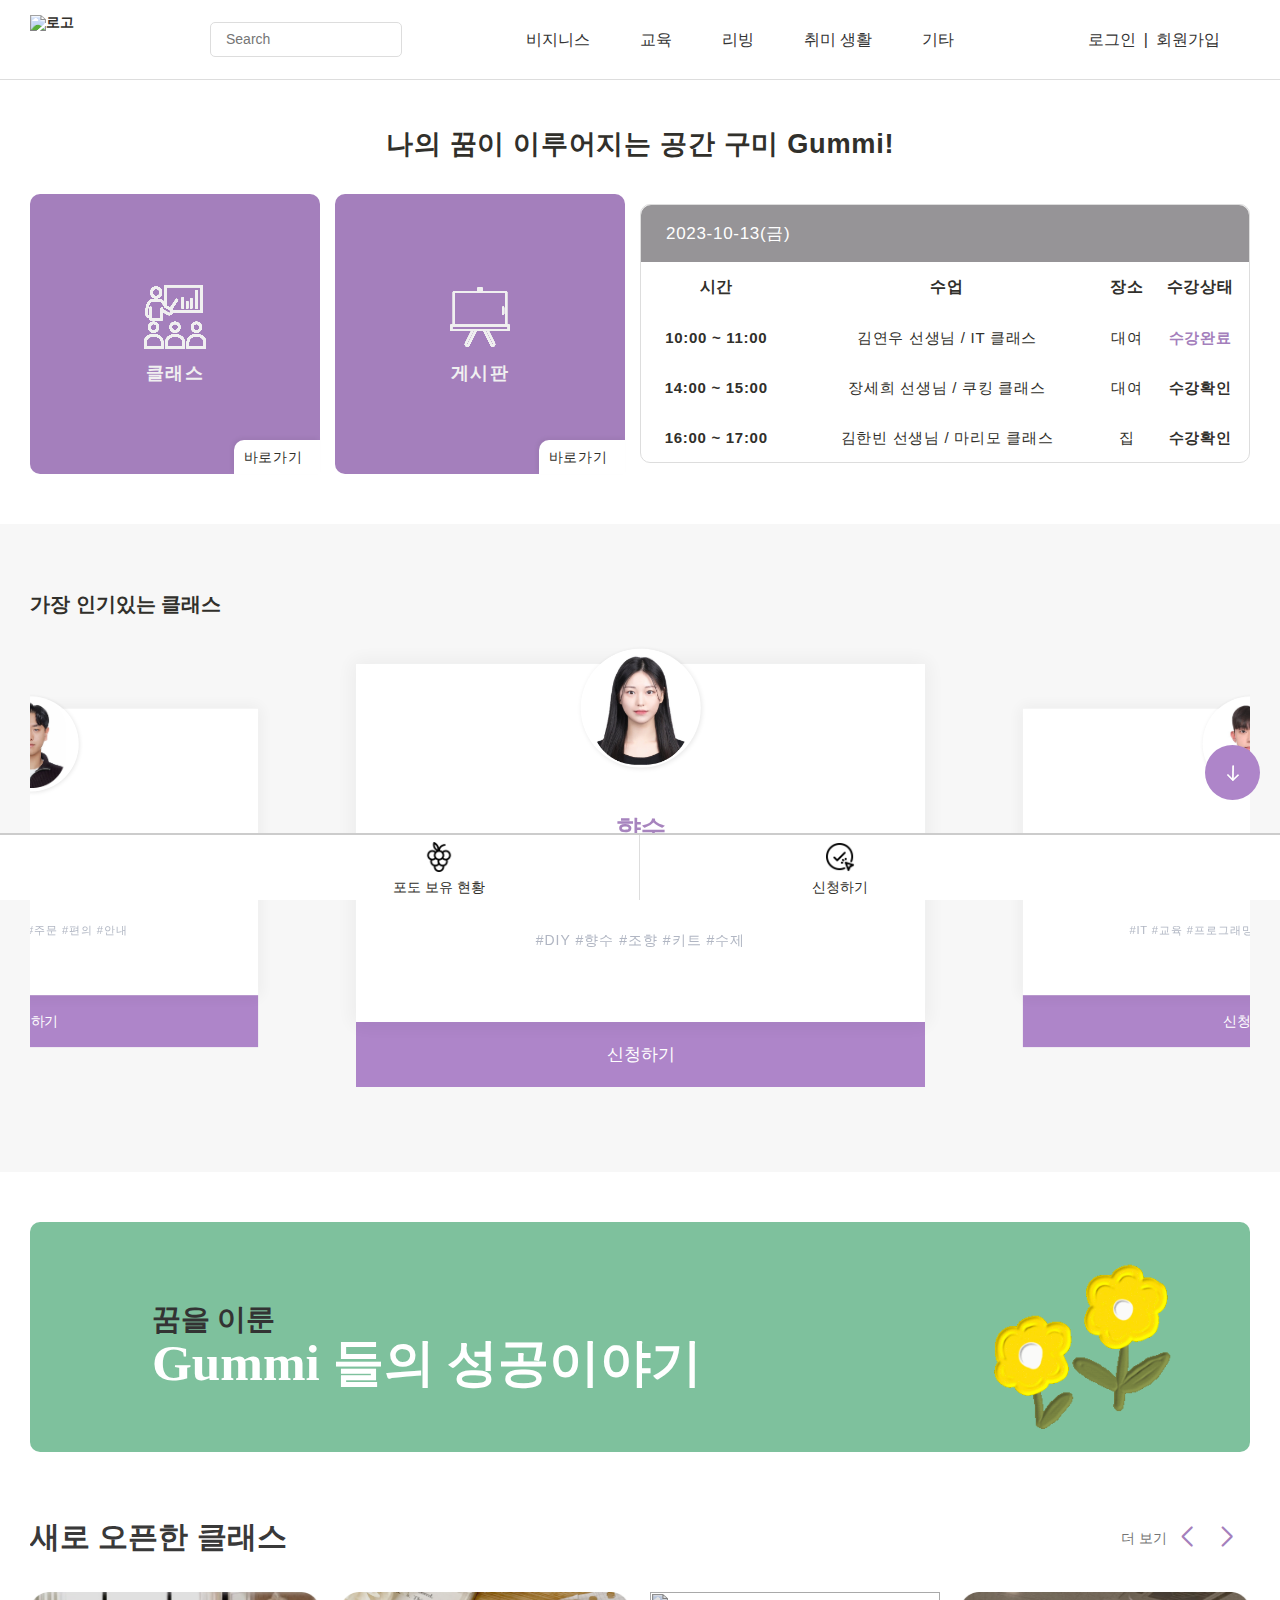
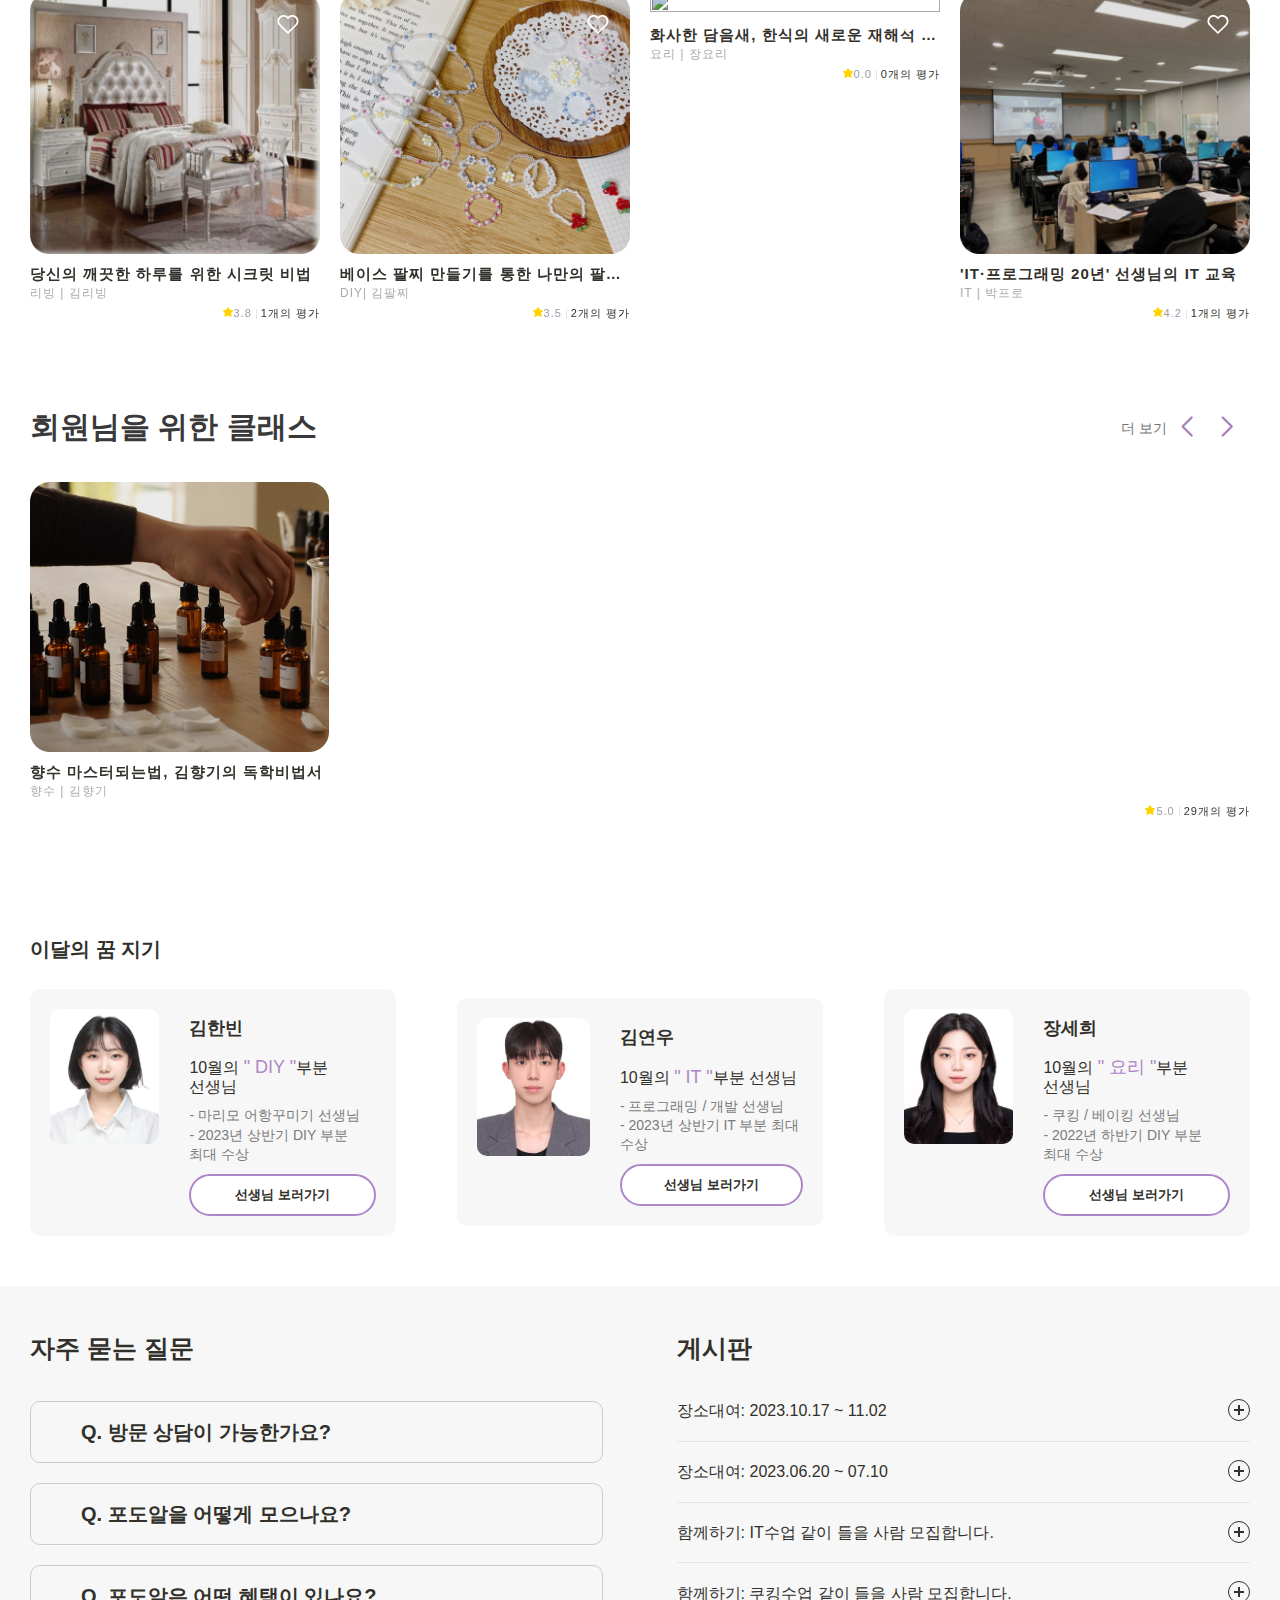
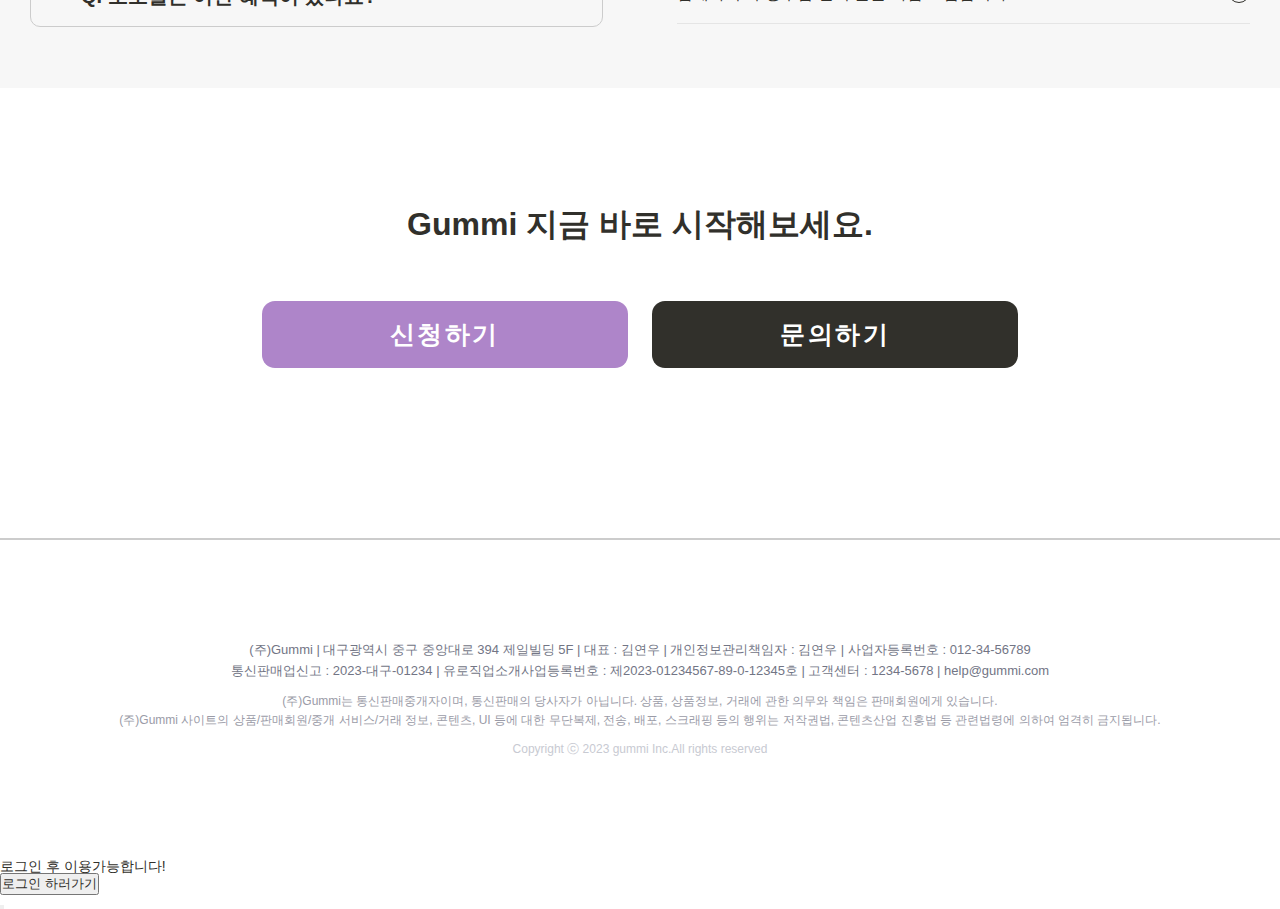
==== index.html @ 1097f381 "feat : 배너 gif로 수정" ====
<!DOCTYPE html>
<html lang="ko">
<head>
    <meta charset="UTF-8">
    <meta name="viewport" content="width=device-width, initial-scale=1.0">
    <!-- SEO적용 -->
    <meta name="mobile-web-app-capable" content="yes"/>
    <meta name="format-detection" content="telephone=no"/>
    <meta name="apple-mobile-web-app-capable" content="yes"/>
    <meta name="description" content="나의 꿈이 이루어지는 공간 구미 Gummi!"/>
    <meta name="keywords" content="재능기부, 기부, 무료학습, 무료, 취약계층, 포도알"/>
    <meta property="og:title" content="Gummi"/>
    <meta property="keyword" content="재능기부, 기부, 무료학습, 무료, 취약계층, 포도알"/>
    <meta property="og:url" content="https://gummi.com/"/>
    <meta property="og:image" content="https://gummi.com/img/url_image.jpg"/>
    <meta property="og:description" content="나의 꿈이 이루어지는 공간 구미 Gummi!"/>
    <meta name="twitter:card" content="summary"/>
    <meta name="twitter:title" content="Gummi"/>
    <meta name="twitter:url" content="https://gummi.com/"/>
    <meta name="twitter:image" content="https://gummi.com/img/logo.png"/>
    <meta name="twitter:description" content="나의 꿈이 이루어지는 공간 구미 Gummi!"/>
<!-- Google Tag Manager -->
<script>(function(w,d,s,l,i){w[l]=w[l]||[];w[l].push({'gtm.start':
    new Date().getTime(),event:'gtm.js'});var f=d.getElementsByTagName(s)[0],
    j=d.createElement(s),dl=l!='dataLayer'?'&l='+l:'';j.async=true;j.src=
    'https://www.googletagmanager.com/gtm.js?id='+i+dl;f.parentNode.insertBefore(j,f);
    })(window,document,'script','dataLayer','GTM-WTNFFC6M');</script>
    <!-- End Google Tag Manager -->
    <!-- 네이버 -->
    <meta name="naver-site-verification" content="ccff2fdf0d3d337e42f8905c4f5227d122330a30" />
    <link rel="canonical" href="https://gummi.vercel.app/">
    <meta name="naver-site-verification" content="49dbb149e09865e68eaacd9c26ceda046bd631c5" />
    <title>Gummi</title>
    <!-- 웹브라우저 호환성 -->
    <!--[if lt IE 9]>
    <script src="js/respond.min.js"></script>
    <script src="js/html5shiv.js"></script>
    [endif]-->
    <!-- <script src="js/prefixfree.min.js"></script> -->
    <!-- jQuery -->
    <script src="https://code.jquery.com/jquery-3.7.0.min.js"></script>
    <!-- fontawesome -->
    <script src="https://kit.fontawesome.com/e2b37e629b.js" crossorigin="anonymous"></script>
    
    <!-- aos -->
    <link rel="stylesheet" href="https://unpkg.com/aos@next/dist/aos.css" />
    <script src="https://unpkg.com/aos@next/dist/aos.js"></script>
    <!-- Swiper JS -->
    <script src="https://cdn.jsdelivr.net/npm/swiper@9/swiper-bundle.min.js"></script>
    <script src="https://cdn.jsdelivr.net/npm/swiper@10/swiper-element-bundle.min.js"></script>
    <!-- swiper -->
    <link rel="stylesheet" href="js/swiper/swiper.min.css"/>
    <script src="js/swiper/swiper.min.js"></script>
    <!-- bx slide -->
    <link rel="stylesheet" href="https://cdn.jsdelivr.net/bxslider/4.2.12/jquery.bxslider.css"/>    
    <script src="https://cdn.jsdelivr.net/bxslider/4.2.12/jquery.bxslider.min.js"></script>
    <!-- XEIcon -->
    <link rel="stylesheet" href="https://cdn.jsdelivr.net/npm/xeicon@2.3.3/xeicon.min.css">
    <!-- css -->
    <link rel="stylesheet" type="text/css" href="css/reset.css">
    <link rel="stylesheet" href="css/main.css">
    <link rel="stylesheet" href="css/header_main.css">
    <link rel="stylesheet" href="css/class2.css">
    <link rel="stylesheet" href="css/font.css">
    <link rel="stylesheet" href="css/base.css">
    <link rel="stylesheet" href="css/common.css">
    <link rel="stylesheet" href="css/podo.css">
    <link rel="stylesheet" href="css/fixedmenu.css">
    <link rel="stylesheet" href="css/podo.css"> 
    <!--js  -->
    <script src="js/header.js"></script>
    <script src="js/visual.js"></script>
    <script src="js/banner01.js"></script>
    <script src="js/category.js"></script>
    <script src="js/teacher.js"></script>
    <script src="js/recruit.js"></script>
    <script src="js/banner02.js"></script>
    <script src="js/popualclass.js"></script>
    <script src="js/footer.js"></script>
    <script src="js/fixedmenu.js"></script>
    <script src="js/class2.js"></script>
    <script src="js/podo2.js"></script>
    <!-- fivicon -->
    <link rel="icon" href="images/fcon.png">
</head>
<body>
<!-- Google Tag Manager (noscript) -->
<noscript><iframe src="https://www.googletagmanager.com/ns.html?id=GTM-WTNFFC6M"
    height="0" width="0" style="display:none;visibility:hidden"></iframe></noscript>
    <!-- End Google Tag Manager (noscript) -->
    <div class="wrap">
        <!-- header부분 -->
        <header class="header">
            <div class="inner">
                <h1 class="h_logo">
                    <a href="index.html"><img src="images/logo3_text.svg" alt="로고"></a>
                </h1>
                <nav class="h_nav">
                    <ul class="searchbar">
                        <li><input type="text" name="searchtext" id="searchtext" placeholder="Search"></li>
                        <li><a href="#"><i class="fa-solid fa-magnifying-glass"></i></a></li>
                    </ul>
                    <ul class="gnb">
                        <li><a href="#">비지니스</a>
                        <ul class="submenu">
                            <li><a href="#">번역</a></li>
                            <li><a href="#">통역</a></li>
                            <li><a href="#">마케팅</a></li>
                            <li><a href="#">창업 컨설팅</a></li>
                            <li><a href="#">재테크</a></li>
                        </ul>
                        </li>
                        <li><a href="#">교육</a>
                        <ul class="submenu">
                            <li><a href="#">초등교육</a></li>
                            <li><a href="#">중등교육</a></li>
                            <li><a href="#">고등교육</a></li>
                            <li><a href="#">IT</a></li>
                            <li><a href="#">디자인</a></li>
                        </ul>
                        </li>
                        <li><a href="#">리빙</a>
                        <ul class="submenu">
                            <li><a href="#">정리</a></li>
                            <li><a href="#">청소</a></li>
                            <li><a href="#">인테리어</a></li>
                            <li><a href="#">수리</a></li>
                        </ul>
                        </li>
                        <li><a href="#">취미 생활</a>
                        <ul class="submenu">
                            <li><a href="#">DIY</a></li>
                            <li><a href="#">요리</a></li>
                            <li><a href="#">뷰티</a></li>
                            <li><a href="#">마술</a></li>
                            <li><a href="#">악기</a></li>
                            <li><a href="#">드로잉</a></li>
                        </ul>
                        </li>
                        <li><a href="#">기타</a>
                        <ul class="submenu">
                            <li><a href="#">자동차</a></li>
                            <li><a href="#">편의시설</a></li>
                        </ul>
                        </li>
                    </ul>
                    <ul class="login">
                        <li><a href="login.html">로그인</a></li>
                        <li>&ensp;|&ensp;</li>
                        <li><a href="signup.html">회원가입</a></li>
                    </ul>
                </nav>
                <nav class="mb_nav">
                    <ul class="mb_h_nav">
                        <li><a href="#"><i class="fa-solid fa-magnifying-glass"></i></a></li>
                        <li><a href="#"><i class="fa-solid fa-bars"></i></a></li>
                    </ul>
                    <div class="mb_nav_gnb">
                        <div class="mb_nav_top">
                            <ul class="mb_login">
                                <li><i class="fa-regular fa-user"></i></li>
                                <li><a href="login.html">로그인&ensp;</a>|<a href="signup.html">&ensp;회원가입&ensp;<i class="fa-solid fa-chevron-right"></i></a></li>
                            </ul>
                            <a href="#"><i class="fa-solid fa-xmark"></i></a>
                        </div>
                        <ul class="mb_gnb">
                            <li>
                                <a href="#">
                                    비지니스
                                    <div class="more">
                                        <span class="plus"><i class="fa-solid fa-plus"></i></span>
                                        <span class="minus"><i class="fa-solid fa-minus"></i></span>
                                    </div>
                                </a>
                                <ul class="mb_submenu">
                                    <li><a href="#">번역</a></li>
                                    <li><a href="#">통역</a></li>
                                    <li><a href="#">마케팅</a></li>
                                    <li><a href="#">창업 컨설팅</a></li>
                                    <li><a href="#">재테크</a></li>
                                </ul>
                            </li>
                            <li>
                                <a href="#">
                                    교육
                                    <div class="more">
                                        <span class="plus"><i class="fa-solid fa-plus"></i></span>
                                        <span class="minus"><i class="fa-solid fa-minus"></i></span>
                                    </div>
                                </a>
                            <ul class="mb_submenu">
                                <li><a href="#">초등교육</a></li>
                                <li><a href="#">중등교육</a></li>
                                <li><a href="#">고등교육</a></li>
                                <li><a href="#">IT</a></li>
                                <li><a href="#">디자인</a></li>
                            </ul>
                            </li>
                            <li>
                                <a href="#">
                                    리빙
                                    <div class="more">
                                        <span class="plus"><i class="fa-solid fa-plus"></i></span>
                                        <span class="minus"><i class="fa-solid fa-minus"></i></span>
                                    </div>
                                </a>
                            <ul class="mb_submenu">
                                <li><a href="#">정리</a></li>
                                <li><a href="#">청소</a></li>
                                <li><a href="#">인테리어</a></li>
                                <li><a href="#">수리</a></li>
                            </ul>
                            </li>
                            <li>
                                <a href="#">
                                    취미 생활
                                    <div class="more">
                                        <span class="plus"><i class="fa-solid fa-plus"></i></span>
                                        <span class="minus"><i class="fa-solid fa-minus"></i></span>
                                    </div>
                                </a>
                            <ul class="mb_submenu">
                                <li><a href="#">DIY</a></li>
                                <li><a href="#">요리</a></li>
                                <li><a href="#">뷰티</a></li>
                                <li><a href="#">마술</a></li>
                                <li><a href="#">악기</a></li>
                                <li><a href="#">드로잉</a></li>
                            </ul>
                            </li>
                            <li>
                                <a href="#">
                                    기타
                                    <div class="more">
                                        <span class="plus"><i class="fa-solid fa-plus"></i></span>
                                        <span class="minus"><i class="fa-solid fa-minus"></i></span>
                                    </div>
                                </a>
                            <ul class="mb_submenu">
                                <li><a href="#">자동차</a></li>
                                <li><a href="#">편의시설</a></li>
                            </ul>
                            </li>
                        </ul>
                    </div>
                </nav>
            </div>
        </header>
        <div class="mb_searchbar">
            <div class="inner">
                <ul class="mb_search">
                    <li>
                        <ul class="mb_searchbar_search">
                            <li><a href="#"><i class="fa-solid fa-magnifying-glass"></i></a></li>
                            <li><input type="text" name="searchtext" id="searchtext" placeholder="Search"></li>
                        </ul>
                    </li>
                    <li>
                        <a href="#"><i class="fa-solid fa-xmark"></i></a>
                    </li>
                </ul>
                <ul class="mb_recommend">
                    <li>인기검색어</li>
                    <li>
                        <ul class="mb_recommend_text">
                            <li><a href="#">키오스크</a></li>
                            <li><a href="#">디저트</a></li>
                            <li><a href="#">식물</a></li>
                            <li><a href="#">케이크</a></li>
                            <li><a href="#">그래픽</a></li>
                            <li><a href="#">코딩</a></li>
                            <li><a href="#">언리얼</a></li>
                            <li><a href="#">캐릭터</a></li>
                            <li><a href="#">일러스트</a></li>
                            <li><a href="#">클래스</a></li>
                            <li><a href="#">포도알</a></li>
                            <li><a href="#">C4D</a></li>
                            <li><a href="#">번역</a></li>
                            <li><a href="#">DIY</a></li>
                            <li><a href="#">재테크</a></li>
                            <li><a href="#">청소</a></li>
                        </ul>
                    </li>
                </ul>
            </div>
        </div>
        <!-- 메인 -->
        <div class="main">
            <!-- 비주얼부분 -->
            <section class="visual">
                <div class="inner">
                    <h2 class="visual_title">나의 꿈이 이루어지는 공간 구미 Gummi!</h2>
                    <div class="visual_content_box">
                        <div class="visual_left_content">
                            <a class="visual_class" href="subscription.html">
                                <div class="visual_class_content">
                                    <img src="images/visual_class.png" alt="클래스 바로가기">
                                    <span>클래스</span>
                                </div>
                                <div class="link">바로가기&ensp;<i class="fa-solid fa-arrow-right"></i></div>
                            </a>
                            <a class="visual_board" href="notice.html">
                                <div class="visual_board_content">
                                    <img src="images/visual_board.png" alt="게시판 바로가기">
                                    <span>게시판</span>
                                </div>
                                <div class="link">바로가기&ensp;<i class="fa-solid fa-arrow-right"></i></div>
                            </a>
                        </div>
                        <div class="visual_right_content">
                            <div class="visual_timetable">
                                <div class="visual_timetable_date">
                                    2023-10-13(금)
                                </div>
                                <table class="visual_timetable_table">
                                    <tr>
                                        <th>시간</td>
                                        <th>수업</th>
                                        <th>장소</th>
                                        <th>수강상태</th>
                                    </tr>
                                    <tr>
                                        <td class="visual_timetable_class_date">10:00 ~ 11:00</td>
                                        <td>김연우 선생님 / <br>IT 클래스</td>
                                        <td>대여</td>
                                        <td class="visual_timetable_class visual_timetable_class_success">수강완료</td>
                                    </tr>
                                    <tr>
                                        <td class="visual_timetable_class_date">14:00 ~ 15:00</td>
                                        <td>장세희 선생님 / <br>쿠킹 클래스</td>
                                        <td>대여</td>
                                        <td class="visual_timetable_class">수강확인</td>
                                    </tr>
                                    <tr>
                                        <td class="visual_timetable_class_date">16:00 ~ 17:00</td>
                                        <td>김한빈 선생님 / <br>마리모 클래스</td>
                                        <td>집</td>
                                        <td class="visual_timetable_class">수강확인</td>
                                    </tr>
                                </table>
                            </div>
                        </div>
                    </div>
                </div>
            </section>
            <!-- 카테고리 -->
            <!-- <section class="category">
                <div class="inner">
                    <div class="cate_wrap">
                        <div id="cate_list1">
                            <div class="cate_iist">
                                <img src="images/busi.png" alt="business">
                                <span>비즈니스</span>
                            </div>
                            <div class="cate_iist">
                                <img src="images/hobby.png" alt="hobby">
                                <span>취미생활</span>
                            </div>
                            <div class="cate_iist">
                                <img src="images/house.png" alt="living">
                                <span>리빙</span>
                            </div>
                            <div class="cate_iist">
                                <img src="images/Frame (2).png" alt="study">
                                <span>교육</span>
                            </div>
                            <div class="cate_iist">
                                <img src="images/etc.png" alt="etc">
                                <span>기타</span>
                            </div>
                        </div>
                        <div id="cate_list2">
                            <div class="cate_iist">
                                <img src="images/it.png" alt="it">
                                <span>IT</span>
                            </div>
                            <div class="cate_iist">
                                <img src="images/car.png" alt="car">
                                <span>자동차</span>
                            </div>
                            <div class="cate_iist">
                                <img src="images/clean.png" alt="cleaning">
                                <span>청소</span>
                            </div>
                            <div class="cate_iist">
                                <img src="images/art.png" alt="art">
                                <span>미술</span>
                            </div>
                            <div class="cate_iist">
                                <img src="images/trans.png" alt="trans">
                                <span>번역</span>
                            </div>
                        </div>
                    </div>
                    </div>
                </section> -->
                <!-- 가장인기있는 클래스 -->
                <section class="popualclass">
                    <div class="inner">
                        <div class="swiper-container">
                            <h2>가장 인기있는 클래스</h2>
                            <div class="swiper-wrapper">
                                <div class="swiper-slide slide1">
                                    <div class="popualclass-contents contents1">
                                        <div class="diy2">
                                            <img
                                                src="images/popularclassteacher.png"
                                                alt=""
                                                id="diy2img1"
                                            />
                                            <div class="diy2-h3">
                                                    <div class="diy2-star">
                                                <i class="fa-solid fa-star" style="color: #ffd400"></i>
                        <i class="fa-solid fa-star" style="color: #ffd400"></i>
                        <i class="fa-solid fa-star" style="color: #ffd400"></i>
                        <i class="fa-solid fa-star" style="color: #ffd400"></i>
                        <i class="fa-solid fa-star" style="color: #ffd400"></i>
                                            </div>   
                                            <h3> 
                                                    <span >향수</span
                                                    ><br/>나에게 어울리는
                                                    향수를 찾는 여정 <br />
                                                    나만의 향수를 찾는 그
                                                    날까지, 함께 하겠습니다.
                                                </h3>
                                             <p>
                                                #DIY #향수 #조향 #키트 #수제
                                            </p>
                                        </div>
                                            
                                        </div>
                                        <a href="subscription.html">
                                            <button id="bt1">신청하기</button>
                                        </a>
                                        <div class="tooltip">
                                            <span class="tooltiptext"
                                                >향유정 선생님</span
                                            >
                                        </div>
                                    </div>
                                </div>
    
                                <div class="swiper-slide slide2">
                                    <div class="popualclass-contents contents2">
                                        <div class="diy2">
                                            <img
                                                src="images/popularclassteacher2.png"
                                                alt=""
                                                id="diy2img1"
                                            />
                                            <div class="diy2-h3">
                                                <div class="diy2-star">
                                                    <i class="fa-solid fa-star" style="color: #ffd400"></i>
                            <i class="fa-solid fa-star" style="color: #ffd400"></i>
                            <i class="fa-solid fa-star" style="color: #ffd400"></i>
                            <i class="fa-solid fa-star" style="color: #ffd400"></i>
                            <i class="fa-solid fa-star" style="color: #ffd400"></i>
                                                </div> 
                                                <h3>
                                                    <span>IT</span><br />서툴고
                                                    모르시는 것이 당연해요.
                                                    <br />친절하게
                                                    안내해드릴게요!
                                                </h3> 
                                                <p>
                                                #IT #교육 #프로그래밍
                                                #데이터분석 #자격증
                                            </p>
                                            </div>
                                           
                                        </div>
                                        <a href="subscription.html">
                                            <button id="bt1">신청하기</button>
                                        </a>
                                        <div class="tooltip">
                                            <span class="tooltiptext"
                                                >김연우 선생님</span
                                            >
                                        </div>
                                    </div>
                                </div>
                                <div class="swiper-slide slide3">
                                    <div class="popualclass-contents contents3">
                                        <div class="diy2">
                                            <img
                                                src="images/popularclassteacher4.png"
                                                alt=""
                                                id="diy2img1"
                                            />
                                            <div class="diy2-h3">
                                                <div class="diy2-star">
                                                    <i class="fa-solid fa-star" style="color: #ffd400"></i>
                            <i class="fa-solid fa-star" style="color: #ffd400"></i>
                            <i class="fa-solid fa-star" style="color: #ffd400"></i>
                            <i class="fa-solid fa-star" style="color: #ffd400"></i>
                            <i class="fa-solid fa-star" style="color: #dadad9"></i>
                                                </div> 
                                                <h3>
                                                    <span>쿠킹</span
                                                    ><br />아마추어도 잘 할 수
                                                    있습니다. <br />
                                                    기술과 노하우로 여러분의
                                                    실력을 빛나게 해드릴게요!
                                                </h3>
                                            <p>#쿠킹 #요리 #음식 #키트 #빵</p>
                                        </div>
                                            
                                        </div>
                                        <a href="subscription.html">
                                            <button id="bt1">신청하기</button>
                                        </a>
                                        <div class="tooltip">
                                            <span class="tooltiptext"
                                                >장세희 선생님</span
                                            >
                                            
                                        </div>
                                    </div>
                                </div>
                                <div class="swiper-slide slide4">
                                    <div class="popualclass-contents contents4">
                                        <div class="diy2">
                                            <img
                                                src="images/popularclassteacher3.png"
                                                alt=""
                                                id="diy2img1"
                                            />
                                            <div class="diy2-h3">
                                                <div class="diy2-star">
                                            <i class="fa-solid fa-star" style="color: #ffd400"></i>
                    <i class="fa-solid fa-star" style="color: #ffd400"></i>
                    <i class="fa-solid fa-star" style="color: #ffd400"></i>
                    <i class="fa-solid fa-star" style="color: #ffd400"></i>
                    <i class="fa-solid fa-star" style="color: #ffd400"></i>
                                        </div>   
                                        <h3> 
                                                <span >향수</span
                                                ><br/>나에게 어울리는
                                                향수를 찾는 여정 <br />
                                                나만의 향수를 찾는 그
                                                날까지, 함께 하겠습니다.
                                            </h3>
                                            <p>
                                            #DIY #향수 #조향 #키트 #수제
                                        </p>
                                    </div>
                                        
                                    </div>
                                    <a href="subscription.html">
                                        <button id="bt1">신청하기</button>
                                    </a>
                                    <div class="tooltip">
                                        <span class="tooltiptext"
                                            >향유정 선생님</span
                                        >
                                    </div>
                                </div>
                            </div>
    
                            <div class="swiper-slide slide2">
                                <div class="popualclass-contents contents2">
                                    <div class="diy2">
                                        <img
                                            src="images/popularclassteacher2.png"
                                            alt=""
                                            id="diy2img1"
                                        />
                                        <div class="diy2-h3">
                                            <div class="diy2-star">
                                                <i class="fa-solid fa-star" style="color: #ffd400"></i>
                        <i class="fa-solid fa-star" style="color: #ffd400"></i>
                        <i class="fa-solid fa-star" style="color: #ffd400"></i>
                        <i class="fa-solid fa-star" style="color: #ffd400"></i>
                        <i class="fa-solid fa-star" style="color: #ffd400"></i>
                                            </div> 
                                            <h3>
                                                <span>IT</span><br />서툴고
                                                모르시는 것이 당연해요.
                                                <br />친절하게
                                                안내해드릴게요!
                                            </h3> 
                                            <p>
                                            #IT #교육 #프로그래밍
                                            #데이터분석 #자격증
                                        </p>
                                        </div>
                                        
                                    </div>
                                    <a href="subscription.html">
                                        <button id="bt1">신청하기</button>
                                    </a>
                                    <div class="tooltip">
                                        <span class="tooltiptext"
                                            >김연우 선생님</span
                                        >
                                    </div>
                                </div>
                            </div>
                            <div class="swiper-slide slide3">
                                <div class="popualclass-contents contents3">
                                    <div class="diy2">
                                        <img
                                            src="images/popularclassteacher4.png"
                                            alt=""
                                            id="diy2img1"
                                        />
                                        <div class="diy2-h3">
                                            <div class="diy2-star">
                                                <i class="fa-solid fa-star" style="color: #ffd400"></i>
                        <i class="fa-solid fa-star" style="color: #ffd400"></i>
                        <i class="fa-solid fa-star" style="color: #ffd400"></i>
                        <i class="fa-solid fa-star" style="color: #ffd400"></i>
                        <i class="fa-solid fa-star" style="color: #dadad9"></i>
                                            </div> 
                                            <h3>
                                                <span>쿠킹</span
                                                ><br />아마추어도 잘 할 수
                                                있습니다. <br />
                                                기술과 노하우로 여러분의
                                                실력을 빛나게 해드릴게요!
                                            </h3>
                                        <p>#쿠킹 #요리 #음식 #키트 #빵</p>
                                    </div>
                                        
                                    </div>
                                    <a href="subscription.html">
                                        <button id="bt1">신청하기</button>
                                    </a>
                                    <div class="tooltip">
                                        <span class="tooltiptext"
                                            >장세희 선생님</span
                                        >
                                        
                                    </div>
                                </div>
                            </div>
                            <div class="swiper-slide slide4">
                                <div class="popualclass-contents contents4">
                                    <div class="diy2">
                                        <img
                                            src="images/popularclassteacher3.png"
                                            alt=""
                                            id="diy2img1"
                                        />
                                        <div class="diy2-h3">
                                            <div class="diy2-star">
                                                <i class="fa-solid fa-star" style="color: #ffd400"></i>
                        <i class="fa-solid fa-star" style="color: #ffd400"></i>
                        <i class="fa-solid fa-star" style="color: #ffd400"></i>
                        <i class="fa-solid fa-star" style="color: #ffd400"></i>
                        <i class="fa-solid fa-star" style="color: #ffd400"></i>
                                            </div> 
                                            <h3>
                                                <span>DIY</span
                                                ><br />마리모에 대해 궁금한
                                                것이 많으신가요~? <br />
                                                귀엽고 흥미로운 애완식물
                                                마리모 함께 만들어봐요!
                                            </h3>
                                        <p>
                                            #DIY #마리모 #어항 #키트 #꾸미기
                                        </p>
                                    </div>
                                        
                                    </div>
                                    <a href="subscription.html">
                                        <button id="bt1">신청하기</button>
                                    </a>
                                    <div class="tooltip">
                                        <span class="tooltiptext"
                                            >김한빈 선생님</span
                                        >
                                    </div>
                                </div>
                            </div>
                            <div class="swiper-slide slide5">
                                <div class="popualclass-contents contents5">
                                    <div class="diy2">
                                        <img
                                            src="images/popularclassteacher5.png"
                                            alt=""
                                            id="diy2img1"
                                        />
                                        <div class="diy2-h3">
                                            <div class="diy2-star">
                                                <i class="fa-solid fa-star" style="color: #ffd400"></i>
                        <i class="fa-solid fa-star" style="color: #ffd400"></i>
                        <i class="fa-solid fa-star" style="color: #ffd400"></i>
                        <i class="fa-solid fa-star" style="color: #ffd400"></i>
                        <i class="fa-solid fa-star" style="color: #dadad9"></i>
                                            </div> 
                                            <h3>
                                                <span class="diy-h22">키오스크</span
                                                ><br />친절하게
                                                설명해드리겠습니다. <br />
                                                하나하나 차근차근 배워봐요!
                                            </h3>
                                            <p>
                                            #키오스크 #무인 #주문 #편의
                                            #안내
                                        </p>
                                    </div>
                                        
                                    </div>
                                    <a href="subscription.html">
                                        <button id="bt1">신청하기</button>
                                    </a>
                                    <div class="tooltip">
                                        <span class="tooltiptext"
                                            >김이박 선생님</span
                                        >
                                    </div>
                                </div>
                            </div>
                        </div>
                    </div>
                    <!-- If we need navigation buttons -->
                    <div class="swiper-button-prev"></div>
                    <div class="swiper-button-next"></div>
                </div>
            </section>
                <!-- 배너01 -->
                <section class="banner01">
                    <div class="inner">
                        <div class="banner_wrap">
                            <a href="success.html">
                                <div class="banner_txt">
                                <p><span>꿈을 이룬</span><br> Gummi&nbsp;들의 성공이야기</p><i class="fa-solid fa-arrow-right"></i>
                                </div>
                                <div class="banner_img">
                                    <img src="images/flower-8210_256.gif" alt="flower">
                                <!-- <img src="images/banner022222.svg" alt="banner01"> -->
                                </div> 
                            </a>
                        </div>
                    </div>
                </section>     
            <!-- 새로 오픈한 클래스 -->
            <section class="class">
              <div class="inner">
                  <div class="myclass myclass1">
                      <div class="classtop">
                        <div class="classtopbtn">
                          <h2>새로 오픈한 클래스</h2>
                          <span class="classopen">더 보기</span>
                          <div class="classbutton swiper-button-next"></div>
                          <div class="classbutton swiper-button-prev"></div>
                      </div>
                    </div>
                      <div class="myclass2podo">
                          <div class="swiper visualswiper3">
                              <div class="swiper-wrapper">
                                  <div class="swiper-slide">
                                     
                                      <div class="myclass2-1"> 
                                       
                                          <img src="images/living2.png" alt="">
                                          <div class="myclassheart">
                                            <svg viewBox="0 0 24 24" data-testid="heart-thin" class="myclassheart"><path d="M20.75 4.8C19.55 3.6 18 3 16.45 3c-1.55 0-3.1.6-4.3 1.8-.05.05-.1.15-.15.2a.69.69 0 0 1-.15-.2C10.65 3.6 9.1 3 7.55 3c-1.55 0-3.1.6-4.3 1.8-2.35 2.4-2.35 6.35 0 8.75 2.35 2.4 8.55 8.35 8.55 8.35.05.1.15.1.2.1.05 0 .15 0 .15-.05 0 0 6.2-5.95 8.55-8.35 2.35-2.4 2.4-6.35.05-8.8ZM12 7.35c.35 0 .45-.4.75-.8 1.6-1.85 4.25-2.4 6.25-.9 1.3 1 1.95 2.75 1.65 4.35-.3 1.7-1.75 2.9-3 4.2-.65.65-5.65 5.4-5.65 5.4s-5-4.75-5.65-5.4c-1.25-1.25-2.7-2.5-3-4.2-.3-1.6.35-3.4 1.65-4.35 2-1.5 4.65-1 6.2.9.35.4.45.8.8.8Z" class="css-17f4zqp">
                                            </path></svg></button>
                                           
                                          </div>
                                          <div class="myclass2-2">
                                              <h3>
                                              당신의 깨끗한 하루를 위한 시크릿 비법
                                              </h3>
                                              <h4>리빙 | 김리빙</h4>
                                              <div class="myclassstarlegend"><span role="img" rotate="0" class="easqaw70 css-wlmn2t e1yku2jn1"><svg aria-hidden="true" fill=" rgb(255, 212, 0)" focusable="false" height="12" preserveAspectRatio="xMidYMid meet" viewBox="0 0 24 24" width="12" class="css-7kp13n e1yku2jn0"><path d="M2.10519 10.0221C1.61624 9.42298 1.96322 8.51936 2.72749 8.40149L8.15 7.56516L11.1557 2.83004C11.5485 2.21126 12.4515 2.21126 12.8443 2.83003L15.85 7.56516L21.2725 8.40149C22.0368 8.51936 22.3838 9.42298 21.8948 10.0221L18.05 14.7331L19.2957 20.5611C19.4654 21.3548 18.6688 22.0093 17.9231 21.6889L12 19.1441L6.07692 21.6889C5.33123 22.0093 4.53461 21.3548 4.70426 20.5611L5.95 14.7331L2.10519 10.0221Z"></path></svg></span>3.8 <span class="myclassstar"></span><div> 1개의 평가
                                                
                                              </div>
                                            </div>
                                          </div>
                                      </div>
                                      
                                  </div>
                                  <div class="swiper-slide">
                                      <div class="myclass2-1">
                                          <img src="images/bis.png" alt="">
                                          <div class="myclassheart">
                                            <svg viewBox="0 0 24 24" data-testid="heart-thin" class="myclassheart"><path d="M20.75 4.8C19.55 3.6 18 3 16.45 3c-1.55 0-3.1.6-4.3 1.8-.05.05-.1.15-.15.2a.69.69 0 0 1-.15-.2C10.65 3.6 9.1 3 7.55 3c-1.55 0-3.1.6-4.3 1.8-2.35 2.4-2.35 6.35 0 8.75 2.35 2.4 8.55 8.35 8.55 8.35.05.1.15.1.2.1.05 0 .15 0 .15-.05 0 0 6.2-5.95 8.55-8.35 2.35-2.4 2.4-6.35.05-8.8ZM12 7.35c.35 0 .45-.4.75-.8 1.6-1.85 4.25-2.4 6.25-.9 1.3 1 1.95 2.75 1.65 4.35-.3 1.7-1.75 2.9-3 4.2-.65.65-5.65 5.4-5.65 5.4s-5-4.75-5.65-5.4c-1.25-1.25-2.7-2.5-3-4.2-.3-1.6.35-3.4 1.65-4.35 2-1.5 4.65-1 6.2.9.35.4.45.8.8.8Z" class="css-17f4zqp">
                                            </path></svg></button>
                                          </div>
                                          <div class="myclass2-2">
                                              <h3>
                                                  베이스 팔찌 만들기를 통한 나만의 팔찌만들기!
                                              </h3>
                                              <h4>DIY| 김팔찌</h4>
                                              <div class="myclassstarlegend"><span role="img" rotate="0" class="easqaw70 css-wlmn2t e1yku2jn1"><svg aria-hidden="true" fill=" rgb(255, 212, 0)" focusable="false" height="12" preserveAspectRatio="xMidYMid meet" viewBox="0 0 24 24" width="12" class="css-7kp13n e1yku2jn0"><path d="M2.10519 10.0221C1.61624 9.42298 1.96322 8.51936 2.72749 8.40149L8.15 7.56516L11.1557 2.83004C11.5485 2.21126 12.4515 2.21126 12.8443 2.83003L15.85 7.56516L21.2725 8.40149C22.0368 8.51936 22.3838 9.42298 21.8948 10.0221L18.05 14.7331L19.2957 20.5611C19.4654 21.3548 18.6688 22.0093 17.9231 21.6889L12 19.1441L6.07692 21.6889C5.33123 22.0093 4.53461 21.3548 4.70426 20.5611L5.95 14.7331L2.10519 10.0221Z"></path></svg></span>3.5<span class="myclassstar"></span><div> 2개의 평가
                                                
                                              </div>
                                            </div>
                                          </div>
                                      </div>
                                  </div>
                                  <div class="swiper-slide">    
                                      <div class="myclass2-1">
                                          <img src="images/yoyoyoyo.png" alt="">
                                          <div class="myclassheart">
                                            <svg viewBox="0 0 24 24" data-testid="heart-thin" class="myclassheart"><path d="M20.75 4.8C19.55 3.6 18 3 16.45 3c-1.55 0-3.1.6-4.3 1.8-.05.05-.1.15-.15.2a.69.69 0 0 1-.15-.2C10.65 3.6 9.1 3 7.55 3c-1.55 0-3.1.6-4.3 1.8-2.35 2.4-2.35 6.35 0 8.75 2.35 2.4 8.55 8.35 8.55 8.35.05.1.15.1.2.1.05 0 .15 0 .15-.05 0 0 6.2-5.95 8.55-8.35 2.35-2.4 2.4-6.35.05-8.8ZM12 7.35c.35 0 .45-.4.75-.8 1.6-1.85 4.25-2.4 6.25-.9 1.3 1 1.95 2.75 1.65 4.35-.3 1.7-1.75 2.9-3 4.2-.65.65-5.65 5.4-5.65 5.4s-5-4.75-5.65-5.4c-1.25-1.25-2.7-2.5-3-4.2-.3-1.6.35-3.4 1.65-4.35 2-1.5 4.65-1 6.2.9.35.4.45.8.8.8Z" class="css-17f4zqp">
                                            </path></svg></button>
                                          </div>
                                          <div class="myclass2-2">
                                              <h3>
                                                  화사한 담음새, 한식의 새로운 재해석 - 초급편
                                              </h3>
                                              <h4>요리 | 장요리</h4>
                                              <div class="myclassstarlegend"><span role="img" rotate="0" class="easqaw70 css-wlmn2t e1yku2jn1"><svg aria-hidden="true" fill=" rgb(255, 212, 0)" focusable="false" height="12" preserveAspectRatio="xMidYMid meet" viewBox="0 0 24 24" width="12" class="css-7kp13n e1yku2jn0"><path d="M2.10519 10.0221C1.61624 9.42298 1.96322 8.51936 2.72749 8.40149L8.15 7.56516L11.1557 2.83004C11.5485 2.21126 12.4515 2.21126 12.8443 2.83003L15.85 7.56516L21.2725 8.40149C22.0368 8.51936 22.3838 9.42298 21.8948 10.0221L18.05 14.7331L19.2957 20.5611C19.4654 21.3548 18.6688 22.0093 17.9231 21.6889L12 19.1441L6.07692 21.6889C5.33123 22.0093 4.53461 21.3548 4.70426 20.5611L5.95 14.7331L2.10519 10.0221Z"></path></svg></span>0.0 <span class="myclassstar"></span><div> 0개의 평가
                                                
                                              </div>
                                            </div>
                                          </div>
                                      </div>
                                  </div>
                                  <div class="swiper-slide">   
                                      <div class="myclass2-1">
                                          <img src="images/itit.png" alt="">
                                          <div class="myclassheart">
                                            <svg viewBox="0 0 24 24" data-testid="heart-thin" class="myclassheart"><path d="M20.75 4.8C19.55 3.6 18 3 16.45 3c-1.55 0-3.1.6-4.3 1.8-.05.05-.1.15-.15.2a.69.69 0 0 1-.15-.2C10.65 3.6 9.1 3 7.55 3c-1.55 0-3.1.6-4.3 1.8-2.35 2.4-2.35 6.35 0 8.75 2.35 2.4 8.55 8.35 8.55 8.35.05.1.15.1.2.1.05 0 .15 0 .15-.05 0 0 6.2-5.95 8.55-8.35 2.35-2.4 2.4-6.35.05-8.8ZM12 7.35c.35 0 .45-.4.75-.8 1.6-1.85 4.25-2.4 6.25-.9 1.3 1 1.95 2.75 1.65 4.35-.3 1.7-1.75 2.9-3 4.2-.65.65-5.65 5.4-5.65 5.4s-5-4.75-5.65-5.4c-1.25-1.25-2.7-2.5-3-4.2-.3-1.6.35-3.4 1.65-4.35 2-1.5 4.65-1 6.2.9.35.4.45.8.8.8Z" class="css-17f4zqp">
                                            </path></svg></button>
                                          </div>
                                          <div class="myclass2-2">
                                              <h3>
                                                  'IT·프로그래밍 20년' 선생님의 IT 교육
                                              </h3>
                                              <h4>IT | 박프로</h4>
                                              <div class="myclassstarlegend"><span role="img" rotate="0" class="easqaw70 css-wlmn2t e1yku2jn1"><svg aria-hidden="true" fill=" rgb(255, 212, 0)" focusable="false" height="12" preserveAspectRatio="xMidYMid meet" viewBox="0 0 24 24" width="12" class="css-7kp13n e1yku2jn0"><path d="M2.10519 10.0221C1.61624 9.42298 1.96322 8.51936 2.72749 8.40149L8.15 7.56516L11.1557 2.83004C11.5485 2.21126 12.4515 2.21126 12.8443 2.83003L15.85 7.56516L21.2725 8.40149C22.0368 8.51936 22.3838 9.42298 21.8948 10.0221L18.05 14.7331L19.2957 20.5611C19.4654 21.3548 18.6688 22.0093 17.9231 21.6889L12 19.1441L6.07692 21.6889C5.33123 22.0093 4.53461 21.3548 4.70426 20.5611L5.95 14.7331L2.10519 10.0221Z"></path></svg></span>4.2 <span class="myclassstar"></span><div> 1개의 평가
                                                
                                              </div>
                                            </div>
                                          </div>
                                      </div>
                                  </div>
                                  <div class="swiper-slide">   
                                      <div class="myclass2-1">
                                          <img src="images/yori4 1.png" alt="">
                                          <div class="myclassheart">
                                            <svg viewBox="0 0 24 24" data-testid="heart-thin" class="myclassheart"><path d="M20.75 4.8C19.55 3.6 18 3 16.45 3c-1.55 0-3.1.6-4.3 1.8-.05.05-.1.15-.15.2a.69.69 0 0 1-.15-.2C10.65 3.6 9.1 3 7.55 3c-1.55 0-3.1.6-4.3 1.8-2.35 2.4-2.35 6.35 0 8.75 2.35 2.4 8.55 8.35 8.55 8.35.05.1.15.1.2.1.05 0 .15 0 .15-.05 0 0 6.2-5.95 8.55-8.35 2.35-2.4 2.4-6.35.05-8.8ZM12 7.35c.35 0 .45-.4.75-.8 1.6-1.85 4.25-2.4 6.25-.9 1.3 1 1.95 2.75 1.65 4.35-.3 1.7-1.75 2.9-3 4.2-.65.65-5.65 5.4-5.65 5.4s-5-4.75-5.65-5.4c-1.25-1.25-2.7-2.5-3-4.2-.3-1.6.35-3.4 1.65-4.35 2-1.5 4.65-1 6.2.9.35.4.45.8.8.8Z" class="css-17f4zqp">
                                            </path></svg></button>
                                          </div>
                                          <div class="myclass2-2">
                                              <h3>
                                                  입안 가득 계절을 음미하는 법, 상암동 삼층집의 봄과 여름의 맛
                                              </h3>
                                              <h4> 요리 | 상요리</h4>
                                              <div class="myclassstarlegend"><span role="img" rotate="0" class="easqaw70 css-wlmn2t e1yku2jn1"><svg aria-hidden="true" fill=" rgb(255, 212, 0)" focusable="false" height="12" preserveAspectRatio="xMidYMid meet" viewBox="0 0 24 24" width="12" class="css-7kp13n e1yku2jn0"><path d="M2.10519 10.0221C1.61624 9.42298 1.96322 8.51936 2.72749 8.40149L8.15 7.56516L11.1557 2.83004C11.5485 2.21126 12.4515 2.21126 12.8443 2.83003L15.85 7.56516L21.2725 8.40149C22.0368 8.51936 22.3838 9.42298 21.8948 10.0221L18.05 14.7331L19.2957 20.5611C19.4654 21.3548 18.6688 22.0093 17.9231 21.6889L12 19.1441L6.07692 21.6889C5.33123 22.0093 4.53461 21.3548 4.70426 20.5611L5.95 14.7331L2.10519 10.0221Z"></path></svg></span>4.5 <span class="myclassstar"></span><div>1개의 평가
                                                
                                              </div>
                                            </div>
                                          </div>
                                      </div>
                                  </div>
                              </div>
                          </div>
                      </div>
                  </div>
              </div>
          </section>
            <!-- 회원님을 위한 추천 클래스 -->
            <section class="class2-1">
              <div class="inner">
                  <div class="myclass myclass2">
                      <div class="classtop">
                          <h2>회원님을 위한 클래스</h2>
                          <span class="classopen">더 보기</span>
                          <div class="classbutton swiper-button-next"></div>
                          <div class="classbutton swiper-button-prev"></div>
                      </div>
                      <div class="myclass2podo">
                          <div class="swiper visualswiper4">
                              <div class="swiper-wrapper">
                                  <div class="swiper-slide">
                                      <div class="myclass2-1">
                                          <img src="images/subscription_img_main 1.png" alt="">
                                          <div class="myclassheart">
                                            <svg viewBox="0 0 24 24" data-testid="heart-thin" class="myclassheart"><path d="M20.75 4.8C19.55 3.6 18 3 16.45 3c-1.55 0-3.1.6-4.3 1.8-.05.05-.1.15-.15.2a.69.69 0 0 1-.15-.2C10.65 3.6 9.1 3 7.55 3c-1.55 0-3.1.6-4.3 1.8-2.35 2.4-2.35 6.35 0 8.75 2.35 2.4 8.55 8.35 8.55 8.35.05.1.15.1.2.1.05 0 .15 0 .15-.05 0 0 6.2-5.95 8.55-8.35 2.35-2.4 2.4-6.35.05-8.8ZM12 7.35c.35 0 .45-.4.75-.8 1.6-1.85 4.25-2.4 6.25-.9 1.3 1 1.95 2.75 1.65 4.35-.3 1.7-1.75 2.9-3 4.2-.65.65-5.65 5.4-5.65 5.4s-5-4.75-5.65-5.4c-1.25-1.25-2.7-2.5-3-4.2-.3-1.6.35-3.4 1.65-4.35 2-1.5 4.65-1 6.2.9.35.4.45.8.8.8Z" class="css-17f4zqp">
                                            </path></svg></button>
                                          </div>
                                          <div class="myclass2-2">
                                              <h3>
                                                  향수 마스터되는법,
                                                  김향기의 독학비법서
                                              </h3>
                                              <h4>향수 | 김향기</h4>
                                                <div class="myclassstarlegend"><span role="img" rotate="0" class="easqaw70 css-wlmn2t e1yku2jn1"><svg aria-hidden="true" fill=" rgb(255, 212, 0)" focusable="false" height="12" preserveAspectRatio="xMidYMid meet" viewBox="0 0 24 24" width="12" class="css-7kp13n e1yku2jn0"><path d="M2.10519 10.0221C1.61624 9.42298 1.96322 8.51936 2.72749 8.40149L8.15 7.56516L11.1557 2.83004C11.5485 2.21126 12.4515 2.21126 12.8443 2.83003L15.85 7.56516L21.2725 8.40149C22.0368 8.51936 22.3838 9.42298 21.8948 10.0221L18.05 14.7331L19.2957 20.5611C19.4654 21.3548 18.6688 22.0093 17.9231 21.6889L12 19.1441L6.07692 21.6889C5.33123 22.0093 4.53461 21.3548 4.70426 20.5611L5.95 14.7331L2.10519 10.0221Z"></path></svg></span>5.0 <span class="myclassstar"></span><div> 29개의 평가
                                                
                                              </div>
                                            </div>
                                          </div>
                                      </div>
                                  </div>
                                  <div class="swiper-slide">
                                      <div class="myclass2-1">
                                          <img src="images/marimo.png" alt="">
                                          <div class="myclassheart">
                                            <svg viewBox="0 0 24 24" data-testid="heart-thin" class="myclassheart"><path d="M20.75 4.8C19.55 3.6 18 3 16.45 3c-1.55 0-3.1.6-4.3 1.8-.05.05-.1.15-.15.2a.69.69 0 0 1-.15-.2C10.65 3.6 9.1 3 7.55 3c-1.55 0-3.1.6-4.3 1.8-2.35 2.4-2.35 6.35 0 8.75 2.35 2.4 8.55 8.35 8.55 8.35.05.1.15.1.2.1.05 0 .15 0 .15-.05 0 0 6.2-5.95 8.55-8.35 2.35-2.4 2.4-6.35.05-8.8ZM12 7.35c.35 0 .45-.4.75-.8 1.6-1.85 4.25-2.4 6.25-.9 1.3 1 1.95 2.75 1.65 4.35-.3 1.7-1.75 2.9-3 4.2-.65.65-5.65 5.4-5.65 5.4s-5-4.75-5.65-5.4c-1.25-1.25-2.7-2.5-3-4.2-.3-1.6.35-3.4 1.65-4.35 2-1.5 4.65-1 6.2.9.35.4.45.8.8.8Z" class="css-17f4zqp">
                                            </path></svg></button>
                                          </div>
                                          <div class="myclass2-2">
                                              <h3>
                                                  동글동글 귀여운 마리모, 
                                                  나만의 반려식물 
                                              </h3>
                                              <h4>마리모 | 이박사</h4>
                                                <div class="myclassstarlegend"><span role="img" rotate="0" class="easqaw70 css-wlmn2t e1yku2jn1"><svg aria-hidden="true" fill=" rgb(255, 212, 0)" focusable="false" height="12" preserveAspectRatio="xMidYMid meet" viewBox="0 0 24 24" width="12" class="css-7kp13n e1yku2jn0"><path d="M2.10519 10.0221C1.61624 9.42298 1.96322 8.51936 2.72749 8.40149L8.15 7.56516L11.1557 2.83004C11.5485 2.21126 12.4515 2.21126 12.8443 2.83003L15.85 7.56516L21.2725 8.40149C22.0368 8.51936 22.3838 9.42298 21.8948 10.0221L18.05 14.7331L19.2957 20.5611C19.4654 21.3548 18.6688 22.0093 17.9231 21.6889L12 19.1441L6.07692 21.6889C5.33123 22.0093 4.53461 21.3548 4.70426 20.5611L5.95 14.7331L2.10519 10.0221Z"></path></svg></span>4.5 <span class="myclassstar"></span><div> 12개의 평가
                                                
                                              </div>
                                            </div>
                                          </div>
                                      </div>
                                  </div>
                                  <div class="swiper-slide">    
                                      <div class="myclass2-1">
                                          <img src="images/yori.png" alt="">
                                          <div class="myclassheart">
                                           <svg viewBox="0 0 24 24" data-testid="heart-thin" class="myclassheart"><path d="M20.75 4.8C19.55 3.6 18 3 16.45 3c-1.55 0-3.1.6-4.3 1.8-.05.05-.1.15-.15.2a.69.69 0 0 1-.15-.2C10.65 3.6 9.1 3 7.55 3c-1.55 0-3.1.6-4.3 1.8-2.35 2.4-2.35 6.35 0 8.75 2.35 2.4 8.55 8.35 8.55 8.35.05.1.15.1.2.1.05 0 .15 0 .15-.05 0 0 6.2-5.95 8.55-8.35 2.35-2.4 2.4-6.35.05-8.8ZM12 7.35c.35 0 .45-.4.75-.8 1.6-1.85 4.25-2.4 6.25-.9 1.3 1 1.95 2.75 1.65 4.35-.3 1.7-1.75 2.9-3 4.2-.65.65-5.65 5.4-5.65 5.4s-5-4.75-5.65-5.4c-1.25-1.25-2.7-2.5-3-4.2-.3-1.6.35-3.4 1.65-4.35 2-1.5 4.65-1 6.2.9.35.4.45.8.8.8Z" class="css-17f4zqp">
                                            </path></svg></button>
                                          </div>
                                          <div class="myclass2-2">
                                              <h3>
                                                  모던 한식의 새로운 발견
                                                  초보자도 쉽게!
                                              </h3>
                                              <h4>요리 | 김요리</h4>
                                                <div class="myclassstarlegend"><span role="img" rotate="0" class="easqaw70 css-wlmn2t e1yku2jn1"><svg aria-hidden="true" fill=" rgb(255, 212, 0)" focusable="false" height="12" preserveAspectRatio="xMidYMid meet" viewBox="0 0 24 24" width="12" class="css-7kp13n e1yku2jn0"><path d="M2.10519 10.0221C1.61624 9.42298 1.96322 8.51936 2.72749 8.40149L8.15 7.56516L11.1557 2.83004C11.5485 2.21126 12.4515 2.21126 12.8443 2.83003L15.85 7.56516L21.2725 8.40149C22.0368 8.51936 22.3838 9.42298 21.8948 10.0221L18.05 14.7331L19.2957 20.5611C19.4654 21.3548 18.6688 22.0093 17.9231 21.6889L12 19.1441L6.07692 21.6889C5.33123 22.0093 4.53461 21.3548 4.70426 20.5611L5.95 14.7331L2.10519 10.0221Z"></path></svg></span>4.2 <span class="myclassstar"></span><div> 23개의 평가
                                                
                                              </div>
                                            </div>
                                          </div>
                                      </div>
                                  </div>
                                  <div class="swiper-slide">    
                                      <div class="myclass2-1">
                                          <img src="images/kiho.png" alt="">
                                          <div class="myclassheart">
                                            <svg viewBox="0 0 24 24" data-testid="heart-thin" class="myclassheart"><path d="M20.75 4.8C19.55 3.6 18 3 16.45 3c-1.55 0-3.1.6-4.3 1.8-.05.05-.1.15-.15.2a.69.69 0 0 1-.15-.2C10.65 3.6 9.1 3 7.55 3c-1.55 0-3.1.6-4.3 1.8-2.35 2.4-2.35 6.35 0 8.75 2.35 2.4 8.55 8.35 8.55 8.35.05.1.15.1.2.1.05 0 .15 0 .15-.05 0 0 6.2-5.95 8.55-8.35 2.35-2.4 2.4-6.35.05-8.8ZM12 7.35c.35 0 .45-.4.75-.8 1.6-1.85 4.25-2.4 6.25-.9 1.3 1 1.95 2.75 1.65 4.35-.3 1.7-1.75 2.9-3 4.2-.65.65-5.65 5.4-5.65 5.4s-5-4.75-5.65-5.4c-1.25-1.25-2.7-2.5-3-4.2-.3-1.6.35-3.4 1.65-4.35 2-1.5 4.65-1 6.2.9.35.4.45.8.8.8Z" class="css-17f4zqp">
                                            </path></svg></button>
                                          </div>
                                          <div class="myclass2-2">
                                              <h3>
                                                  쉽고 재밌는 키오스크,
                                                  키오스크의 새로운 발견
                                              </h3>
                                              <h4>키오스크 | 박키오</h4>
                                              <div class="myclassstarlegend"><span role="img" rotate="0" class="easqaw70 css-wlmn2t e1yku2jn1"><svg aria-hidden="true" fill=" rgb(255, 212, 0)" focusable="false" height="12" preserveAspectRatio="xMidYMid meet" viewBox="0 0 24 24" width="12" class="css-7kp13n e1yku2jn0"><path d="M2.10519 10.0221C1.61624 9.42298 1.96322 8.51936 2.72749 8.40149L8.15 7.56516L11.1557 2.83004C11.5485 2.21126 12.4515 2.21126 12.8443 2.83003L15.85 7.56516L21.2725 8.40149C22.0368 8.51936 22.3838 9.42298 21.8948 10.0221L18.05 14.7331L19.2957 20.5611C19.4654 21.3548 18.6688 22.0093 17.9231 21.6889L12 19.1441L6.07692 21.6889C5.33123 22.0093 4.53461 21.3548 4.70426 20.5611L5.95 14.7331L2.10519 10.0221Z"></path></svg></span>5.0 <span class="myclassstar"></span><div> 50개의 평가
                                                
                                              </div>
                                            </div>
                                          </div>
                                      </div>
                                  </div>
                                  <div class="swiper-slide">   
                                      <div class="myclass2-1">
                                          <img src="images/yoyori.png" alt="">
                                          <div class="myclassheart">
                                           <svg viewBox="0 0 24 24" data-testid="heart-thin" class="myclassheart"><path d="M20.75 4.8C19.55 3.6 18 3 16.45 3c-1.55 0-3.1.6-4.3 1.8-.05.05-.1.15-.15.2a.69.69 0 0 1-.15-.2C10.65 3.6 9.1 3 7.55 3c-1.55 0-3.1.6-4.3 1.8-2.35 2.4-2.35 6.35 0 8.75 2.35 2.4 8.55 8.35 8.55 8.35.05.1.15.1.2.1.05 0 .15 0 .15-.05 0 0 6.2-5.95 8.55-8.35 2.35-2.4 2.4-6.35.05-8.8ZM12 7.35c.35 0 .45-.4.75-.8 1.6-1.85 4.25-2.4 6.25-.9 1.3 1 1.95 2.75 1.65 4.35-.3 1.7-1.75 2.9-3 4.2-.65.65-5.65 5.4-5.65 5.4s-5-4.75-5.65-5.4c-1.25-1.25-2.7-2.5-3-4.2-.3-1.6.35-3.4 1.65-4.35 2-1.5 4.65-1 6.2.9.35.4.45.8.8.8Z" class="css-17f4zqp">
                                            </path></svg></button>
                                          </div>
                                          <div class="myclass2-2">
                                              <h3>
                                                  왕초보에서 선생님으로!
                                                  내가 만든 쿠키
                                              </h3>
                                              <h4>쿠킹 | 김왕자</h4>
                                                <div class="myclassstarlegend"><span role="img" rotate="0" class="easqaw70 css-wlmn2t e1yku2jn1"><svg aria-hidden="true" fill=" rgb(255, 212, 0)" focusable="false" height="12" preserveAspectRatio="xMidYMid meet" viewBox="0 0 24 24" width="12" class="css-7kp13n e1yku2jn0"><path d="M2.10519 10.0221C1.61624 9.42298 1.96322 8.51936 2.72749 8.40149L8.15 7.56516L11.1557 2.83004C11.5485 2.21126 12.4515 2.21126 12.8443 2.83003L15.85 7.56516L21.2725 8.40149C22.0368 8.51936 22.3838 9.42298 21.8948 10.0221L18.05 14.7331L19.2957 20.5611C19.4654 21.3548 18.6688 22.0093 17.9231 21.6889L12 19.1441L6.07692 21.6889C5.33123 22.0093 4.53461 21.3548 4.70426 20.5611L5.95 14.7331L2.10519 10.0221Z"></path></svg></span>4.9 <span class="myclassstar"></span><div> 32개의 평가
                                                
                                              </div>
                                            </div>
                                          </div>
                                      </div>
                                  </div>
                              </div>
                          </div>
                      </div>
                  </div>
              </div>
          </section>
            <!-- 이달의선생님 -->
            <section class="teacher">
                <div class="inner">
                    <h2>이달의 꿈 지기</h2>
                    <div class="teacher_wrap">
                        <div class="teacher_list" id="test">
                            <div class="teacher_img">
                            <img src="images/teacher01.png" alt="선생님1" />
                            </div>
                            <div class="teacher_info">
                                <h3>김한빈</h3>                               
                                <p>10월의 <b>" DIY "</b>부분 선생님</p>                                
                                <span> - 마리모 어항꾸미기 선생님 <br>
                                    - 2023년 상반기 DIY 부분 최대 수상<br>                                    
                                </span>
                                <div class="teacher_btn">
                                    <button type="button">   
                                        <span>선생님</span> 보러가기
                                    </button>
                                </div>
                            </div>
                        </div>
                        <div class="teacher_list">
                            <div class="teacher_img">
                            <img src="images/teacher02.png" alt="선생님1" />
                            </div>
                            <div class="teacher_info">
                                <h3>김연우</h3>                                                                
                                <p>10월의 <b>" IT "</b>부분 선생님</p>                                
                                <span>
                                    - 프로그래밍 / 개발 선생님 <br>
                                    - 2023년 상반기 IT 부분 최대 수상<br>   
                                </span>
                                <div class="teacher_btn">
                                    <button type="button">
                                        <span>선생님</span> 보러가기
                                    </button>
                                </div>
                            </div>
                        </div>
                        <div class="teacher_list">
                            <div class="teacher_img">
                            <img src="images/teacher03.png" alt="선생님1" />
                            </div>
                            <div class="teacher_info">
                                <h3>장세희</h3>                                                                
                                <p>10월의 <b>" 요리 "</b>부분 선생님</p>                
                                <span> - 쿠킹 / 베이킹 선생님 <br>
                                    - 2022년 하반기 DIY 부분 최대 수상<br>   
                                </span>
                                <div class="teacher_btn">
                                    <button type="button">
                                        <span>선생님</span> 보러가기
                                    </button>
                                </div>
                            </div>
                        </div>
                    </div>
                </section>
                <!-- 배너02 -->
                <section class="banner02">
                    <div class="inner">
                        

                    </div>
                </section>
            <!-- 자주 묻는 질문 및 게시판 -->
            <section class="class2">
                <div class="inner">
                    <div class="myclass-notice">
                        <div class="myclass4">
                            <h2>자주 묻는 질문</h2>
                            <div class="custom_page_123"></div>
                            <div class="col col2" id="col2">
                                <div id="boxholder_1" class="box cpbox text">
                                    <div class="box_content">
                                    </div>
                                    <div class="clear"><!--space--></div>
                                </div>
                            
                                <div id="boxholder_2" class="box cpbox text">
                                    <h2>방문 상담이 가능한가요?</h2>
                                    <div class="box_content">
                                        <p>방문 상담은 불가합니다. 추후 개선될 수 있도록 노력하겠습니다.</p>
                                    </div>
                                    <div class="clear"><!--space--></div>
                                </div>
                                
                                <div id="boxholder_2" class="box cpbox text">
                                    <h2>포도알을 어떻게 모으나요?</h2>
                                    <div class="box_content">
                                        <p>수업을 들으시면 포도알이 적립됩니다.</p>
                                    </div>
                                    <div class="clear"><!--space--></div>
                                </div>
                                
                                <div id="boxholder_2" class="box cpbox text">
                                    <h2>포도알은 어떤 혜택이 있나요?</h2>
                                    <div class="box_content">
                                        <p>포도알을 10개 모으시면 포인트로 전환하여 기프티콘 및 다양한 물품을 구매할 수 있습니다.</p>
                                    </div>
                                    <div class="clear"><!--space--></div>
                                </div>
                            </div>
                        </div>
                        <!-- <section class="section"></section> -->
                        <div class="myclass5">
                            <h2 id="myclass322">게시판</h2>
                            <div class="col col2" id="col2">
                            <div class="accordion">
                                <div class="accordion-item">
                                  <button id="accordion-button-1" aria-expanded="false"><span class="accordion-title">장소대여: 2023.10.17 ~ 11.02
                                </span><span class="icon" aria-hidden="true"></span></button>
                                  <div class="accordion-content">
                                    <p>대구광역시 중구 침산동(그린아파트)
                                        <br>인원: 20명 가능합니다.
                                    </p>
                                  </div>
                                </div>
                                <div class="accordion-item">
                                  <button id="accordion-button-2" aria-expanded="false"><span class="accordion-title">장소대여: 2023.06.20 ~ 07.10
                                </span><span class="icon" aria-hidden="true"></span></button>
                                  <div class="accordion-content">
                                    <p>대구광역시 북구 구암동(그린카페)
                                        <br>인원: 10명 가능합니다.
                                    </p>
                                  </div>
                                </div>
                                <div class="accordion-item">
                                  <button id="accordion-button-3" aria-expanded="false"><span class="accordion-title">함께하기: IT수업 같이 들을 사람 모집합니다.
                                </span><span class="icon" aria-hidden="true"></span></button>
                                  <div class="accordion-content">
                                    <p>2023.05.12 ~ 06.20<br>선착순 6명 모집합니다!</p>
                                  </div>
                                </div>
                                <div class="accordion-item">
                                  <button id="accordion-button-4" aria-expanded="false"><span class="accordion-title">함께하기: 쿠킹수업 같이 들을 사람 모집합니다.
                                </span><span class="icon" aria-hidden="true"></span></button>
                                  <div class="accordion-content">
                                    <p>2023.03.02 ~ 04.10 <br>선착순 5명 모집합니다.</p>
                                  </div>
                                </div>
                              
                              </div>
                              </div>
                    </div>
                </div>
            </section>
            <!-- 신청하기 -->
            <section class="bottom-btn">
        <div class="inner">
            <div class="sign">
            <div class="signup">
                <p>Gummi 지금 바로 시작해보세요.</p>
            </div>
           <div class="signup2">
          <div class="left-btn">
            <a href="subscription.html">
              <div class="left-txt">
                <p>신청하기</p>
            </div>
          </div> </a>
          <div class="right-btn">
            <a href="#">
              <div class="right-txt">
                <p>문의하기</p>
              </div>
            </a>
          </div>      
        </div>
    </div>
        </div>
            </section>
             </div>
        <!-- footer -->
        <footer class="footer">
            <div class="inner">
                <div class="textbox">
                    <ul class="sns">
                        <li><a href="#"><i class="fa-brands fa-facebook"></i></a></li>
                        <li><a href="#"><i class="fa-brands fa-instagram"></i></a></li>
                        <li><a href="#"><i class="fa-brands fa-twitter"></i></a></li>
                        <li><a href="#"><i class="fa-solid fa-blog"></i></a></li>
                    </ul>
                    <div class="footertext">
                        <p>
                            (주)Gummi | 대구광역시 중구 중앙대로 394 제일빌딩 5F | 대표 : 김연우 | 개인정보관리책임자 : 김연우 | 사업자등록번호 : 012-34-56789<br>
                            통신판매업신고 : 2023-대구-01234 | 유로직업소개사업등록번호 : 제2023-01234567-89-0-12345호 | 고객센터 : 1234-5678 | help@gummi.com
                        </p>
                        <p>
                            (주)Gummi는 통신판매중개자이며, 통신판매의 당사자가 아닙니다. 상품, 상품정보, 거래에 관한 의무와 책임은 판매회원에게 있습니다.<br>
                            (주)Gummi 사이트의 상품/판매회원/중개 서비스/거래 정보, 콘텐츠, UI 등에 대한 무단복제, 전송, 배포, 스크래핑 등의 행위는 저작권법, 콘텐츠산업 진흥법 등 관련법령에 의하여 엄격히 금지됩니다.
                        </p>
                        <p>
                            Copyright ⓒ 2023 gummi Inc.All rights reserved
                        </p>
                    </div>
                </div>
            </div>
        </footer>
    </div>
    <div class="modal-podo2">
        <div class="modal-main2 ">  
                <div class="modal-txt3">
                <p>로그인 후 이용가능합니다!</p>
                <a href="login.html"><button class="modallogin">로그인 하러가기 <i class="fa-solid fa-chevron-right" style="color: #ffffff;"></i></button></a>
                </div>
            <button class="modal-close2"><i class="fa-solid fa-xmark" style="color: #000000;"></i></button>
        </div>
    </div>
    <!-- 고정메뉴 -->
    <div class="fixedmenu">
        <ul>
            <li class="fixedmenu01">
                <a href="#" class="podocheck">
                    <img src="images/fixedmenu_grape.png" alt="포도 보유 현황" class="fixedmenu_grape">
                    <img src="images/fixedmenu_grape_color.png" alt="포도 보유 현황 컬러" class="color_fixed_grape">
                    <span>포도 보유 현황</span>
                </a>
                
            </li>
            <li class="fixedmenu02">
                <a href="login.html">
                    <img src="images/fixedmenu_check.png" alt="신청하기" class="fixedmenu_check">
                    <img src="images/fixedmenu_check_color.png" alt="신청하기 컬러" class="color_fixed_check">
                    <span>신청하기</span>
                </a>
            </li>
        </ul>
    </div>
    <!-- 탑 버튼 -->
    <div class="top-button">
        <a href="#" class="top-btn" id="top-btn">
            <img src="images/top-btn.png" alt="top-btn" id="top-btn-img"/>
        </a>
    </div>
</body>
</html>
---- css/main.css ----
@charset "utf-8";
@import url(header.css);
@import url(visual.css);
@import url(banner01.css);
@import url(category.css);
@import url(teacher.css);
@import url(recruit.css);
@import url(banner02.css);
@import url(popualclass.css);
@import url(footer.css);
@import url(fixedmenu.css);
---- css/header_main.css ----
@charset "utf-8";

.header {
    position: fixed;
    top: 0;
    bottom: 0;
    display: block;
    width: 100%;
    height: 80px;
    z-index: 99999;
    border-bottom: 1px solid #ddd;
    background-color: #fff;
}
.header::after {
    content: '';
    width: 100%;
    height: 0px;
    background-color: #f5f5f5;
    position: absolute;
    left: 0;
    z-index: 1;
    transition: all 400ms;
}
.header.on::after {
    height: calc(41px * 6);
}
.header .inner {
    display: flex;
    flex-wrap: wrap;
}
.h_logo {
    width: 180px;
    height: 100%;
    display: flex;
    justify-content: left;
    align-items: left;
    background-color: #fff;
}
.h_logo a {
    display: inline-block;
    width: 100%;
    height: 100%;
    display: flex;
    justify-content: left;
    align-items: center;
}
.h_logo a img {
    height: 50px;
    display: flex;
    justify-content: left;
    align-items: left;
}
.h_nav {
    position: relative;
    width: calc(100% - 200px);
    height: 100%;
    font-size: 16px;
    display: flex;
    align-items: center;
    justify-content: space-between;
    z-index: 1000;
}
.searchbar {
    padding: 6px 10px;
    display: flex;
    justify-content: center;
    align-items: center;
    border-radius: 5px;
    border: 1px solid #ddd;
}
.searchbar > li > #searchtext {
    width: 250px;
    background-color: #e6e6e600;
    color: #333;
    border: none;
    padding: 3px 5px;
    outline: none;
}
.searchbar > li > #searchtext::placeholder {
    font-size: 14px;
}
.searchbar > li > a {
    display: inline-block;
    padding: 5px 0px 5px 10px;
}
.gnb {
    height: 100%;
    display: flex;
    justify-content: center;
    text-align: center;
}
.gnb > li {
    height: 100%;
    display: flex;
    justify-content: center;
    align-items: center;
    position: relative;
}
.gnb > li > a {
    display: inline-block;
    padding: 10px 50px;
    background-color: #fff;
}
.gnb > li:hover > a::after {
    content: "";
    position: absolute;
    bottom: 0;
    left: 0px;
    width: 100%;
    height: 3px;
    background-color: #AE85C9;
}
.submenu {
    position: absolute;
    left: 0;
    top: 80px;
    width: 100%;
    text-align: center;
    display: none;
}
.submenu > li > a {
    width: 100%;
    display: inline-block;
    padding: 12px 10px;
    background-color: #f5f5f5;
}
.submenu > li > a:hover {
    color: #AE85C9;
}
.login {
    display: flex;
    justify-content: center;
    align-items: center;
    padding: 0px 10px;
}
.mb_nav {
    display: none;
    width: calc(100% - 180px);
    height: 100%;
    position: relative;
    flex-direction: column;
    z-index: 9999999;
    font-size: 16px;
}
.mb_h_nav {
    position: relative;
    width: 100%;
    height: 100%;
    display: flex;
    justify-content: right;
    font-size: 24px;
    align-items: center;
}
.mb_h_nav > li:last-child {
    padding: 10px 0px 10px 20px;
}
.mb_nav_gnb {
    position: absolute;
    right: -10px;
    top: 0;
    width: 320px;
    background-color: #fff;
    padding: 0px 10px 10px 10px;
    border-left: 1px solid #ccc;
    border-bottom: 1px solid #ccc;
    border-right: 1px solid #ccc;
}
.mb_nav_top {
    width: 100%;
    height: 80px;
    display: flex;
    justify-content: space-between;
    align-items: center;
    font-size: 0.9rem;
}
.mb_login {
    display: flex;
    align-items: baseline;
}
.mb_login > li:first-child {
    margin: 0px 10px 0px 0px;
    font-size: 1rem;
}
.mb_login > li:last-child {
    font-weight: 700;
}
.mb_login > li:last-child .fa-chevron-right {
    color: #7e7e7e;
}
.mb_nav_top > a > .fa-xmark {
    font-size: 24px;
}
.mb_submenu {
    display: none;
    background-color: #eee;
}
.mb_submenu > li > a {
    display: inline-block;
    padding: 10px;
}
.mb_gnb {
    width: 100%;
}
.mb_gnb > li {
    width: 100%;
}
.mb_gnb > li:first-child > a {
    border-top: none;
}
.mb_gnb > li > a {
    position: relative;
    width: 100%;
    display: flex;
    padding: 15px 0;
    border-top: 1px solid #eee;
    font-weight: 700;
}
.mb_gnb > li > a > .more {
    position: absolute;
    right: 0;
}
.mb_gnb > li > a > .more > .plus {
    display: block;
}
.mb_gnb > li > a > .more > .minus {
    display: none;
}
.mb_gnb > li > a > .more.active > .plus {
    display: none;
}
.mb_gnb > li > a > .more.active > .minus {
    display: block;
}
.mb_searchbar {
    position: absolute;
    top: 0;
    left: 0;
    width: 100%;
    height: 100%;
    background-color: rgba(13, 13, 13, 0.95);
    z-index: 9999999;
    padding: 20px 0px;
    display: none;
}
.mb_searchbar .inner {
    padding: 0px 15px;
}
.mb_search {
    width: 100%;
    display: flex;
    justify-content: space-between;
    align-items: center;
}
.mb_search > li:first-child {
    width: 100%;
}
.mb_search > li:last-child {
    font-size: 27px;
    padding: 0px 0px 0px 15px;
}
.mb_search > li:last-child i {
    color: white;
}
.mb_searchbar_search {
    width: 100%;
    background-color: #fff;
    display: flex;
    border-radius: 50px;
    padding: 10px 20px;
    justify-content: center;
    align-items: center;
}
.mb_searchbar_search > li:first-child {
    font-size: 16px;
    padding: 0px 10px 0px 0px;
}
.mb_searchbar_search > li:last-child {
    width: 100%;
}
.mb_searchbar_search > li:last-child > input {
    width: 100%;
    border: none;
    font-size: 16px;
}
.mb_searchbar_search > li:last-child > input::placeholder {
    font-size: 14px;
}
.mb_recommend {
    width: 100%;
    display: flex;
    flex-direction: column;
    justify-content: center;
    align-items: center;
    color: white;
    padding: 70px 20px;
}
.mb_recommend > li:first-child {
    width: 100%;
    color: rgba(255, 255, 255, 0.9);
    font-weight: 700;
    font-size: 20px;
    padding-bottom: 30px;
    text-align: center;
}
.mb_recommend > li:last-child {
    width: 100%;
}
.mb_recommend_text {
    width: 100%;
    display: flex;
    flex-wrap: wrap;
    text-align: center;
    justify-content: center;
    align-items: center;
}
.mb_recommend_text > li {
    margin: 20px 10px;
}
.mb_recommend_text > li > a {
    padding: 10px 20px;
    border: 1px solid rgba(255, 255, 255, 0.6);
    border-radius: 50px;
    transition: all 0.2s;
}
.mb_recommend a {
    color: white;
    text-align: center;
}
.mb_recommend_text > li:hover > a {
    background-color: #fff;
    color: #333;
}
.purple {
    color: #AE85C9;
}
@media all and (max-width: 1680px){
    .searchbar > li > #searchtext {
        width: 220px;
    }
    .gnb > li > a {
        padding: 10px 40px;
    }
}
@media all and (max-width: 1280px){
    .searchbar > li > #searchtext {
        width: 160px;
    }
    .gnb > li > a {
        padding: 10px 25px;
    }
}
@media all and (max-width: 1120px){
    .gnb > li > a {
        padding: 10px 20px;
    }
}
@media all and (max-width: 1024px){
    .header .inner {
        padding: 0 15px;
    }
    .h_nav {
        display: none;
    }
    .searchbar > li > #searchtext {
        width: 160px;
    }
    .mb_nav {
        display: flex;
    }
    .mb_nav > .mb_nav_gnb {
        display: none;
    }
    .mb_nav_gnb.active {
        display: block;
    }
}
@media all and (max-width: 760px){
    
}
@media all and (max-width: 480px){
    
}
@media all and (max-width: 330px){
    .mb_nav_gnb {
        right: -15px;
    }
}
---- css/class2.css ----
@charset "utf-8";
.class {
    padding-top: 50px;
    /* background-color: #d1c3ff52; */
}
.class2-1 {
    padding-top: 50px;
    padding-bottom: 50px;
    /* background-color: #d1c3ff52; */
}
.myclassheart {
  position: absolute;
  top: 10px; /* 원하는 상단 위치 조절 */
  right: 10px; /* 원하는 오른쪽 위치 조절 */
  width: 24px;
  height: 24px;
  fill: white;
  opacity: 1;
  opacity: 1;
  transition-property: opacity;
  transition-duration: 200ms;
  transition-timing-function: cubic-bezier(0.5, 1, 0.89, 1);
}
.myclassheart:hover{
  fill: #a47fbc;
}

.myclass {
    width: 100%;
    height: 100%;
    position: relative;
    overflow: hidden;
}
.classtop{
    width: 100%;
    position: relative;
}
.classtop .swiper-button-prev{
    right: 50px;
    left: auto;
}
.classtop .swiper-button-next:after, 
.classtop .swiper-button-prev:after{
    font-size: 20px;
    font-weight: 700;
}
.classtop h2 {
    font-size: 30px;
    padding: 20px 0px;
    color: #393939;
}
.myclass2podo {
    font-size: 30px;
    padding-bottom: 20px;
    letter-spacing: 1px;
    padding-top: 20px;
    /* cursor: pointer; */
}
.classopen{
    color: #747474;
    font-size: 0.875rem;
    line-height: 1.125rem;
    font-weight: 500;
    position: absolute;
    right: 83px;
    top: 27px;
    cursor: pointer;
}
.myclass2-1{
    width: 100%;
}
.myclass2-2 {
    width: 100%;
    padding-top: 10px;
    cursor: pointer;
}
.myclass2-2 h3 {
    font-size: 15px;
    line-height: 20px;
    text-align: left;
text-overflow: ellipsis;
white-space: nowrap;
overflow: hidden;
width: 100%;
}
.myclass2-2 h3:hover{
    color: #3c383f;
}
.myclass2-2 h4 {
    color: #ababab;
    font-size: 12px;
    line-height: 1.125rem;
    font-weight: 400;
    text-align: left;
}
.class .swiper {
    width: 100%;
    height: 100%;
  }

.class .swiper-slide {
    text-align: center;
    font-size: 18px;
    background: #fff;
    display: flex;
    justify-content: center;
    align-items: center;

}

.myclassstar {
  display: inline-block;
  margin: 0px 4px;
  width: 1px;
  border-left: 1px solid rgb(228, 229, 237);
  height: 10px;
}
.myclassstarlegend{
  margin-top: 4px;
  display: flex;
  -webkit-box-pack: end;
  -webkit-box-align: center;
  align-items: center;
  color: rgb(154, 155, 167);
  font-size: 11px;
  line-height: 1.2;
  justify-content: flex-end;
}
.class .swiper-slide img {
    display: block;
    width:100%;
    height: 100%;
    object-fit: cover;
    filter:brightness(88%);
  }
.myclass2-1 img{
  filter:brightness(92%);
  cursor: pointer;
}
.myclass2-1 img:hover{
    filter: brightness(1.03);
}
  .class .swiper-slide img:hover{
    width: 100%;
    filter: brightness(1.03);
}

.podo22 {
    font-size: 30px;
    color: #ae85c9;
}

.podo33 {
    font-size: 15px;
    color: #9a9ba7;
}
.myclass3 {
    width: 50%;
    height: 500px;
    padding-left: 3%;
}
.myclass33 {
    padding-right: 15px;
    width: 100%;
    margin: 0 auto;
    max-height: 398px;
    overflow: auto;
    padding-top: 20px;
}
#myclass322{
    font-size: 25px;
}
.myclass3-inner {
    margin-bottom: 20px;
    background-size: cover;
    display: flex;
    justify-content: space-between;
}
.myclass33::-webkit-scrollbar {
    width: 4px;
    height: 20px;
}
.myclass33::-webkit-scrollbar-thumb {
    /* background: #ae85c9; */
    background: #cdccce;
    /* border: 2px solid #9b6a2f;  */
    border-radius: 12px 12px 12px 12px;
}
.myclass33::-webkit-scrollbar-thumb:hover {
    background-color: #a0a0a5;
}
.myclass33::-webkit-scrollbar-track {
    background: #f7f7f7;
}
.myclass3-1 {
    width: 30%;
}

.myclass3-1 img {
    width: 100%;
    cursor: pointer;
}
.myclass3-1 img:hover {
    width: 100%;
    filter: brightness(1.2);
}
.myclass3-2 {
    width: 100%;
    padding: 5px 0px;
    max-width: 125px;
}
.myclass3-1 h3 {
    font-size: 0.875rem;
    line-height: 20px;
}
.myclass3-2 h4 {
    color: #ababab;
    font-size: 0.6875rem;
    line-height: 0.875rem;
    font-weight: 400;
}
.scrollable-content {
    width: 100%;
    height: 400px;
    overflow: hidden;
}

@keyframes scrollAnimation {
    0% {
        transform: translateY(0px);
    }
    50% {
        transform: translateY(-400px);
    }
    100% {
        transform: translateY(0px);
    }
}

.bottom-btn {
    position: relative;
    display: block;
    height: 40vw;
    min-height: 200px;
    max-height: 400px;
}

.bottom-btn .inner {
    position: relative;
    display: flex;
    flex-direction: column;
    justify-content: center;
}
.signup {
    display: flex;
    width: 100%;
    justify-content: space-around;
}
.signup p {
    font-size: 32px;
    font-family: "Pretendard-Regular", "Noto Sans KR", sans-serif;
    font-weight: 800;
    margin-bottom: 5%;
}
.signup2 {
    display: flex;
    width: 100%;
    justify-content: center;
}

/* 왼 */
.left-btn {
    position: relative;
    width: 30%;
    height: 100%;
    padding: 1.7% 0.5%;
    border-radius: 13px;
    background-color: #ae85c9;
    right: 1%;
    transition: background-color 0.3s ease;
    cursor: pointer;
    transition: background-color 0.3s, transform 0.3s;
    
}

.left-btn:hover {
    background-color: #a07bb9;
    transform: scale(1.02);
}
  .left-btn a {
    position: relative;
    display: flex;
    width: 100%;
    height: 100%;
    justify-content: center;
    align-items: center;
    color: #fff;
}

.left-txt {
    position: relative;
    display: block;
    font-weight: 800;
    width: 50%;
    height: auto;
    text-align: center;
}

.left-txt p {
    font-size: 25px;
    color: #fff;
    letter-spacing: 0.1em;
}
.left-img {
    position: relative;
    display: block;
    width: 50%;
    /* background-color: yellowgreen; */
    margin-left: 5%;
}
.left-img img {
    width: 40%;
}
/* 오 */
.right-btn {
    position: relative;
    display: block;
    width: 30%;
    height: 100%;
    /* margin-top: 50px; */
    padding: 1.7% 0.5%;
    border-radius: 13px;
    background-color: #31302b;
    left: 1%;
    cursor: pointer;
    transition: background-color 0.3s, transform 0.3s;
}
.right-btn:hover {
    background-color: #393836;
    transform: scale(1.03);
}
.right-btn a {
    position: relative;
    display: flex;
    width: 100%;
    height: 100%;
    justify-content: center;
    align-items: center;
    color: #fff;
}
.right-txt {
    position: relative;
    display: block;
    font-weight: 800;
    width: 50%;
    height: auto;
    text-align: center;
}
.right-txt p {
    color: #fff;
    font-size: 25px;
    letter-spacing: 0.1em;
}
.right-img {
    position: relative;
    display: block;
    width: 30%;
}
.right-img img {
    width: 45%;
}
/* 포도 혜택 */
.classbenefits {
    padding: 70px 0;
    background-color: #d1c3ff52;
}
/* 반응형 디자인 */
@media all and (max-width: 1420px) {
    .myclass3-1 h3 {
        font-size: 0.875rem;
        line-height: 20px;
        display: block;
        overflow: hidden;
        text-overflow: ellipsis;
        white-space: nowrap;
    }

 
}

@media all and (max-width: 1024px) {
    .signup p {
        font-size: 30px;
        margin-bottom: 5.5%;
    }
    .right-txt p {
        font-size: 20px;
    }
    .left-txt p {
        font-size: 20px;
    }
    .left-btn {
        width: 42%;
        /* padding: 2.5% 2%; */
    }
    .right-btn {
        width: 42%;
        /* padding: 2.5% 2%; */
    }

}
@media all and (max-width: 760px) {
    .myclass2-2 h3 {
        font-size: 13px;
    }
    .myclass2-2 h4 {
        font-size: 11px;
      
    }
   .classtop h2 {
            font-size: 21px;
            padding: 20px 0px;
            color: #393939;
        };
     .classopen {
        top: 22px;
            font-size: 0.875rem;
     }
}
@media all and (max-width: 700px) {
    .podo33 {
        display: none;
    }
    .myclass3 {
        width: 100%;
        border-right: none;
        height: auto;
    }
    .myclass33 {
        height: 395px;
        overflow: auto;
    }
    .myclass3-inner {
        display: flex;
        justify-content: space-between;
    }
    .myclass3-1 {
        overflow: hidden;
    }
    .myclass3-1 img {
        width: 100%;
    }
    .myclass3-2 h3 {
        font-size: 14px;
    }
    .myclass3-2 h4 {
        font-size: 12px;
    }
    .myclass3-2 {
        width: 100%;
        padding: 5px 0px;
    }
    .myclass3-1 h3 {
        font-size: 0.875rem;
        line-height: 20px;
        display: block;
        overflow: hidden;
        text-overflow: ellipsis;
        white-space: nowrap;
    }
    .right-txt p {
        font-size: 15px;
    }
    .left-txt p {
        font-size: 15px;
    }
    .left-btn {
        position: relative;
        width: 42%;
        height: 120%;
        /* margin-top: 28px; */
        border-radius: 5px;
        right: 1%;
    }
    .right-btn {
        position: relative;
        width: 42%;
        height: 120%;
        /* margin-top: 28px; */
        border-radius: 5px;
        left: 1%;
    }
    .bottom-btn {
        position: relative;
        display: block;
        /* height: 300px; */
    }.classopen {
        color: #747474;
        font-size: 0.975rem;
        line-height: 1.125rem;
        font-weight: 500;
        position: absolute;
        right: 83px;
        top: 22px;
        cursor: pointer;
    }

}

@media all and (max-width: 480px) {
    .signup p {
        font-size: 18px;
    }
    .right-txt p {
        font-size: 13px;
    }
    .left-txt p {
        font-size: 13px;
    }
    .left-btn {
        position: relative;
        width: 42%;
        height: 120%;
        /* margin-top: 28px; */
        border-radius: 5px;
        padding: 2.5% 3%;
        right: 1%;
    }
    .right-btn {
        position: relative;
        width: 42%;
        height: 120%;
        /* margin-top: 28px; */
        border-radius: 5px;
        padding: 2.5% 3%;
        left: 1%;
    }
    .bottom-btn {
        position: relative;
        display: block;
    }

}
@media screen and (max-width: 370px){
    .myclass4 h2 {
        font-size: 18px;
    }
    .classtop h2 {
        font-size: 20px;
    }

 .classopen {
    color: #747474;
    font-size: 13px;
    line-height: 1.125rem;
    font-weight: 500;
    position: absolute;
    right: 61px;
    top: 21px;
    cursor: pointer;
}
 .classtop .swiper-button-prev {
     right: 33px;
     left: auto;
 }    .classopen {
    color: #747474;
    font-size: 0.975rem;
    line-height: 1.125rem;
    font-weight: 500;
    position: absolute;
    right: 61px;
    top: 21px;
    cursor: pointer;
}
 }
@media all and (max-width: 320px) {
    .myclass4 h2 {
        font-size: 18px;
    }
    .signup p {
        font-size: 15px;
    }
    .right-txt p {
        font-size: 10px;
    }
    .left-txt p {
        font-size: 10px;
    }
    .left-btn {
        position: relative;
        width: 42%;
        height: 96%;
        /* margin-top: 28px; */
        padding: 3% 3%;
        border-radius: 5px;
        right: 1%;
    }
    .right-btn {
        position: relative;
        width: 42%;
        height: 96%;
        /* margin-top: 28px; */
        padding: 3% 3%;
        border-radius: 5px;
        left: 1%;
    }
    .bottom-btn {
        position: relative;
        display: block;
    }
    .classtop h2 {
        font-size: 20px;
    }
       .classopen {
        color: #747474;
        font-size: 13px;
        line-height: 1.125rem;
        font-weight: 500;
        position: absolute;
        right: 61px;
        top: 21px;
        cursor: pointer;
    }
    .classtop .swiper-button-prev {
        right: 33px;
        left: auto;
    }

}
/* 자주 묻는 질문 */

.class2 {
    background-color: #f7f7f7;
    padding: 50px 0;
    padding-bottom: 41px;
}
.col2 {
    width: 100%;
    max-width: 1000px;
    margin: 20px auto;
}

.myclass-notice {
    width: 100%;
    height: 100%;
    position: relative;
    display: flex;
    flex-direction: row;
    justify-content: space-between;
    align-items: flex-start;
}

.myclass4 {
    width: 50%;
    padding-right: 3%;
}
.myclass4 h2 {
    font-size: 25px;
}
#myclass33{
    font-size: 20px;
}
/* myclass5 */
.myclass5 {
    width: 50%;
    padding-left: 3%;
}
.q:after {
    transform: rotate(0deg);
    transition: 0.25s;
}
.qna {
    margin: 40px 0px 20px;
}
.qna .box.text {
    padding: 20px 50px;
    border: 1px solid #ccc;
    border-radius: 10px;
    margin-bottom: 20px;
    cursor: pointer;
}

.qna .box.text > h2 {
    text-align: left;
    position: relative;
    font-size: 20px;
}

.qna .box.text > h2:after {
    content: "\f054";
    font-family: "Font Awesome 5 free";
    position: absolute;
    right: 0;
    top: 0;
    transform: rotate(0deg);
    transition: 0.25s;
}

.qna .box.text.qna_show > h2:after {
    transform: rotate(90deg);
}

.qna .box.text > h2:before {
    content: "Q. ";
}

.qna .box.text > .box_content {
    overflow: hidden;
    font-size: 16px;
    margin-top: 15px;
}

.qna .box.text > .box_content p:first-of-type:before {
    content: "A. ";
    font-weight: bold;
}

.accordion-title {
    font-family: "Pretendard-Regular", "Noto Sans KR", sans-serif;
}
.accordion button .accordion-title {
    font-size: 16px;
}
.accordion .accordion-item {
    border-bottom: 1px solid #e5e5e5;
}
.accordion .accordion-item button[aria-expanded="true"] {
    border-bottom: 1px solid #ae85c9;
}
.accordion button {
    position: relative;
    display: block;
    text-align: left;
    width: 100%;
    padding: 1em 0;
    color: #7288a2;
    font-size: 1.15rem;
    font-weight: 400;
    border: none;
    background: none;
    outline: none;
}
.accordion button:hover,
.accordion button:focus {
    cursor: pointer;
    color: #ae85c9;
}
.accordion button:hover::after,
.accordion button:focus::after {
    cursor: pointer;
    color: #ae85c9;
    border: 1px solid #ae85c9;
}
.accordion button .accordion-title {
    padding: 1em 1.5em 1em 0;
}
.accordion button .icon {
    display: inline-block;
    position: absolute;
    top: 18px;
    right: 0;
    width: 22px;
    height: 22px;
    border: 1px solid;
    border-radius: 22px;
}

.accordion button .icon::before {
    display: block;
    position: absolute;
    content: "";
    top: 9px;
    left: 5px;
    width: 10px;
    height: 2px;
    background: currentColor;
    transition: 1s;
}
.accordion button .icon::after {
    display: block;
    position: absolute;
    content: "";
    top: 5px;
    left: 9px;
    width: 2px;
    height: 10px;
    background: currentColor;
    transition: 1s;
}
.accordion button[aria-expanded="true"] {
    color: #ae85c9;
}
.accordion button[aria-expanded="true"] .icon::after {
    width: 0;
}
.accordion button[aria-expanded="true"] + .accordion-content {
    opacity: 1;
    max-height: 9em;
    transition: all 200ms linear;
    will-change: opacity, max-height;
}
.accordion .accordion-content {
    opacity: 0;
    max-height: 0;
    overflow: hidden;
    transition: opacity 200ms linear, max-height 200ms linear;
    will-change: opacity, max-height;
}
.accordion .accordion-content p {
    font-size: 1rem;
    font-weight: 300;
    margin: 2em 0;
    line-height: 1.3;
}

@media screen and (max-width: 879px) {
    .qna .box.text > .pobi {
        transform: rotate(0deg);
        transition: 0.25s;
    }
    .qna-item .question {
        font-size: 14px;
    }
    .qna .box.text > h2 {
        text-align: left;
        position: relative;
        font-size: 16px;
    }
    .box_content p{
        line-height: 1.2;
       }
       .class2-1 {
        padding-top: 10px;
       }
}

@media screen and (max-width: 720px) {
    .myclass4 {
        width: 100%;
        padding-left: 3%;
        padding-bottom: 20px;
    }
    .myclass4 h2 {
        font-size: 20px;
    }
    #myclass322 {
        font-size: 20px;
    }
    .myclass5 {
        width: 100%;
        padding-left: 3%;
    }
    .myclass-notice {
        width: 100%;
        height: 100%;
        position: relative;
        display: flex;
        flex-direction: column;
    }
    .qna .box.text {
        padding: 20px 18px;
        border: 1px solid #ccc;
        border-radius: 10px;
        margin-bottom: 20px;
        font-size: 0.7em;
    }
    .qna .box.text > h2::after {
        content: "";
        font-family: "Font Awesome 5 free";
        position: absolute;
        right: 0;
        top: 0px;
        transform: rotate(0deg);
        transition: all 0.25s ease 0s;
    }
    .qna-item .question {
        font-size: 14px;
    }
    .qna-item .answer-article {
        font-size: 14px;
    }
    .box_content > p {
        font-size: 12px;
    }
    #answer-cnt {
        font-size: 12px;
    }
    .accordion .accordion-content p {
        font-size: 13px;
    }
    .accordion button .accordion-title {
        font-size: 14px;
    }
    .qna .box.text > h2 {
        text-align: left;
        position: relative;
        font-size: 16px;
    }
    .box_content p{
     line-height: 1.2;
    }
    .class2-1 {
        padding-top: 10px;
       }
}
@media (max-width: 390px){
.th1, .th2, .td2, .td3 {
    font-size: 11px;
    font-weight: bold;
}
.class2-1 {
    padding-top: 10px;
   }
}
@media screen and (max-width: 320px) {
    .qna-item .question {
        font-size: 12px;
    }
    .box_content > p {
        font-size: 12px;
    }
    
    .qna-item .answer-article {
        font-size: 13px;
    }
    .qna .box.text > h2 {
        text-align: left;
        position: relative;
        font-size: 14px;
    }
    #answer-cnt {
        font-size: 12px;
    }
    .accordion .accordion-content p {
        font-size: 13px;
    }
    .accordion button .accordion-title {
        font-size: 14px;
    }
    .box_content p{
        line-height: 1.2;
       }
       .class2-1 {
        padding-top: 10px;
       }
}
---- css/font.css ----
@font-face {
    font-family: 'Pretendard-Regular';
    src: url('https://cdn.jsdelivr.net/gh/Project-Noonnu/noonfonts_2107@1.1/Pretendard-Regular.woff') format('woff');
    font-weight: 400;
    font-style: normal;
}
@font-face {
    font-family: 'GangwonState';
    src: url('https://cdn.jsdelivr.net/gh/projectnoonnu/noonfonts_2307-2@1.0/GangwonState.woff2') format('woff2');
    font-weight: normal;
    font-style: normal;
}
---- css/base.css ----
* {
    margin: 0;
    padding: 0;
    box-sizing: border-box;
    outline-style: none;
    scroll-behavior: smooth;
    color: #31302b;
  }
  ul,
  li {
    list-style: none;
  }
  a {
    text-decoration: none;
    color: #333;
  }
  img {
    max-width: 100%;
    vertical-align: middle;
    border: 0;
  }
  /* html,
  body{
    width: 100%;
    overflow-x: hidden;
  } */
  html {
    font-size: 16px;
  }
  body {
    font-family: "Pretendard-Regular", "Noto Sans KR", sans-serif;
    font-size: 14px;
    line-height: 1;
    word-break: keep-all;
    color: #000;
    font-weight: 400;
    min-width: 320px;
  }
  .wrap {
    width: 100%;
    height: 100%;
    position: relative;
  }
---- css/common.css ----
/* 공통요소 */
  h1, h2, h3, h4, h5, h6 {
    font-weight: 700;
  }
  .inner {
    position: relative;
    width: 100%;
    margin: 0 auto;
    max-width: 1460px;
    height: 100%;
    padding: 0 30px;
  }
  section {
    position: relative;
    display: block;
    width: 100%;
  }
  ::selection{
    background-color: #ae85c9;
    color: white;
  }
---- css/fixedmenu.css ----
@charset "utf-8";

.fixedmenu {
  position: fixed;
  z-index: 999999999;
  bottom: 450px;
  right: 0px;
  background-color: #fff;
  padding: 10px 0 15px 0;
  border-radius: 10px 0 0 10px;
  box-shadow: 1px 2px 4px #a8a8a8;
}
.fixedmenu > ul {
  background-color: #fff;
  display: flex;
  flex-direction: column;
}
.fixedmenu > ul > li:first-child {
  margin-bottom: 0px;
}
.fixedmenu > ul > li {
  padding: 15px 20px;
}
.fixedmenu > ul > li > a {
  display: flex;
  flex-direction: column;
  justify-content: center;
  align-items: center;
  text-align: center;
}
.fixedmenu > ul > li > a > img {
  width: 35px;
  margin-bottom: 15px;
}
.fixedmenu > ul > li > a > img:nth-child(2n) {
  display: none;
}
.fixedmenu > ul > li > a > span {
  display: inline-block;
}
/* 탑 버튼 */
.top-button{
  position: fixed;
  right: 20px;
  bottom: 40px;
  display: flex;
  flex-direction: column;
  justify-content: center;
  align-items: center;
  z-index: 9999;
  width: auto;
}
.top-btn{
  width: 55px;
  display: block;
  background-color: #ae85c9;
  border-radius: 50%;
  line-height: 55px;
  text-align: center;
}
.top-btn img{
  transform: rotate(180deg);
}
.top-btn img.up{
  transform: rotate(0deg);
}
@media all and (max-width: 1680px){
  .fixedmenu {
    width: 100%;
    bottom: 0px;
    right: 0px;
    padding: 0;
    box-shadow: none;
    border-top: 2px solid #ccc;
    background-color: #fff;
    border-radius: 0;
  }
  .fixedmenu > ul {
    width: 100%;
    height: 100%;
    display: flex;
    flex-direction: row;
  }
  .fixedmenu > ul > li:first-child {
    margin-bottom: 0px;
    border-right: 1px solid #ddd;
    display: flex;
    flex-direction: column;
    justify-content: center;
    align-items: end;
  }
  .fixedmenu > ul > li {
    width: 50%;
    height: 65px;
    padding: 15px 20px;
    border-radius: 0%;
    background-color: #ffffff;
    display: flex;
    flex-direction: column;
    justify-content: center;
    align-items: left;
  }
  .fixedmenu > ul > li > a {
    width: 60%;
    display: flex;
    flex-direction: column;
    justify-content: center;
    align-items: center;
    text-align: center;
  }
  .fixedmenu > ul > li > a > img {
    width: 30px;
    margin-bottom: 8px;
  }
  .top-button{
    right: 20px;
    bottom: 100px;
  }
}
@media all and (max-width: 1280px){
  
}
@media all and (max-width: 1024px){
  
}
@media all and (max-width: 760px){
  
}
@media all and (max-width: 480px){
  .fixedmenu > ul > li > a {
    width: 100%;
  }
}
@media all and (max-width: 320px){
  
}
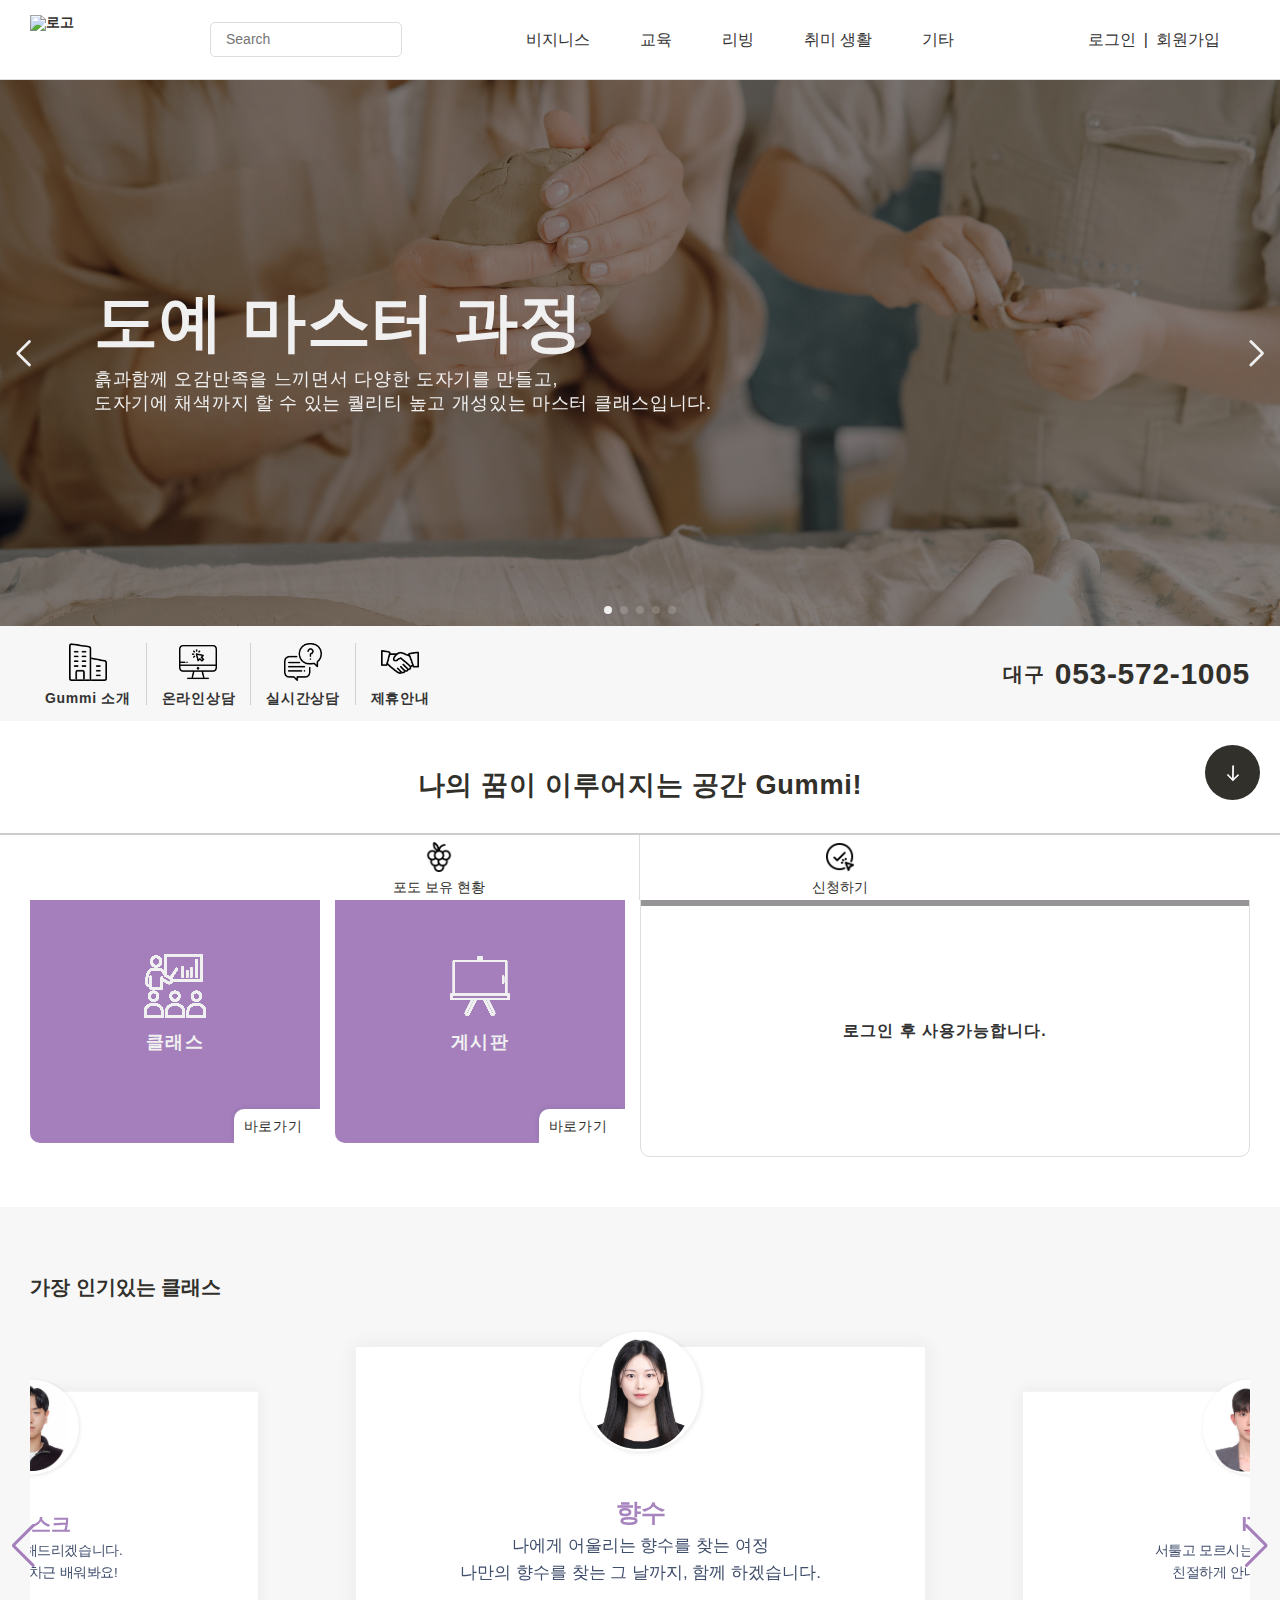
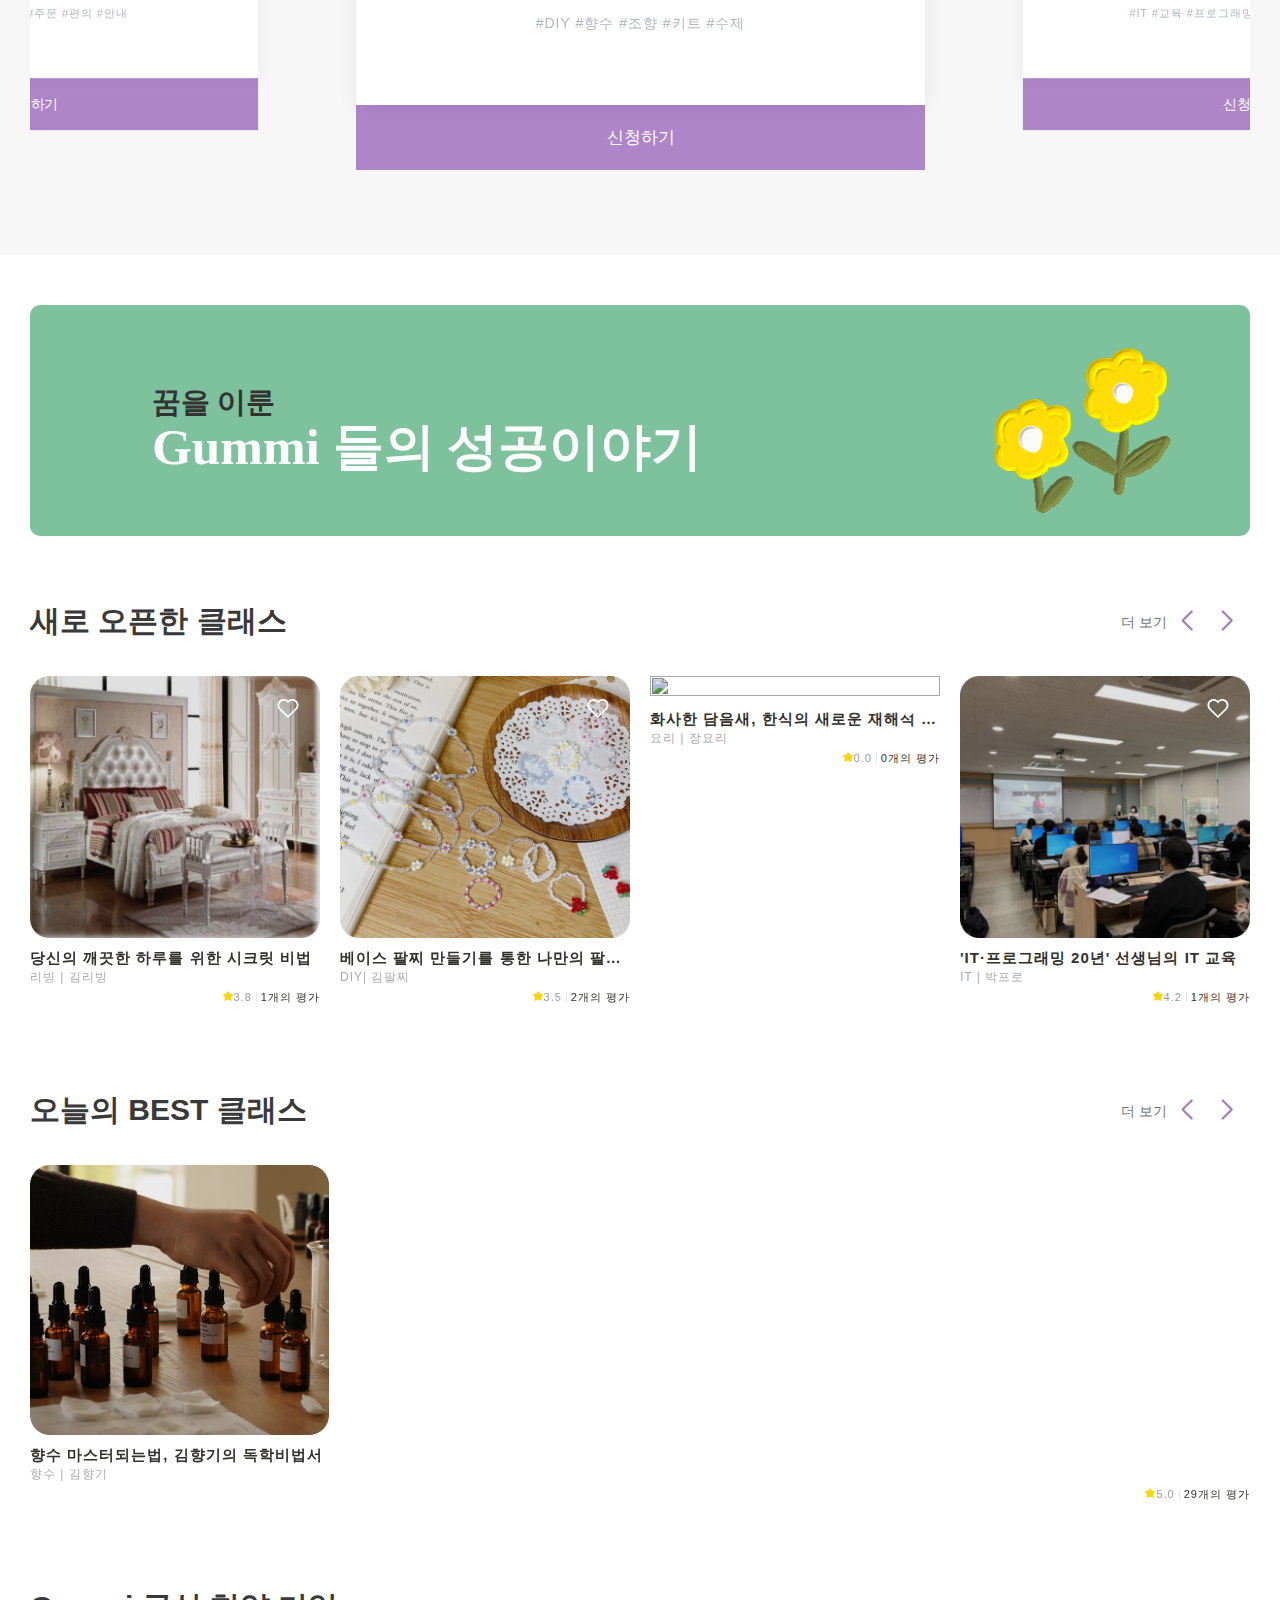
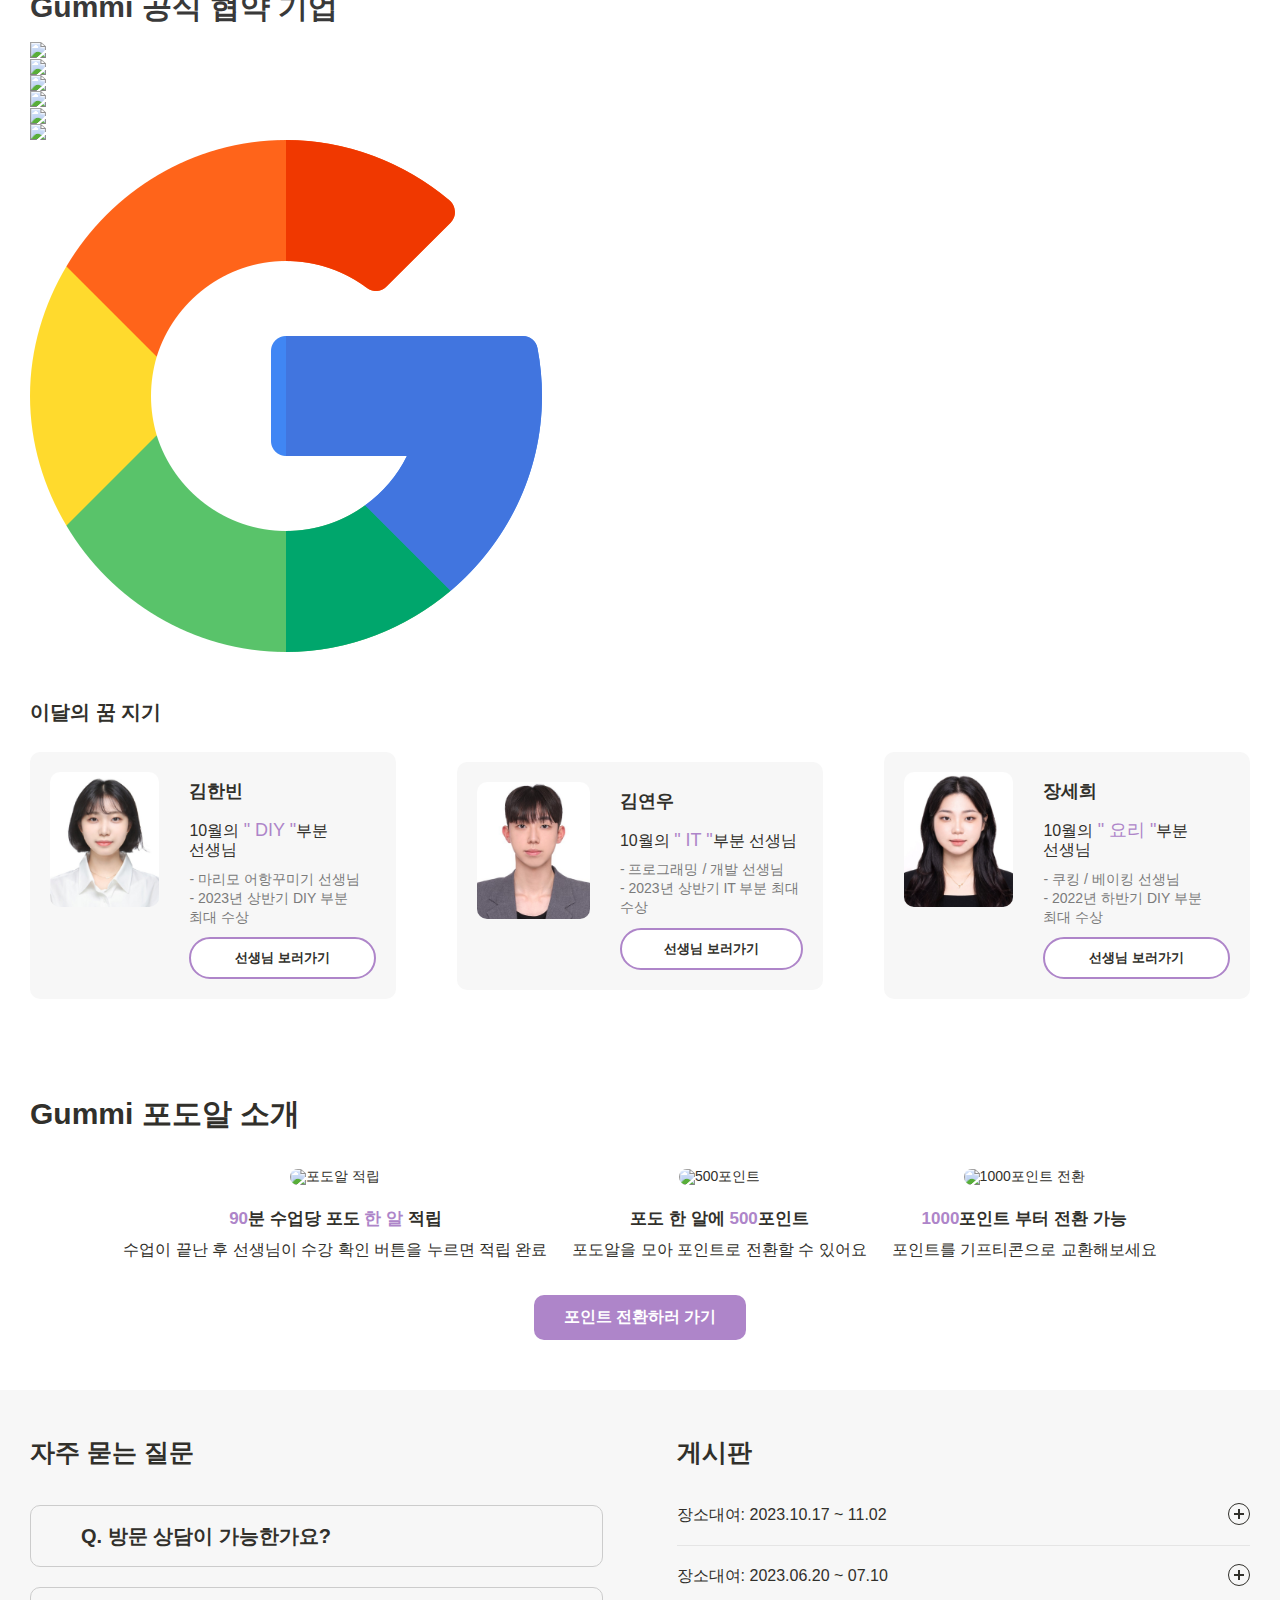
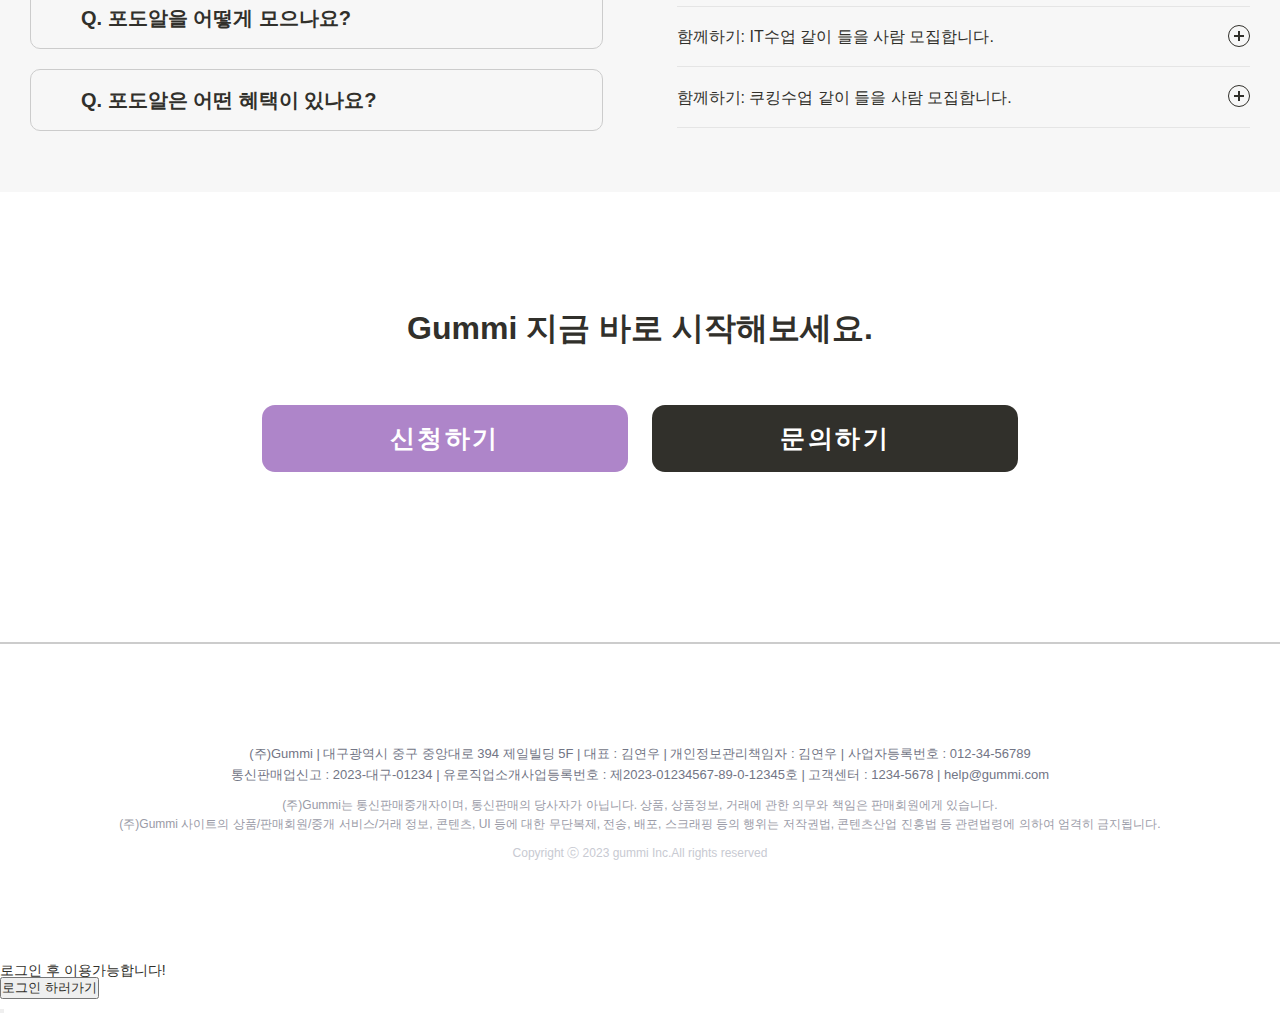
==== commit eb535cc0: "Merge branch 'main' into nunu" ====
--- a/index.html
+++ b/index.html
@@ -80,7 +80,10 @@
     <script src="js/fixedmenu.js"></script>
     <script src="js/class2.js"></script>
     <script src="js/podo2.js"></script>
-    <!-- fivicon -->
+    <script src="https://code.jquery.com/jquery-2.2.0.min.js" type="text/javascript"></script>
+<script src="https://cdnjs.cloudflare.com/ajax/libs/slick-carousel/1.6.0/slick.js"></script>
+<script src="https://maxcdn.bootstrapcdn.com/bootstrap/3.3.6/js/bootstrap.min.js"></script>
+<!-- fivicon -->
     <link rel="icon" href="images/fcon.png">
 </head>
 <body>
@@ -288,8 +291,106 @@
         <div class="main">
             <!-- 비주얼부분 -->
             <section class="visual">
+                <div class="swiper visual_swiper">
+                    <div class="swiper-wrapper">
+                        <div class="swiper-slide">
+                            <img src="images/visual_slide01.jpg" alt="비주얼 슬라이드 01">
+                            <div class="swiper-slide-text">
+                                <div class="inner">
+                                    <h3 class="swiper-slide-text-title">도예 마스터 과정</h3>
+                                    <p class="swiper-slide-text-text">
+                                        흙과함께 오감만족을 느끼면서 다양한 도자기를 만들고,<br>
+                                        도자기에 채색까지 할 수 있는 퀄리티 높고 개성있는 마스터 클래스입니다.
+                                    </p>
+                                </div>
+                            </div>
+                        </div>
+                        <div class="swiper-slide">
+                            <img src="images/visual_slide04.jpg" alt="비주얼 슬라이드 02">
+                            <div class="swiper-slide-text">
+                                <div class="inner">
+                                    <h3 class="swiper-slide-text-title">Gummi 창업 클래스</h3>
+                                    <p class="swiper-slide-text-text">
+                                        창업분야별 전문가가 Gummi만의 특화된<br>
+                                        교육프로그램 및 인큐베이팅 시스템으로 전과정 컨설팅합니다.
+                                    </p>
+                                </div>
+                            </div>
+                        </div>
+                        <div class="swiper-slide">
+                            <img src="images/visual_slide05.png" alt="비주얼 슬라이드 03">
+                            <div class="swiper-slide-text">
+                                <div class="inner">
+                                    <h3 class="swiper-slide-text-title">시니어 맞춤 클래스 </h3>
+                                    <p class="swiper-slide-text-text">
+                                        시니어의 인생 2막을 응원합니다.
+                                    </p>
+                                </div>
+                            </div>
+                        </div>
+                        <div class="swiper-slide">
+                            <img src="images/visual_slide06.jpg" alt="비주얼 슬라이드 04">
+                            <div class="swiper-slide-text">
+                                <div class="inner">
+                                    <h3 class="swiper-slide-text-title">꽃꽂이 마스터 과정</h3>
+                                    <p class="swiper-slide-text-text">
+                                        최근 유행하는 감각적인 플라워 기술을 마스터합니다.
+                                    </p>
+                                </div>
+                            </div>
+                        </div>
+                        <div class="swiper-slide">
+                            <img src="images/visual_slide07.jpg" alt="비주얼 슬라이드 05">
+                            <div class="swiper-slide-text">
+                                <div class="inner">
+                                    <h3 class="swiper-slide-text-title">꿈을 나누는 공간</h3>
+                                    <p class="swiper-slide-text-text">
+                                        원데이 클래스에 함께 신청할 친구를 모집해보세요.
+                                    </p>
+                                </div>
+                            </div>
+                        </div>
+                    </div>
+                    <div class="swiper-button-next"></div>
+                    <div class="swiper-button-prev"></div>
+                    <div class="swiper-pagination"></div>
+                </div>
+                <div class="visual_bar">
+                    <div class="inner">
+                        <ul class="visual_bar_content">
+                            <li>
+                                <a href="#">
+                                    <img src="images/bar_company.png" alt="Gummi 소개">
+                                    <span class="visual_bar_text">Gummi&nbsp;소개</span>
+                                </a>
+                            </li>
+                            <li>
+                                <a href="#">
+                                    <img src="images/bar_pc.png" alt="온라인상담">
+                                    <span class="visual_bar_text">온라인상담</span>
+                                </a>
+                            </li>
+                            <li>
+                                <a href="#">
+                                    <img src="images/bar_conversation.png" alt="실시간상담">
+                                    <span class="visual_bar_text">실시간상담</span>
+                                </a>
+                            </li>
+                            <li>
+                                <a href="#">
+                                    <img src="images/bar_partnership.png" alt="제휴안내">
+                                    <span class="visual_bar_text">제휴안내</span>
+                                </a>
+                            </li>
+                        </ul>
+                        <ul class="visual_bar_number">
+                            <li>대구</li>
+                            <li>053-572-1005</li>
+                        </ul>
+                    </div>
+                </div>
                 <div class="inner">
-                    <h2 class="visual_title">나의 꿈이 이루어지는 공간 구미 Gummi!</h2>
+                    <h2 class="visual_title">나의 꿈이 이루어지는 공간 Gummi!</h2>
                     <div class="visual_content_box">
                         <div class="visual_left_content">
                             <a class="visual_class" href="subscription.html">
@@ -312,32 +413,9 @@
                                 <div class="visual_timetable_date">
                                     2023-10-13(금)
                                 </div>
-                                <table class="visual_timetable_table">
-                                    <tr>
-                                        <th>시간</td>
-                                        <th>수업</th>
-                                        <th>장소</th>
-                                        <th>수강상태</th>
-                                    </tr>
-                                    <tr>
-                                        <td class="visual_timetable_class_date">10:00 ~ 11:00</td>
-                                        <td>김연우 선생님 / <br>IT 클래스</td>
-                                        <td>대여</td>
-                                        <td class="visual_timetable_class visual_timetable_class_success">수강완료</td>
-                                    </tr>
-                                    <tr>
-                                        <td class="visual_timetable_class_date">14:00 ~ 15:00</td>
-                                        <td>장세희 선생님 / <br>쿠킹 클래스</td>
-                                        <td>대여</td>
-                                        <td class="visual_timetable_class">수강확인</td>
-                                    </tr>
-                                    <tr>
-                                        <td class="visual_timetable_class_date">16:00 ~ 17:00</td>
-                                        <td>김한빈 선생님 / <br>마리모 클래스</td>
-                                        <td>집</td>
-                                        <td class="visual_timetable_class">수강확인</td>
-                                    </tr>
-                                </table>
+                                <div class="login_before">
+                                    <a href="login.html">로그인 후 사용가능합니다.</a>
+                                </div>
                             </div>
                         </div>
                     </div>
@@ -398,7 +476,7 @@
                 <section class="popualclass">
                     <div class="inner">
                         <div class="swiper-container">
-                            <h2>가장 인기있는 클래스</h2>
+                            <h2>가장 인기있는 클래스 </h2>
                             <div class="swiper-wrapper">
                                 <div class="swiper-slide slide1">
                                     <div class="popualclass-contents contents1">
@@ -736,29 +814,24 @@
                     </div>
                 </section>     
             <!-- 새로 오픈한 클래스 -->
-            <section class="class">
+                <section class="class">
               <div class="inner">
                   <div class="myclass myclass1">
                       <div class="classtop">
-                        <div class="classtopbtn">
-                          <h2>새로 오픈한 클래스</h2>
+                          <h2>새로 오픈한 클래스 <i class="fa-solid fa-bell"></i></h2>
                           <span class="classopen">더 보기</span>
                           <div class="classbutton swiper-button-next"></div>
                           <div class="classbutton swiper-button-prev"></div>
                       </div>
-                    </div>
                       <div class="myclass2podo">
                           <div class="swiper visualswiper3">
                               <div class="swiper-wrapper">
                                   <div class="swiper-slide">
-                                     
-                                      <div class="myclass2-1"> 
-                                       
+                                      <div class="myclass2-1">
                                           <img src="images/living2.png" alt="">
                                           <div class="myclassheart">
                                             <svg viewBox="0 0 24 24" data-testid="heart-thin" class="myclassheart"><path d="M20.75 4.8C19.55 3.6 18 3 16.45 3c-1.55 0-3.1.6-4.3 1.8-.05.05-.1.15-.15.2a.69.69 0 0 1-.15-.2C10.65 3.6 9.1 3 7.55 3c-1.55 0-3.1.6-4.3 1.8-2.35 2.4-2.35 6.35 0 8.75 2.35 2.4 8.55 8.35 8.55 8.35.05.1.15.1.2.1.05 0 .15 0 .15-.05 0 0 6.2-5.95 8.55-8.35 2.35-2.4 2.4-6.35.05-8.8ZM12 7.35c.35 0 .45-.4.75-.8 1.6-1.85 4.25-2.4 6.25-.9 1.3 1 1.95 2.75 1.65 4.35-.3 1.7-1.75 2.9-3 4.2-.65.65-5.65 5.4-5.65 5.4s-5-4.75-5.65-5.4c-1.25-1.25-2.7-2.5-3-4.2-.3-1.6.35-3.4 1.65-4.35 2-1.5 4.65-1 6.2.9.35.4.45.8.8.8Z" class="css-17f4zqp">
                                             </path></svg></button>
-                                           
                                           </div>
                                           <div class="myclass2-2">
                                               <h3>
@@ -855,12 +928,12 @@
                   </div>
               </div>
           </section>
-            <!-- 회원님을 위한 추천 클래스 -->
+            <!-- 오늘의 BEST 클래스 -->
             <section class="class2-1">
               <div class="inner">
                   <div class="myclass myclass2">
                       <div class="classtop">
-                          <h2>회원님을 위한 클래스</h2>
+                          <h2>오늘의 BEST 클래스 <i class="fa-solid fa-thumbs-up"></i></h2>
                           <span class="classopen">더 보기</span>
                           <div class="classbutton swiper-button-next"></div>
                           <div class="classbutton swiper-button-prev"></div>
@@ -974,6 +1047,27 @@
                   </div>
               </div>
           </section>
+          <!-- 협약기업 -->
+          <section class="classgo">
+            <div class="inner">
+                <div class="myclass classgo2">
+                    <div class="classtop">
+                        <h2 class="gogo">Gummi 공식 협약 기업</h2>
+                    </div>
+                            <section class="customer-logos slider">
+            <div class="slide"><img src="images/odd.png"></div>
+            <div class="slide"><img src="images/ch.jpg"></div>
+            <div class="slide"><img src="images/lote.png"></div>
+            <div class="slide"><img src="images/apple.jpg"></div>
+            <div class="slide"><img src="images/lg.png"></div>
+            <div class="slide"><img src="images/sta.png"></div>
+            <div class="slide"><img src="images/google.png"></div>
+           
+         </section>
+                </div>
+            </div>
+        </section>
+
             <!-- 이달의선생님 -->
             <section class="teacher">
                 <div class="inner">
@@ -1036,6 +1130,33 @@
                 <!-- 배너02 -->
                 <section class="banner02">
                     <div class="inner">
+                        <div class="banner02_wrap">
+                        <h1 class="banner02_title">Gummi 포도알 소개</h1>
+                        <div class="banner02_inner">
+                            <div class="banner02_section1">
+                                <div class="banner02_section1_img">
+                                <img src="images/banner02_1.svg" alt="포도알 적립"></div>
+                                <h3><span class="b2anner0_span">90</span>분 수업당 포도 <span class="b2anner0_span"> 한 알 </span> 적립</h3>
+                                <p class="banner02_hide">수업이 끝난 후 선생님이 수강 확인 버튼을 누르면 적립 완료</p>
+                                <p class="banner02_block">선생님이 수강 확인 버튼을 누르면 적립 완료</p>
+                            </div>
+                            <div class="banner02_section2">
+                                <div class="banner02_section1_img">
+                                <img src="images/banner02_2.svg" alt="500포인트"></div>
+                                <h3>포도 한 알에 <span class="b2anner0_span">500</span>포인트</h3>
+                                <p>포도알을 모아 포인트로 전환할 수 있어요</p>
+                            </div>
+                            <div class="banner02_section3">
+                                <div class="banner02_section1_img">
+                                <img src="images/banner02_3.svg" alt="1000포인트 전환"></div>
+                                <h3><span class="b2anner0_span">1000</span>포인트 부터 전환 가능</h3>
+                                <p>포인트를 기프티콘으로 교환해보세요</p>
+                            </div>
+                        </div>
+                        <button>포인트 전환하러 가기</button>
+                    </div>
+                </div>
+                </section>
                         
 
                     </div>
--- a/css/fixedmenu.css
+++ b/css/fixedmenu.css
@@ -53,7 +53,7 @@
 .top-btn{
   width: 55px;
   display: block;
-  background-color: #ae85c9;
+  background-color: #31302b;
   border-radius: 50%;
   line-height: 55px;
   text-align: center;
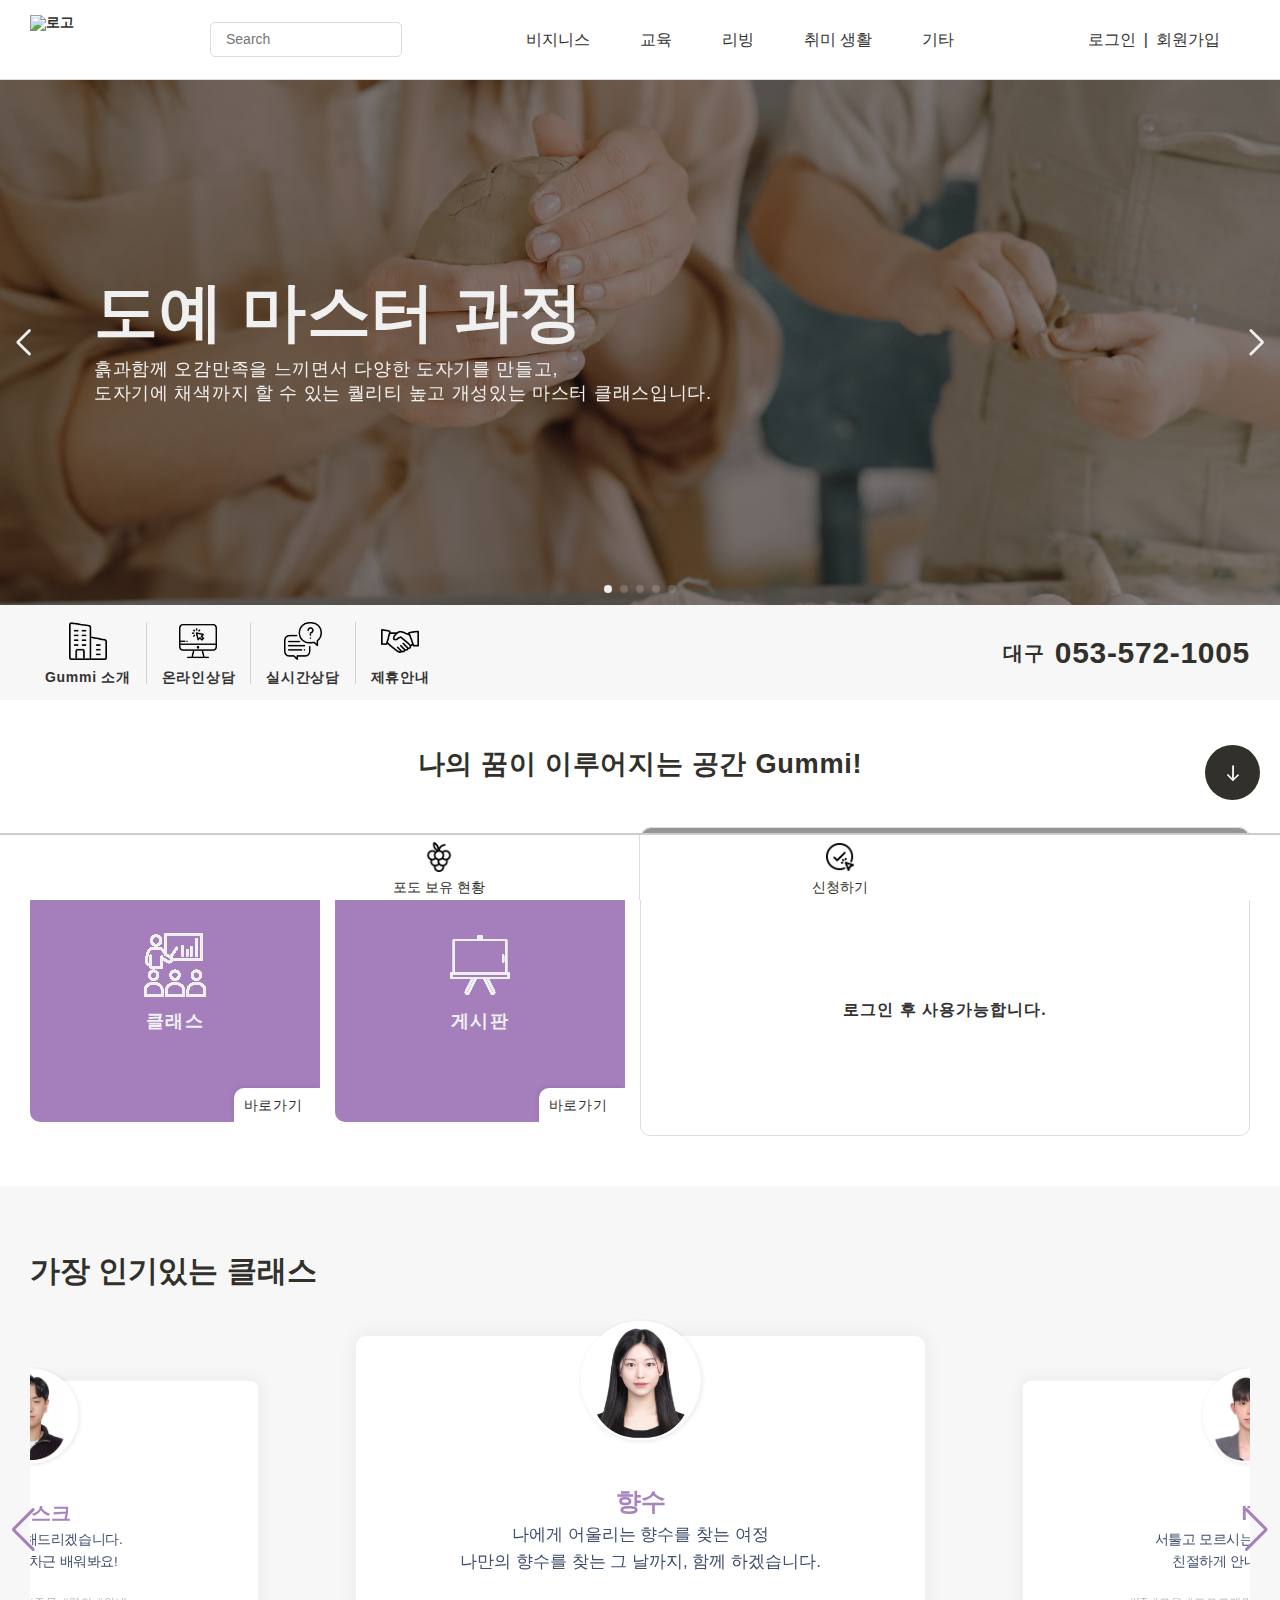
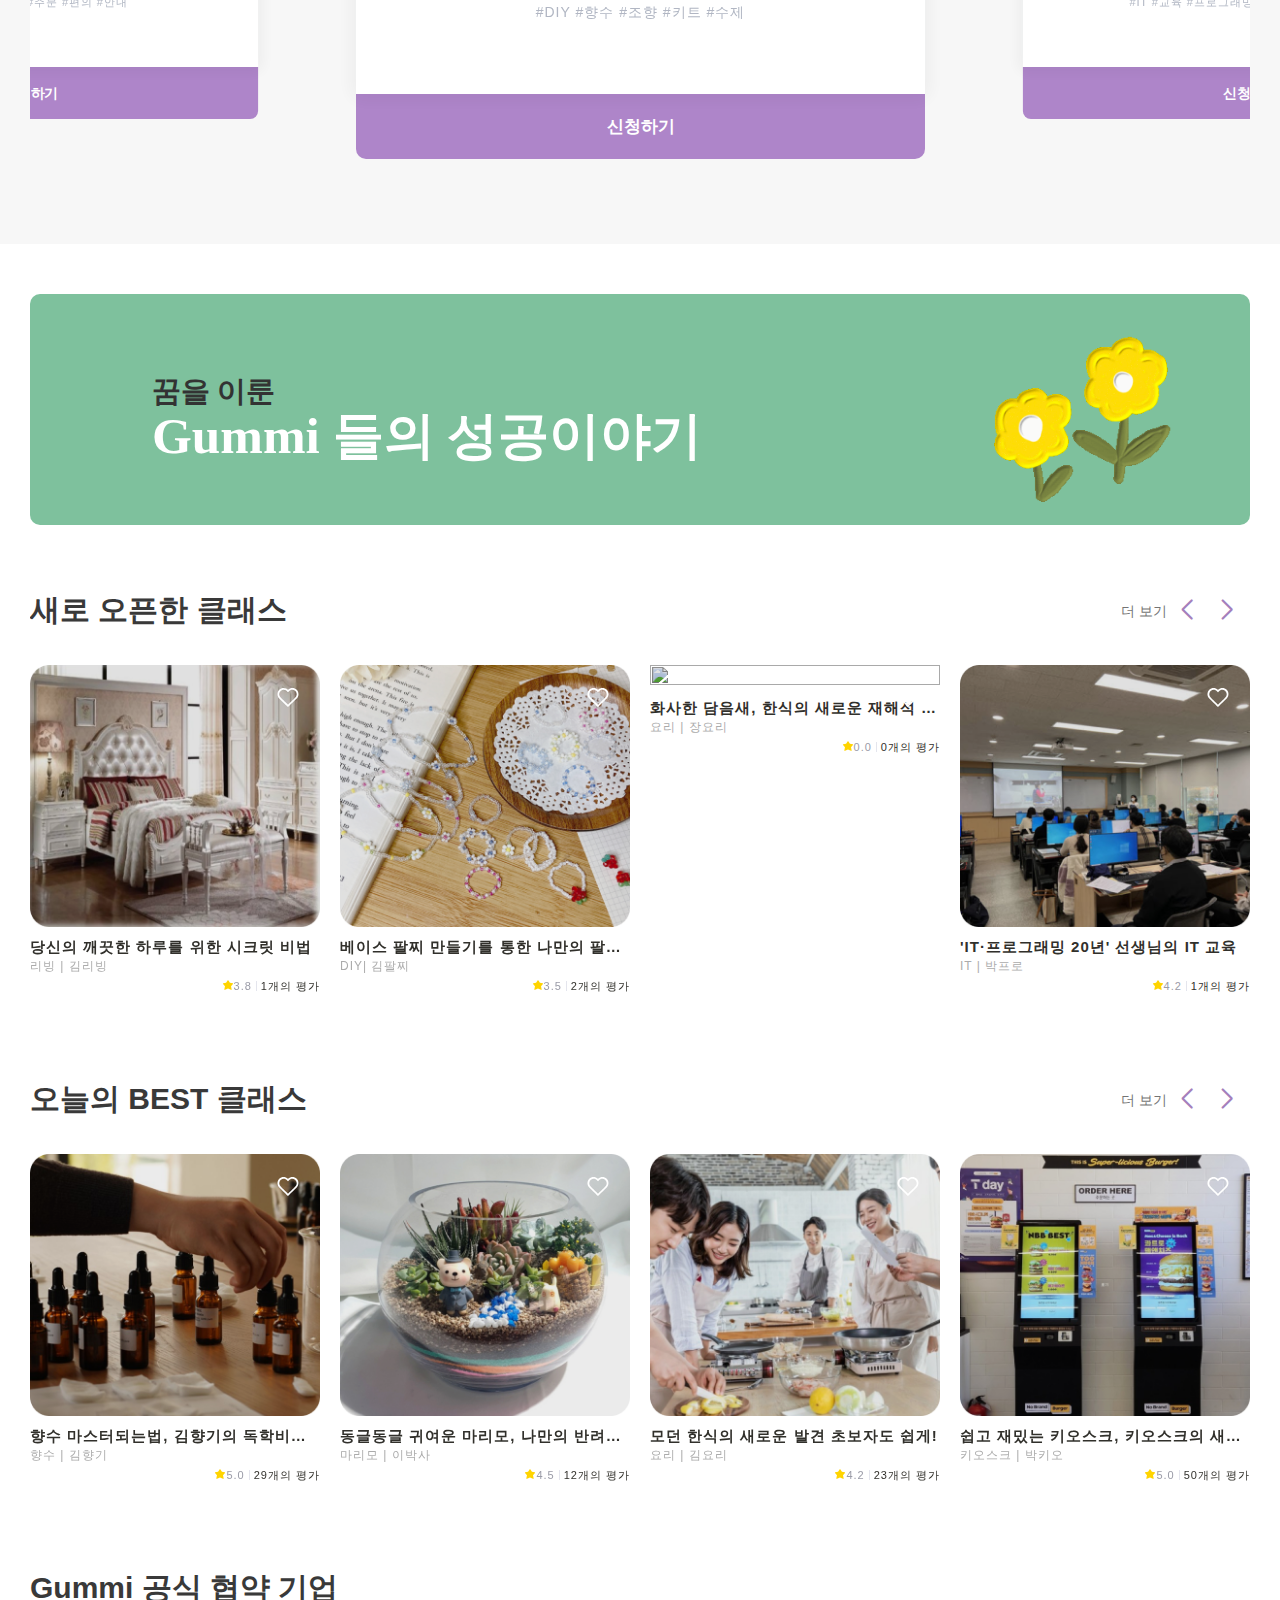
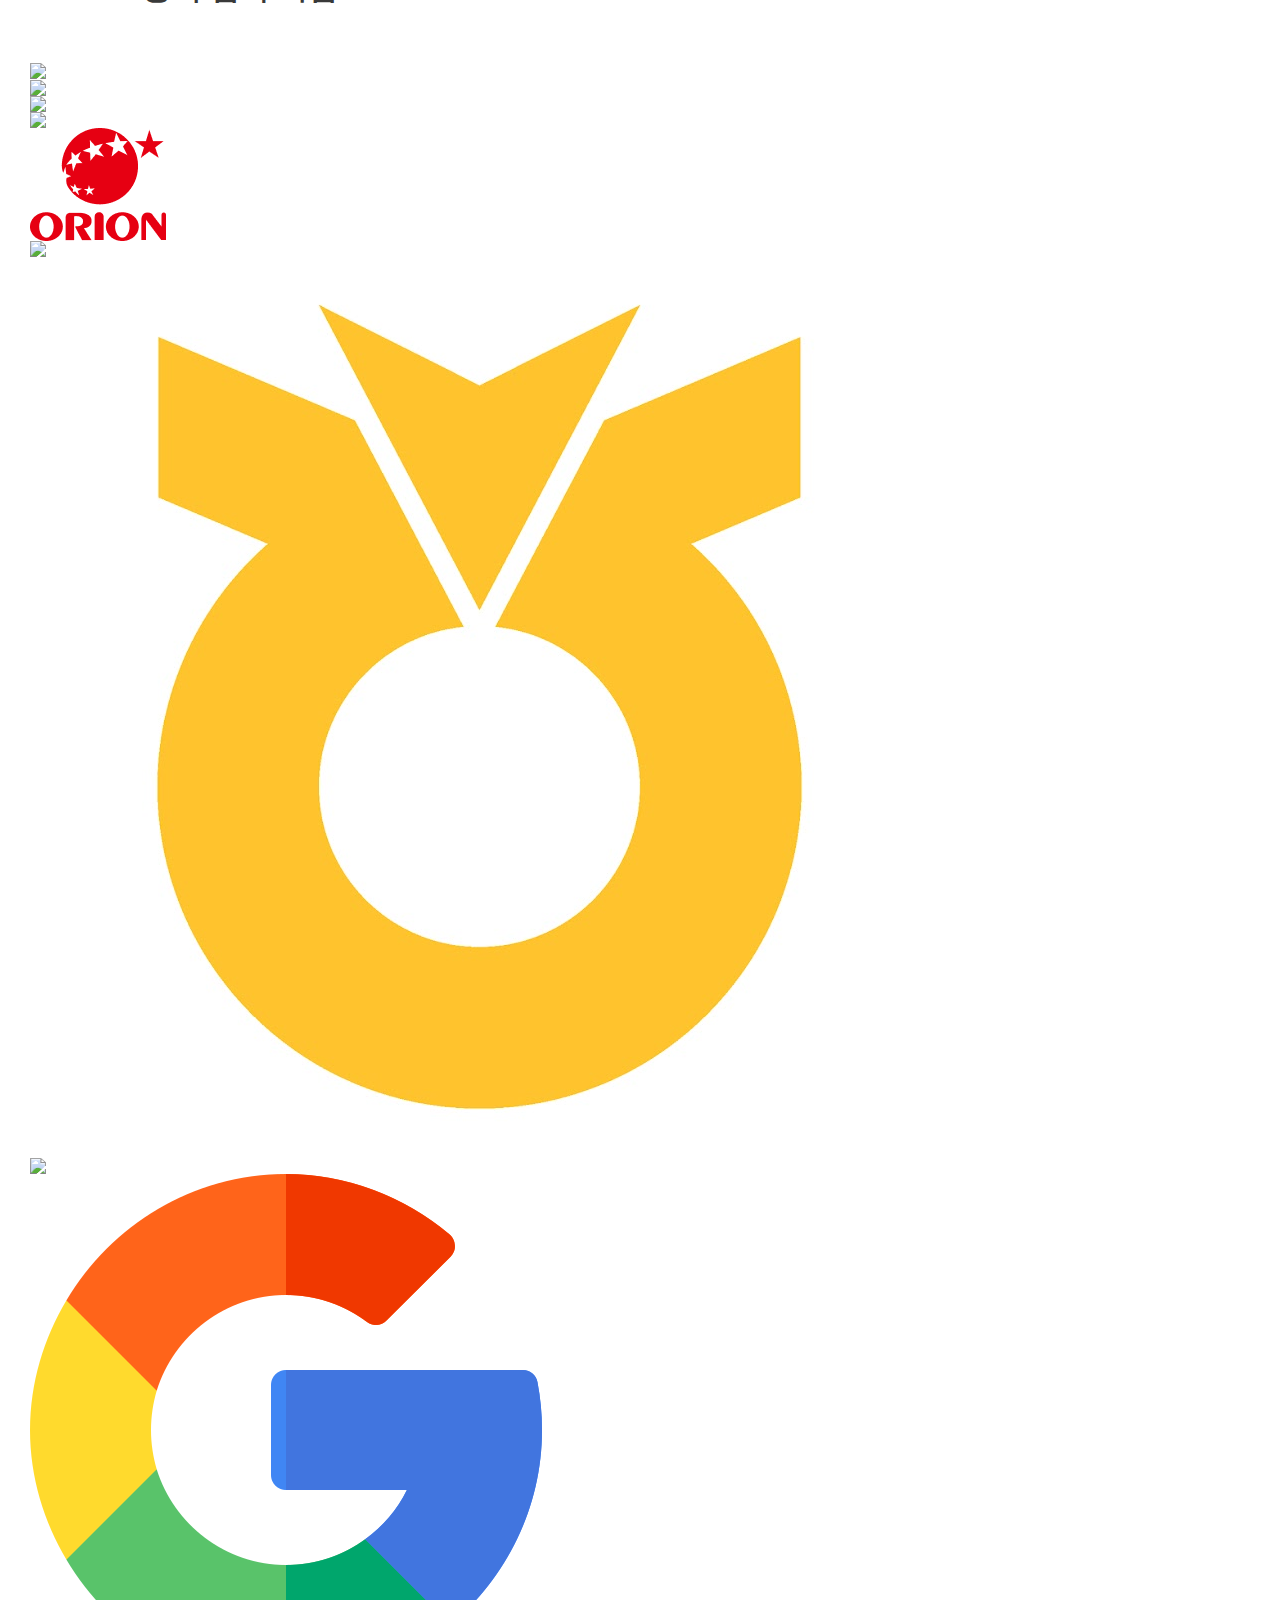
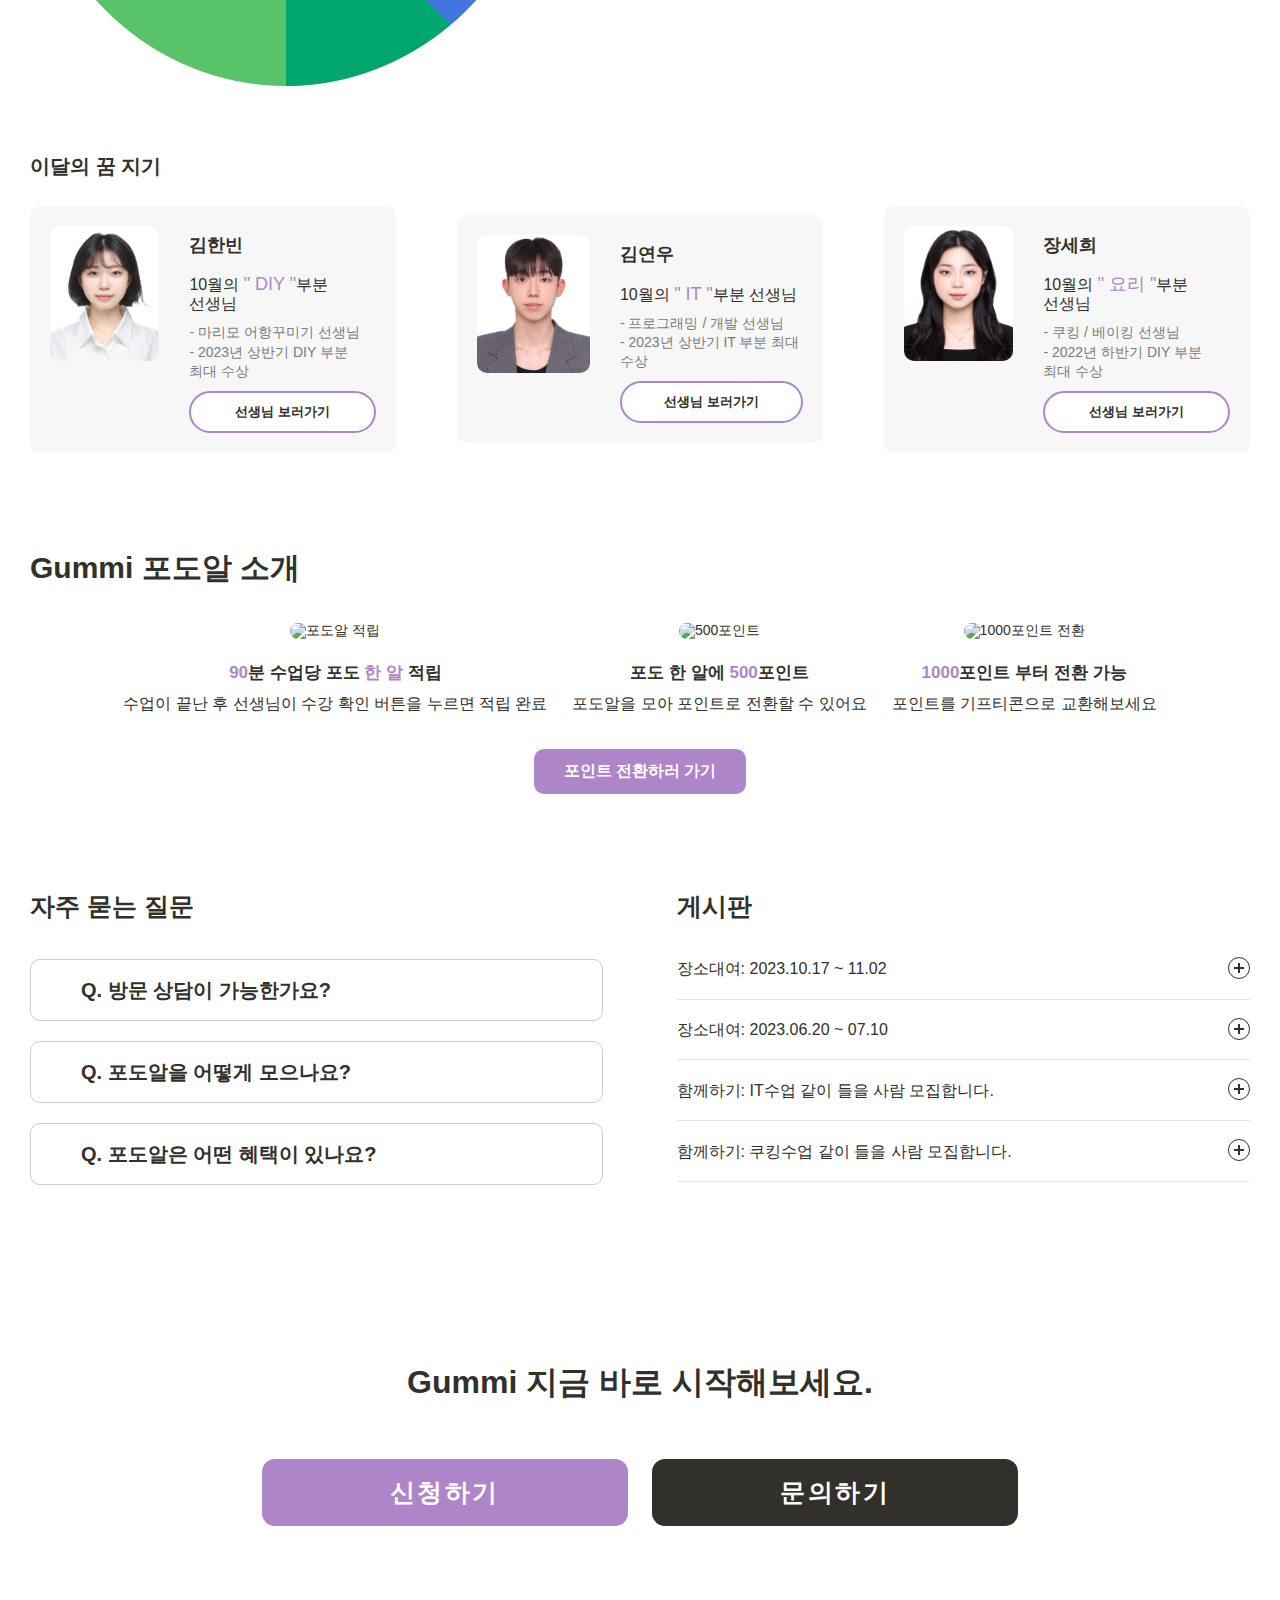
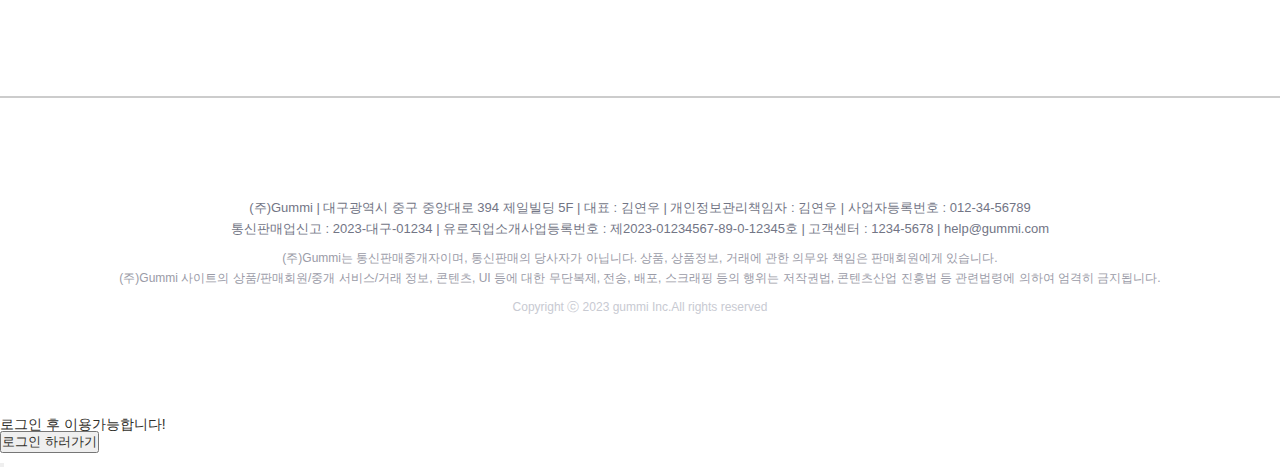
==== commit dcc2f7f5: "Merge pull request #25 from kimhyeseung1/hs" ====
--- a/index.html
+++ b/index.html
@@ -818,7 +818,7 @@
               <div class="inner">
                   <div class="myclass myclass1">
                       <div class="classtop">
-                          <h2>새로 오픈한 클래스 <i class="fa-solid fa-bell"></i></h2>
+                          <h2>새로 오픈한 클래스</h2>
                           <span class="classopen">더 보기</span>
                           <div class="classbutton swiper-button-next"></div>
                           <div class="classbutton swiper-button-prev"></div>
@@ -933,7 +933,7 @@
               <div class="inner">
                   <div class="myclass myclass2">
                       <div class="classtop">
-                          <h2>오늘의 BEST 클래스 <i class="fa-solid fa-thumbs-up"></i></h2>
+                          <h2>오늘의 BEST 클래스</h2>
                           <span class="classopen">더 보기</span>
                           <div class="classbutton swiper-button-next"></div>
                           <div class="classbutton swiper-button-prev"></div>
@@ -1054,15 +1054,16 @@
                     <div class="classtop">
                         <h2 class="gogo">Gummi 공식 협약 기업</h2>
                     </div>
-                            <section class="customer-logos slider">
+            <section class="customer-logos slider">
             <div class="slide"><img src="images/odd.png"></div>
             <div class="slide"><img src="images/ch.jpg"></div>
             <div class="slide"><img src="images/lote.png"></div>
             <div class="slide"><img src="images/apple.jpg"></div>
+            <div class="slide"><img src="images/orion.png"></div>
             <div class="slide"><img src="images/lg.png"></div>
+            <div class="slide"><img src="images/nong.png"></div>
             <div class="slide"><img src="images/sta.png"></div>
             <div class="slide"><img src="images/google.png"></div>
-           
          </section>
                 </div>
             </div>
@@ -1127,7 +1128,7 @@
                         </div>
                     </div>
                 </section>
-                <!-- 배너02 -->
+<!-- 배너02 -->
                 <section class="banner02">
                     <div class="inner">
                         <div class="banner02_wrap">
@@ -1156,11 +1157,7 @@
                         <button>포인트 전환하러 가기</button>
                     </div>
                 </div>
-                </section>
-                        
-
-                    </div>
-                </section>
+                </section
             <!-- 자주 묻는 질문 및 게시판 -->
             <section class="class2">
                 <div class="inner">
--- a/css/class2.css
+++ b/css/class2.css
@@ -56,6 +56,112 @@
     padding-top: 20px;
     /* cursor: pointer; */
 }
+
+  /* 협약기업 Slider */
+ .classgo2{
+    display: flex;
+    padding-bottom: 20px;
+    flex-direction: column;
+    align-items: center;
+} 
+ .customer-logos{
+  padding-top: 40px;
+ }
+ .slick-slide {
+    padding: 0px 30px;
+}
+
+.slick-slide img {
+    width: 100%;
+}
+
+.slick-slider
+{
+    position: relative;
+    display: block;
+    box-sizing: border-box;
+}
+
+.slick-list
+{
+    position: relative;
+    display: block;
+    overflow: hidden;
+    margin: 0;
+    padding: 0;
+}
+.slick-list:focus
+{
+    outline: none;
+}
+.slick-list.dragging
+{
+    cursor: pointer;
+    cursor: hand;
+}
+
+.slick-track
+{
+    position: relative;
+    top: 0;
+    left: 0;
+    display: block;
+}
+.slick-track:before,
+.slick-track:after
+{
+    display: table;
+    content: '';
+}
+.slick-track:after
+{
+    clear: both;
+}
+.slick-loading .slick-track
+{
+    visibility: hidden;
+}
+
+.slick-slide
+{
+    display: none;
+    float: left;
+    height: 100%;
+    min-height: 1px;
+}
+[dir='rtl'] .slick-slide
+{
+    float: right;
+}
+.slick-slide img
+{
+    display: block;
+}
+.slick-slide.slick-loading img
+{
+    display: none;
+}
+.slick-slide.dragging img
+{
+    pointer-events: none;
+}
+.slick-initialized .slick-slide
+{
+    display: block;
+}
+.slick-loading .slick-slide
+{
+    visibility: hidden;
+}
+.slick-vertical .slick-slide
+{
+    display: block;
+    height: auto;
+    border: 1px solid transparent;
+}
+.slick-arrow.slick-hidden {
+    display: none;
+}
 .classopen{
     color: #747474;
     font-size: 0.875rem;
@@ -500,7 +606,7 @@
         line-height: 1.125rem;
         font-weight: 500;
         position: absolute;
-        right: 83px;
+        right: 73px;
         top: 22px;
         cursor: pointer;
     }
@@ -550,28 +656,12 @@
     }
 
  .classopen {
-    color: #747474;
-    font-size: 13px;
-    line-height: 1.125rem;
-    font-weight: 500;
-    position: absolute;
-    right: 61px;
-    top: 21px;
-    cursor: pointer;
+   display: none;
 }
  .classtop .swiper-button-prev {
      right: 33px;
      left: auto;
- }    .classopen {
-    color: #747474;
-    font-size: 0.975rem;
-    line-height: 1.125rem;
-    font-weight: 500;
-    position: absolute;
-    right: 61px;
-    top: 21px;
-    cursor: pointer;
-}
+ }   
  }
 @media all and (max-width: 320px) {
     .myclass4 h2 {
@@ -611,26 +701,77 @@
     .classtop h2 {
         font-size: 20px;
     }
-       .classopen {
-        color: #747474;
-        font-size: 13px;
-        line-height: 1.125rem;
-        font-weight: 500;
-        position: absolute;
-        right: 61px;
-        top: 21px;
-        cursor: pointer;
-    }
     .classtop .swiper-button-prev {
         right: 33px;
         left: auto;
     }
 
 }
+/* gummi 소개 */
+.gummiintroduce{
+  padding-bottom: 100px;  
+  background-color:#f7f7f7;
+}
+.gummiintroduce .inner{
+    display: flex;
+    width: 100%;
+}
+.gummioffice1{
+    width: 40%;
+}
+.gummioffice2{
+    padding-top: 100px;
+    width: 60%;
+}
+.gummioffice2 img{
+    border-radius: 20px;
+}
+.gummiintroduce .inner h3 {
+    color:rgb(174, 133, 201);
+    padding-top: 141px;
+    font-size: 20px;
+}
+
+.gummiintroduce .inner h4{
+    padding-top: 50px;
+    font-size: 20px;
+    font-weight: inherit;
+    line-height: 30px;
+    color: #242424;
+}
+.gumistart{
+    padding-top: 50px;
+    font-size: 30px;
+    font-weight: 900;
+    line-height: 40px;
+    color: #242424;
+}
+.gummiintroduce strong{
+    position: relative;
+}
+.gummiintroduce span {
+    position: relative;
+    z-index: 1;
+}
+.gummiintroduce strong:after {
+    content: "";
+    position: absolute;
+    left: -2px;
+    right: -2px;
+    bottom: 1px;
+    height: 17px;
+    background: #fdc116;
+}
+.gummiintroduce .inner h2{
+    padding-top: 30px;
+    font-size: 30px;
+    font-weight: 700;
+    line-height: 40px;
+    color: #242424;
+}
 /* 자주 묻는 질문 */
 
 .class2 {
-    background-color: #f7f7f7;
     padding: 50px 0;
     padding-bottom: 41px;
 }
@@ -812,7 +953,11 @@
     margin: 2em 0;
     line-height: 1.3;
 }
-
+@media screen and (max-width: 1500px) {
+ .gummiintroduce{
+    display: none;
+ }
+}
 @media screen and (max-width: 879px) {
     .qna .box.text > .pobi {
         transform: rotate(0deg);
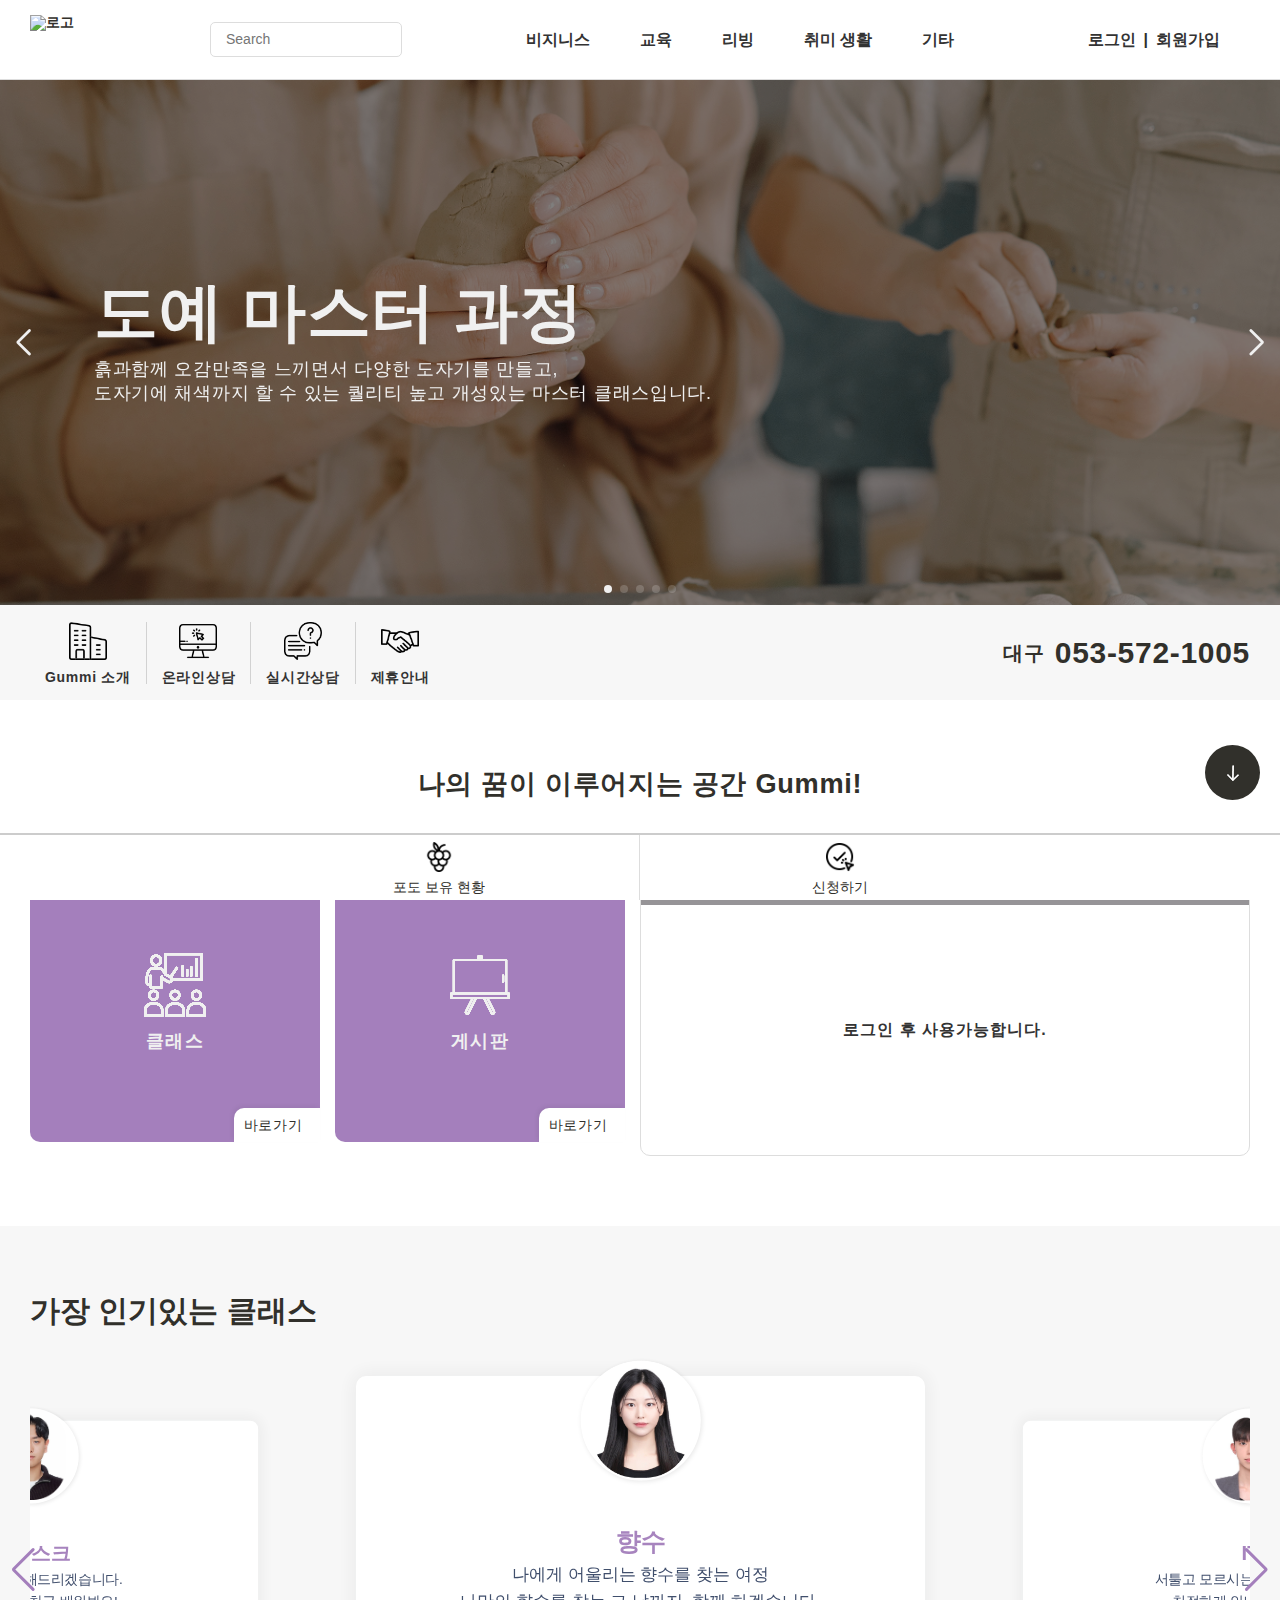
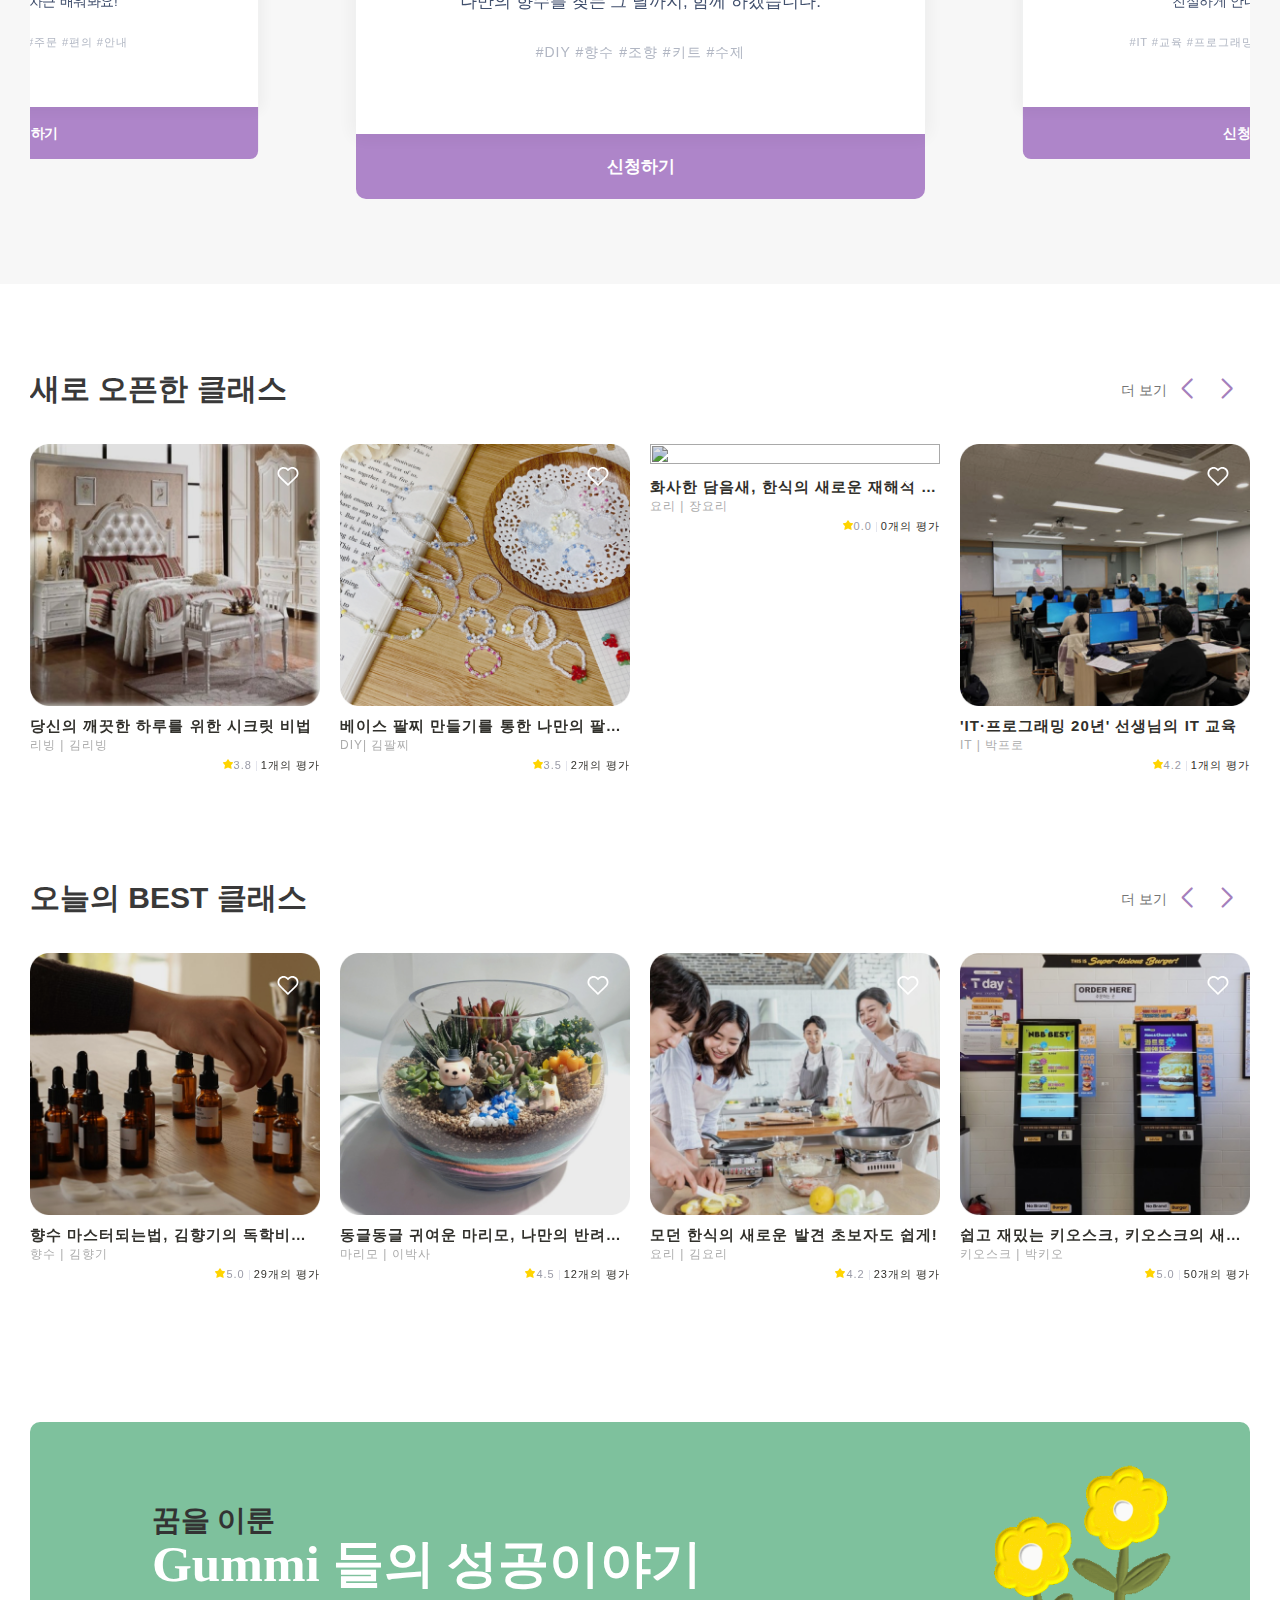
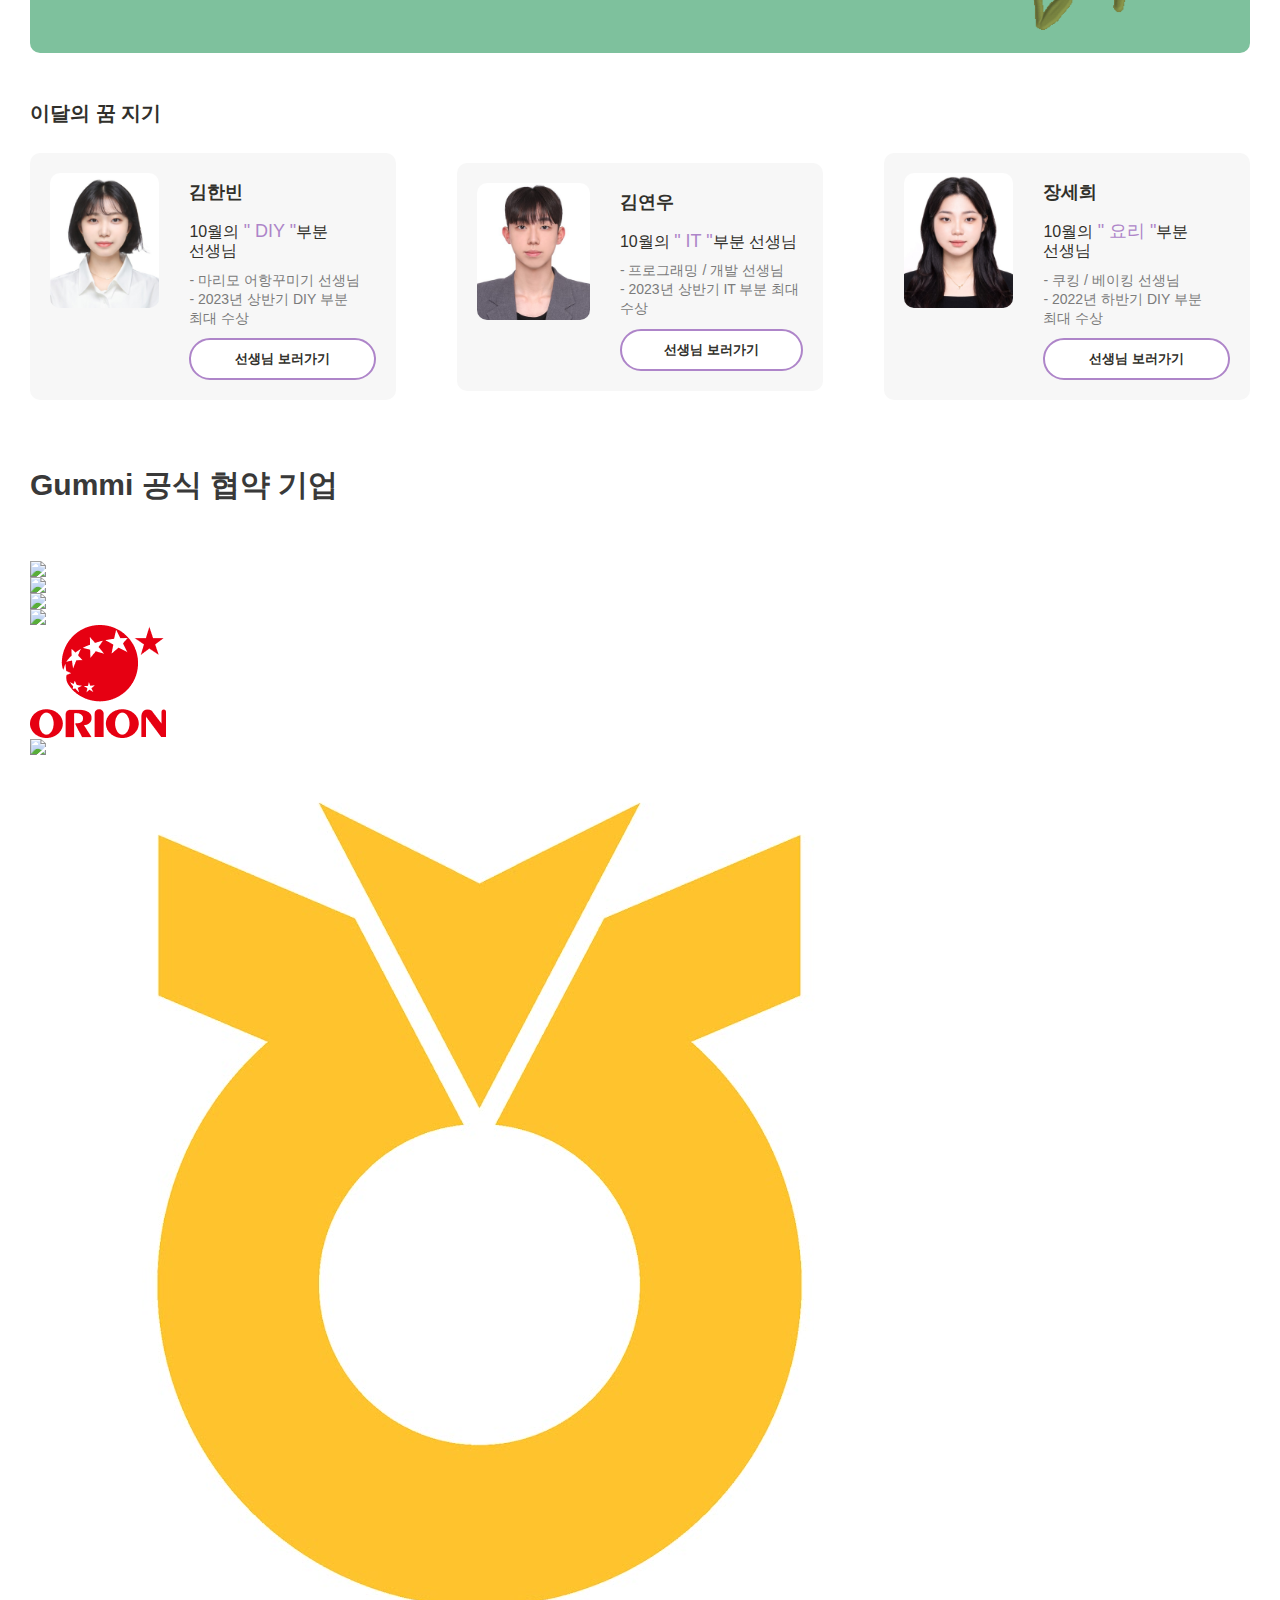
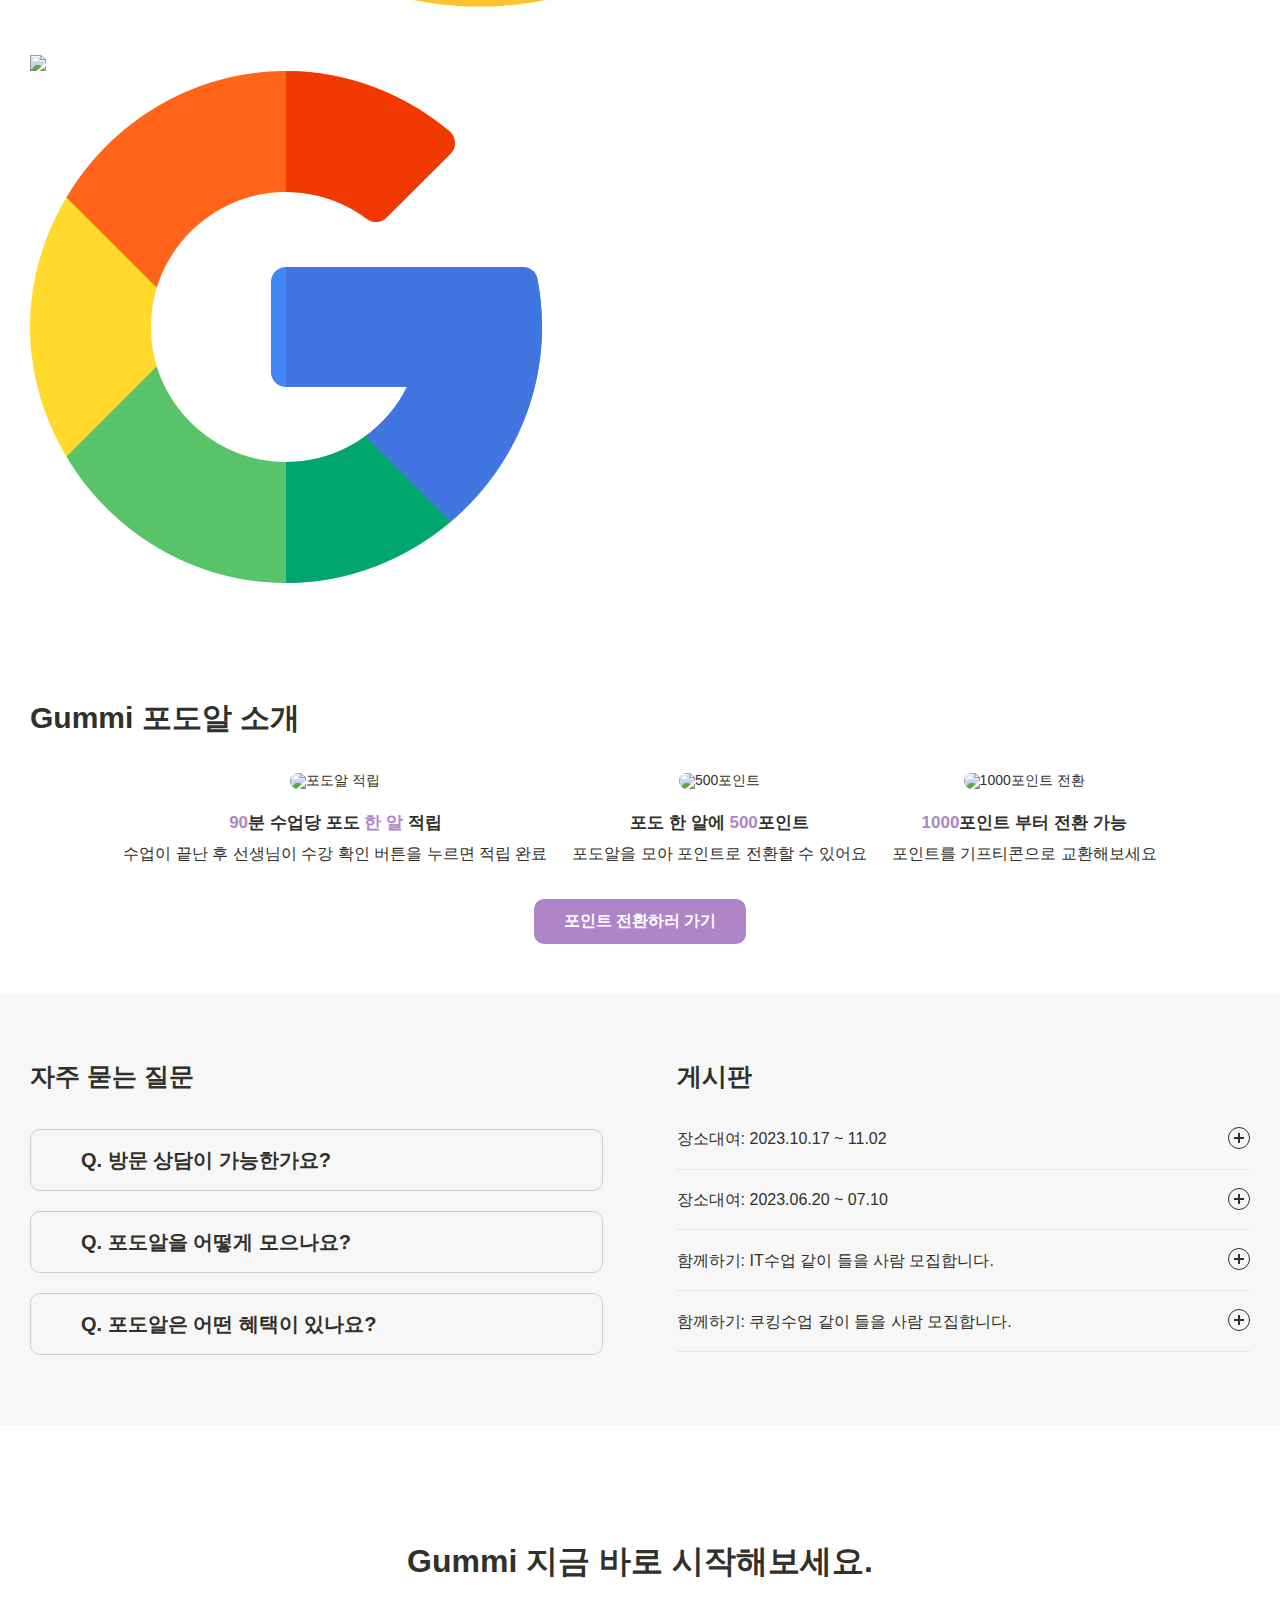
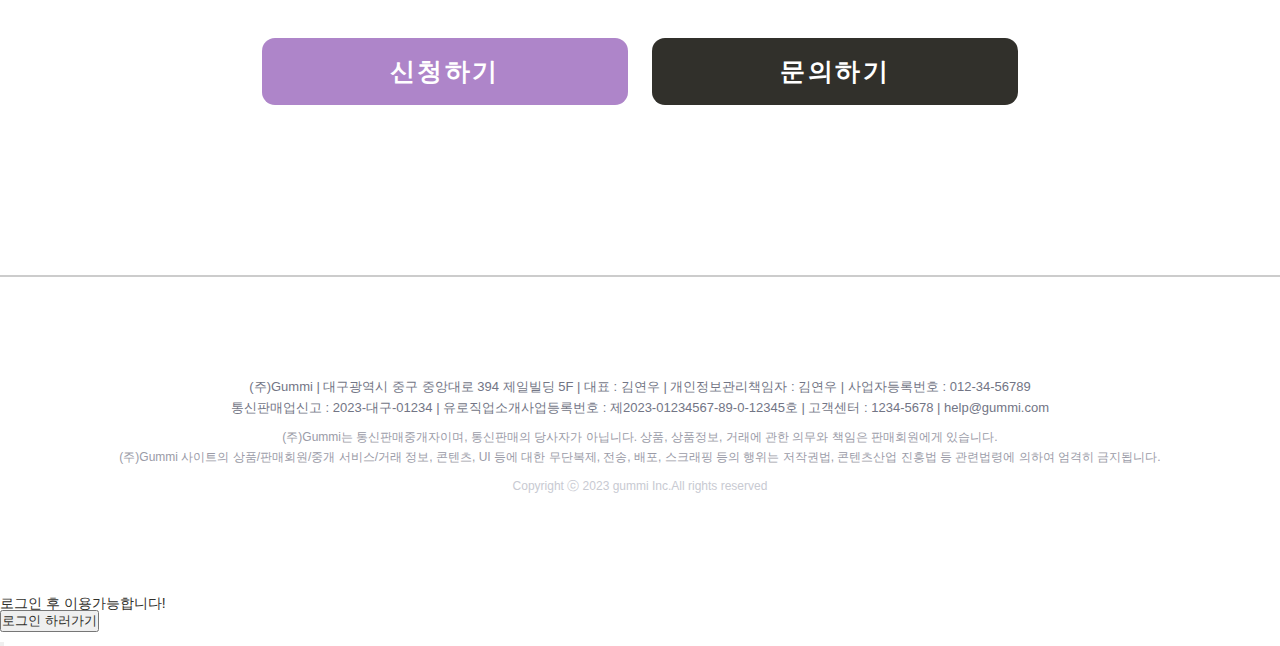
==== commit 080df1bd: "feat: class 수정" ====
--- a/index.html
+++ b/index.html
@@ -472,6 +472,7 @@
                     </div>
                     </div>
                 </section> -->
+       
                 <!-- 가장인기있는 클래스 -->
                 <section class="popualclass">
                     <div class="inner">
@@ -797,22 +798,8 @@
                     <div class="swiper-button-next"></div>
                 </div>
             </section>
-                <!-- 배너01 -->
-                <section class="banner01">
-                    <div class="inner">
-                        <div class="banner_wrap">
-                            <a href="success.html">
-                                <div class="banner_txt">
-                                <p><span>꿈을 이룬</span><br> Gummi&nbsp;들의 성공이야기</p><i class="fa-solid fa-arrow-right"></i>
-                                </div>
-                                <div class="banner_img">
-                                    <img src="images/flower-8210_256.gif" alt="flower">
-                                <!-- <img src="images/banner022222.svg" alt="banner01"> -->
-                                </div> 
-                            </a>
-                        </div>
-                    </div>
-                </section>     
+        
+               
             <!-- 새로 오픈한 클래스 -->
                 <section class="class">
               <div class="inner">
@@ -1047,7 +1034,83 @@
                   </div>
               </div>
           </section>
-          <!-- 협약기업 -->
+         <!-- 배너01 -->
+         <section class="banner01">
+            <div class="inner">
+                <div class="banner_wrap">
+                    <a href="success.html">
+                        <div class="banner_txt">
+                        <p><span>꿈을 이룬</span><br> Gummi&nbsp;들의 성공이야기</p><i class="fa-solid fa-arrow-right"></i>
+                        </div>
+                        <div class="banner_img">
+                            <img src="images/flower-8210_256.gif" alt="flower">
+                        <!-- <img src="images/banner022222.svg" alt="banner01"> -->
+                        </div> 
+                    </a>
+                </div>
+            </div>
+        </section>   
+
+            <!-- 이달의선생님 -->
+            <section class="teacher">
+                <div class="inner">
+                    <h2>이달의 꿈 지기</h2>
+                    <div class="teacher_wrap">
+                        <div class="teacher_list" id="test">
+                            <div class="teacher_img">
+                            <img src="images/teacher01.png" alt="선생님1" />
+                            </div>
+                            <div class="teacher_info">
+                                <h3>김한빈</h3>                               
+                                <p>10월의 <b>" DIY "</b>부분 선생님</p>                                
+                                <span> - 마리모 어항꾸미기 선생님 <br>
+                                    - 2023년 상반기 DIY 부분 최대 수상<br>                                    
+                                </span>
+                                <div class="teacher_btn">
+                                    <button type="button">   
+                                        <span>선생님</span> 보러가기
+                                    </button>
+                                </div>
+                            </div>
+                        </div>
+                        <div class="teacher_list">
+                            <div class="teacher_img">
+                            <img src="images/teacher02.png" alt="선생님1" />
+                            </div>
+                            <div class="teacher_info">
+                                <h3>김연우</h3>                                                                
+                                <p>10월의 <b>" IT "</b>부분 선생님</p>                                
+                                <span>
+                                    - 프로그래밍 / 개발 선생님 <br>
+                                    - 2023년 상반기 IT 부분 최대 수상<br>   
+                                </span>
+                                <div class="teacher_btn">
+                                    <button type="button">
+                                        <span>선생님</span> 보러가기
+                                    </button>
+                                </div>
+                            </div>
+                        </div>
+                        <div class="teacher_list">
+                            <div class="teacher_img">
+                            <img src="images/teacher03.png" alt="선생님1" />
+                            </div>
+                            <div class="teacher_info">
+                                <h3>장세희</h3>                                                                
+                                <p>10월의 <b>" 요리 "</b>부분 선생님</p>                
+                                <span> - 쿠킹 / 베이킹 선생님 <br>
+                                    - 2022년 하반기 DIY 부분 최대 수상<br>   
+                                </span>
+                                <div class="teacher_btn">
+                                    <button type="button">
+                                        <span>선생님</span> 보러가기
+                                    </button>
+                                </div>
+                            </div>
+                        </div>
+                    </div>
+                </section>
+                                 <!-- 협약기업 -->
           <section class="classgo">
             <div class="inner">
                 <div class="myclass classgo2">
@@ -1068,67 +1131,25 @@
                 </div>
             </div>
         </section>
-
-            <!-- 이달의선생님 -->
-            <section class="teacher">
-                <div class="inner">
-                    <h2>이달의 꿈 지기</h2>
-                    <div class="teacher_wrap">
-                        <div class="teacher_list" id="test">
-                            <div class="teacher_img">
-                            <img src="images/teacher01.png" alt="선생님1" />
-                            </div>
-                            <div class="teacher_info">
-                                <h3>김한빈</h3>                               
-                                <p>10월의 <b>" DIY "</b>부분 선생님</p>                                
-                                <span> - 마리모 어항꾸미기 선생님 <br>
-                                    - 2023년 상반기 DIY 부분 최대 수상<br>                                    
-                                </span>
-                                <div class="teacher_btn">
-                                    <button type="button">   
-                                        <span>선생님</span> 보러가기
-                                    </button>
-                                </div>
-                            </div>
-                        </div>
-                        <div class="teacher_list">
-                            <div class="teacher_img">
-                            <img src="images/teacher02.png" alt="선생님1" />
-                            </div>
-                            <div class="teacher_info">
-                                <h3>김연우</h3>                                                                
-                                <p>10월의 <b>" IT "</b>부분 선생님</p>                                
-                                <span>
-                                    - 프로그래밍 / 개발 선생님 <br>
-                                    - 2023년 상반기 IT 부분 최대 수상<br>   
-                                </span>
-                                <div class="teacher_btn">
-                                    <button type="button">
-                                        <span>선생님</span> 보러가기
-                                    </button>
-                                </div>
-                            </div>
-                        </div>
-                        <div class="teacher_list">
-                            <div class="teacher_img">
-                            <img src="images/teacher03.png" alt="선생님1" />
-                            </div>
-                            <div class="teacher_info">
-                                <h3>장세희</h3>                                                                
-                                <p>10월의 <b>" 요리 "</b>부분 선생님</p>                
-                                <span> - 쿠킹 / 베이킹 선생님 <br>
-                                    - 2022년 하반기 DIY 부분 최대 수상<br>   
-                                </span>
-                                <div class="teacher_btn">
-                                    <button type="button">
-                                        <span>선생님</span> 보러가기
-                                    </button>
-                                </div>
-                            </div>
-                        </div>
+                    <!-- Gummi 소개 -->
+                    <section class="gummiintroduce">
+                        <div class="inner">
+                            <div class="gummioffice1">
+                         <h3>who is Gummi?</h3>
+                        <h4>
+                            사람들은 우리를 Gummi라고 합니다.<br>
+                            우리는 우리의 잠재력을 플랫폼 틀 안에 가두지 않습니다.</h4>
+    
+                        <h2>우리가 하는 일은<br> 누군가에게는 <strong><span>첫 출발,</span></strong></h2>
+                           
+                        <h2 class="gumistart">또 누군가에게는 <strong><span>새로운 출발이 </span></strong>될 <br><strong><span>전환점을 설계하는</span></strong> 일입니다.</h2>
                     </div>
+                    <div class="gummioffice2">
+                        <img src="images/gummioffice.png" alt="">
+                    </div>
+                </div>
                 </section>
-<!-- 배너02 -->
+                <!-- 배너02 -->
                 <section class="banner02">
                     <div class="inner">
                         <div class="banner02_wrap">
@@ -1157,7 +1178,8 @@
                         <button>포인트 전환하러 가기</button>
                     </div>
                 </div>
-                </section
+                </section>
+
             <!-- 자주 묻는 질문 및 게시판 -->
             <section class="class2">
                 <div class="inner">
--- a/css/class2.css
+++ b/css/class2.css
@@ -1,11 +1,11 @@
 @charset "utf-8";
 .class {
-    padding-top: 50px;
+    padding-top: 70px;
     /* background-color: #d1c3ff52; */
 }
 .class2-1 {
-    padding-top: 50px;
-    padding-bottom: 50px;
+    padding-top: 70px;
+    padding-bottom: 70px;
     /* background-color: #d1c3ff52; */
 }
 .myclassheart {
@@ -60,7 +60,7 @@
   /* 협약기업 Slider */
  .classgo2{
     display: flex;
-    padding-bottom: 20px;
+    padding-bottom: 70px;
     flex-direction: column;
     align-items: center;
 } 
@@ -772,8 +772,9 @@
 /* 자주 묻는 질문 */
 
 .class2 {
-    padding: 50px 0;
-    padding-bottom: 41px;
+    padding: 70px 0;
+    padding-bottom: 50px;
+    background-color: #f7f7f7;
 }
 .col2 {
     width: 100%;
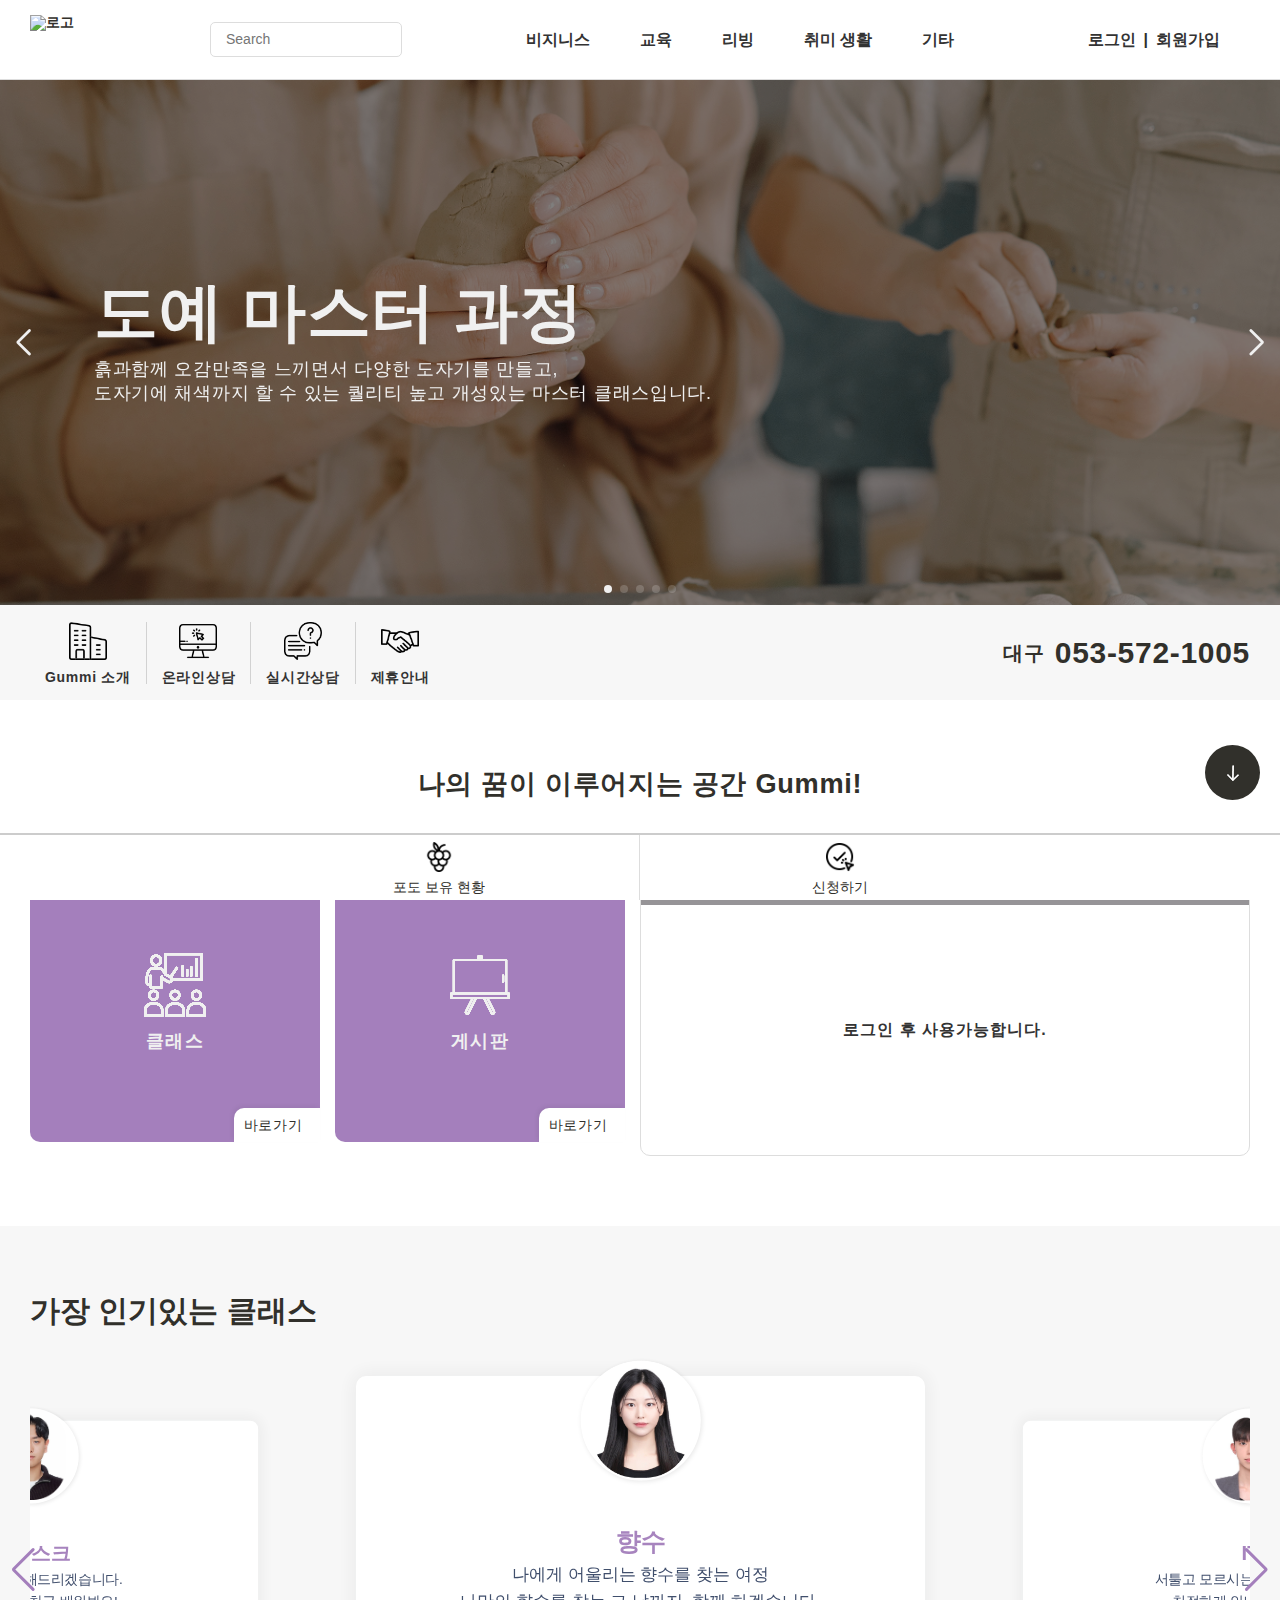
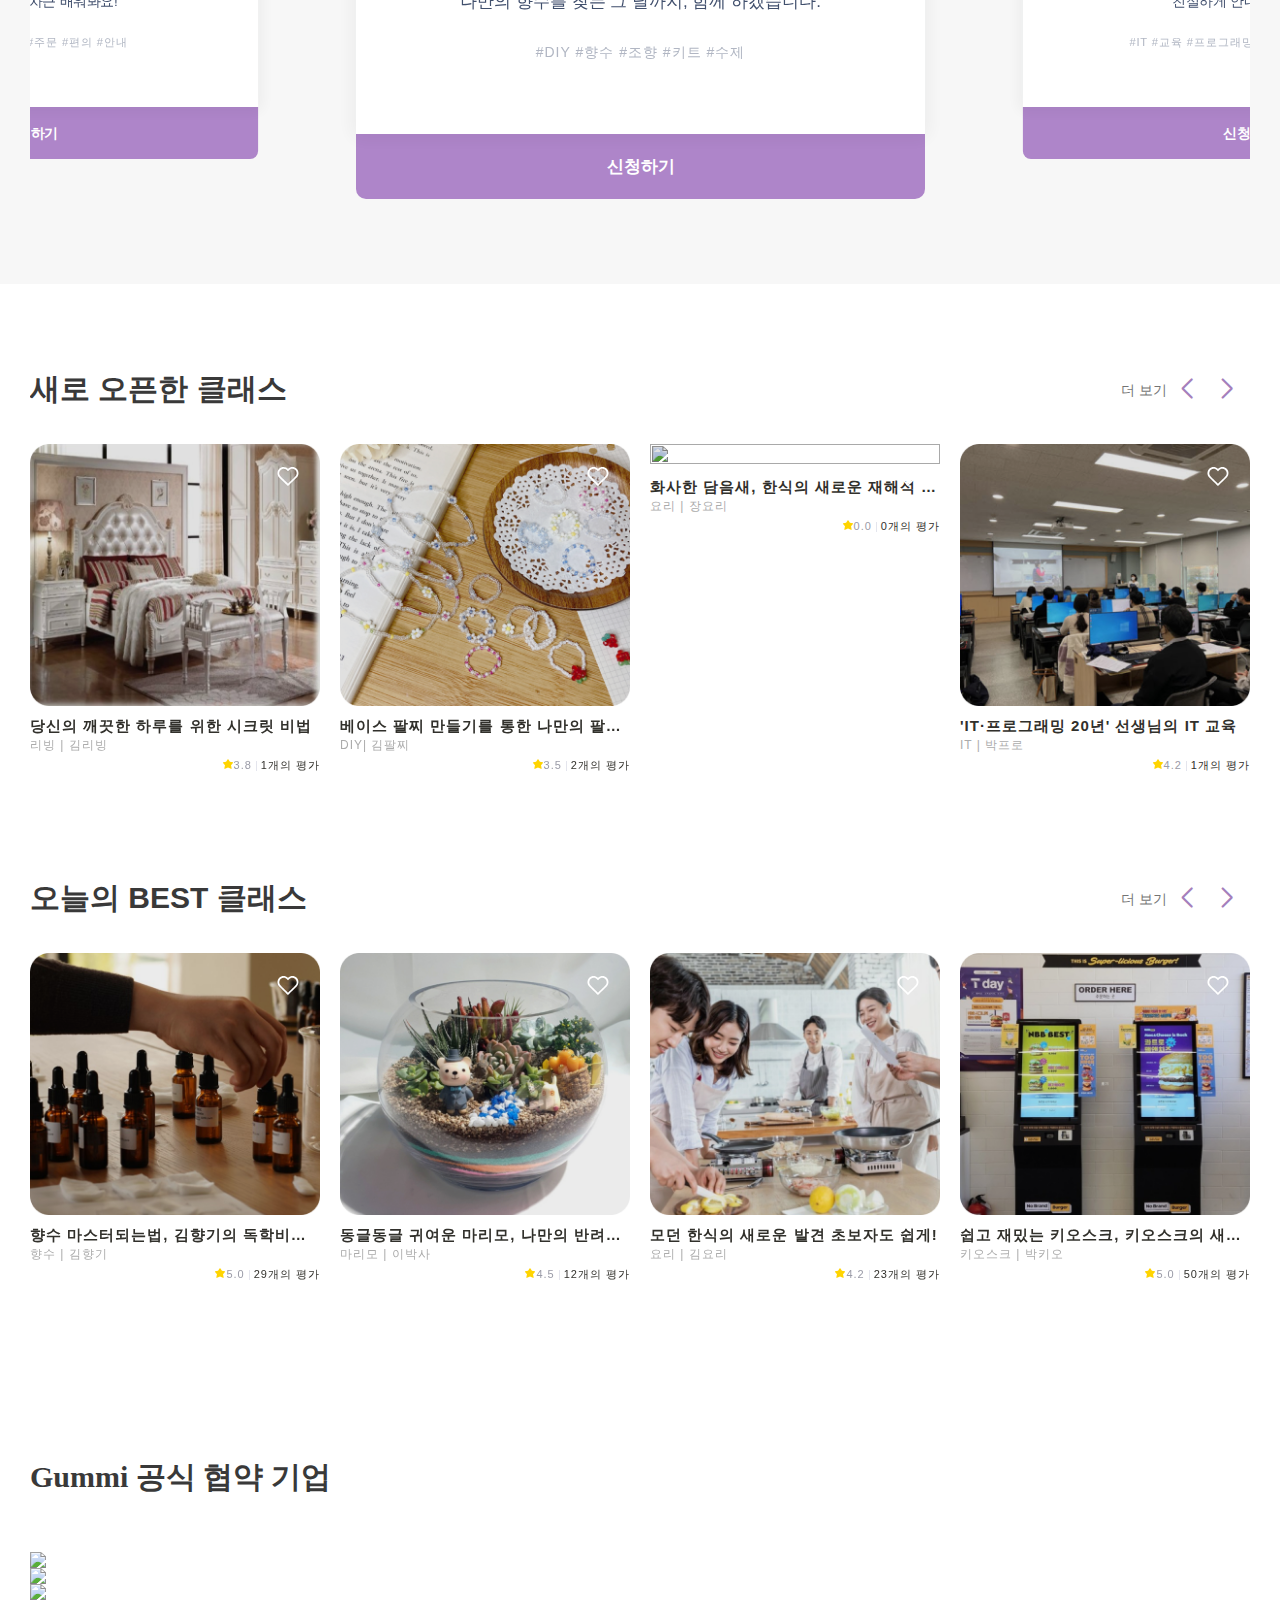
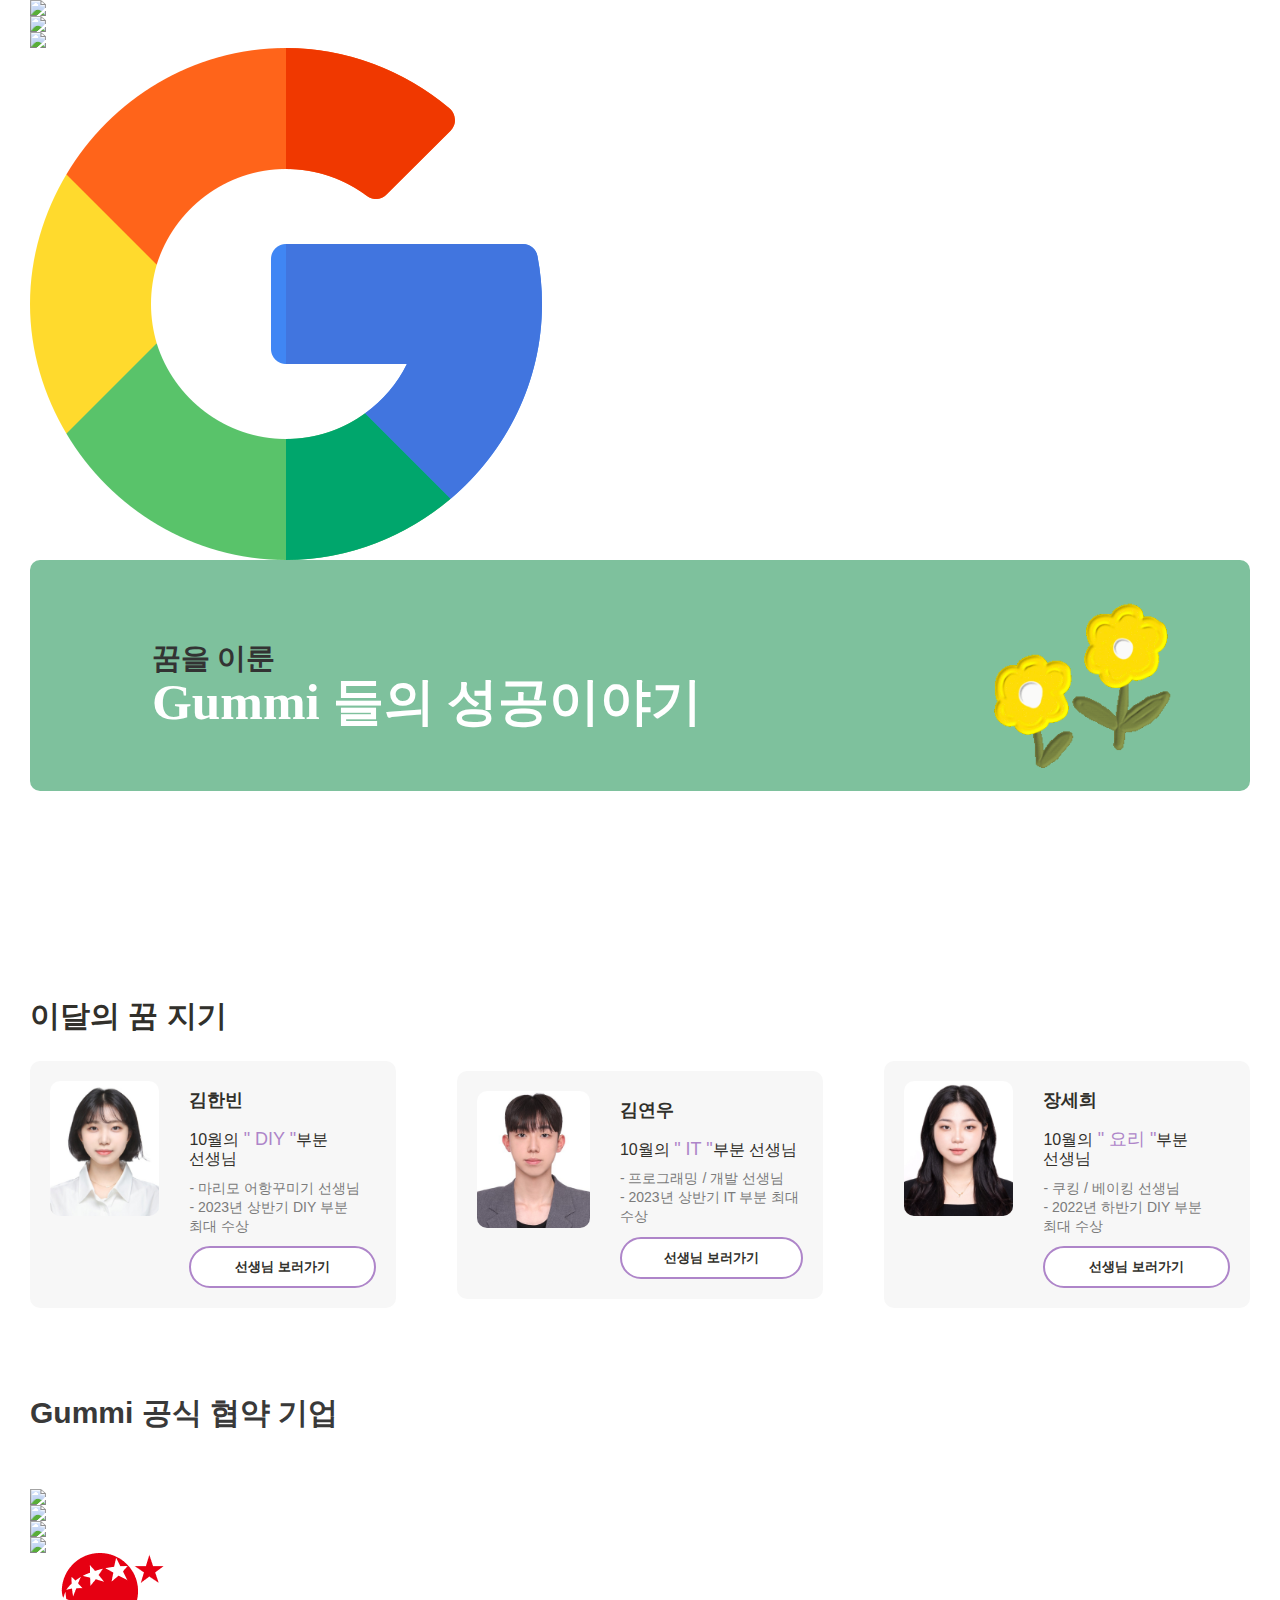
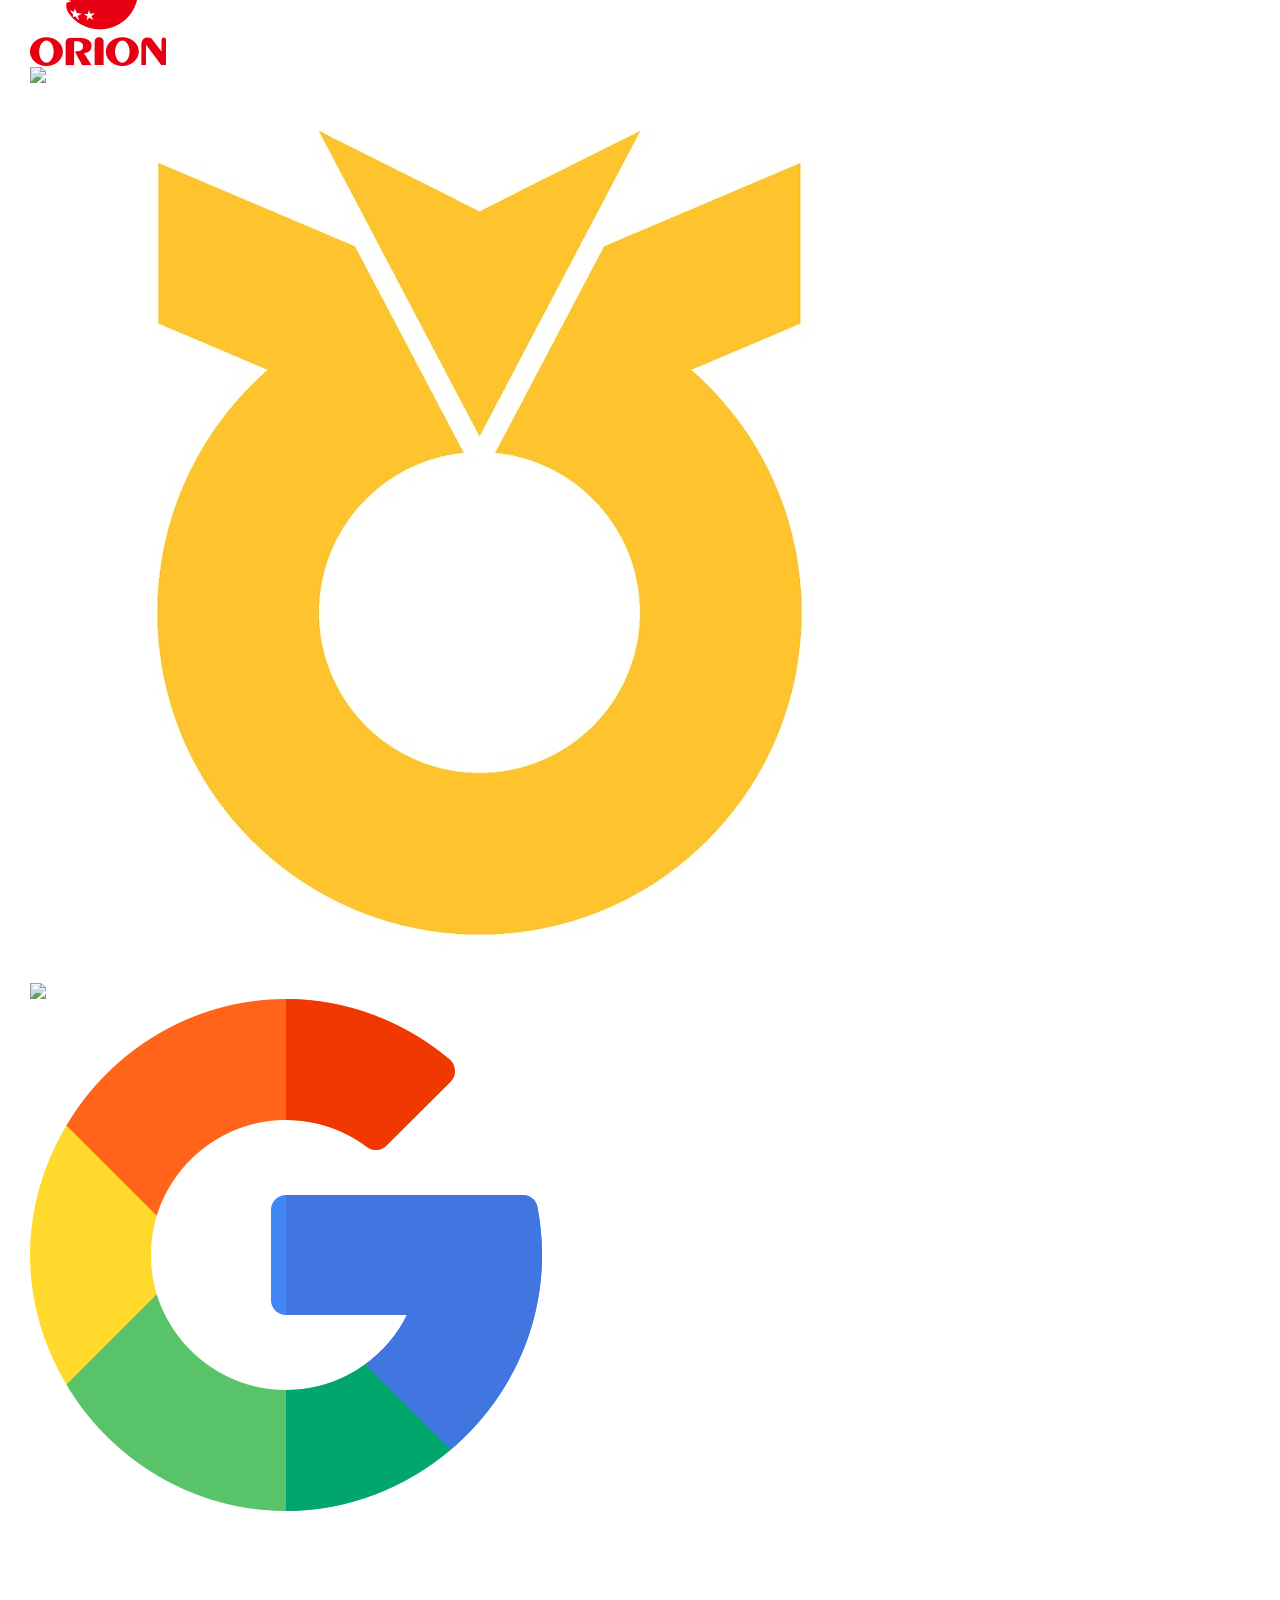
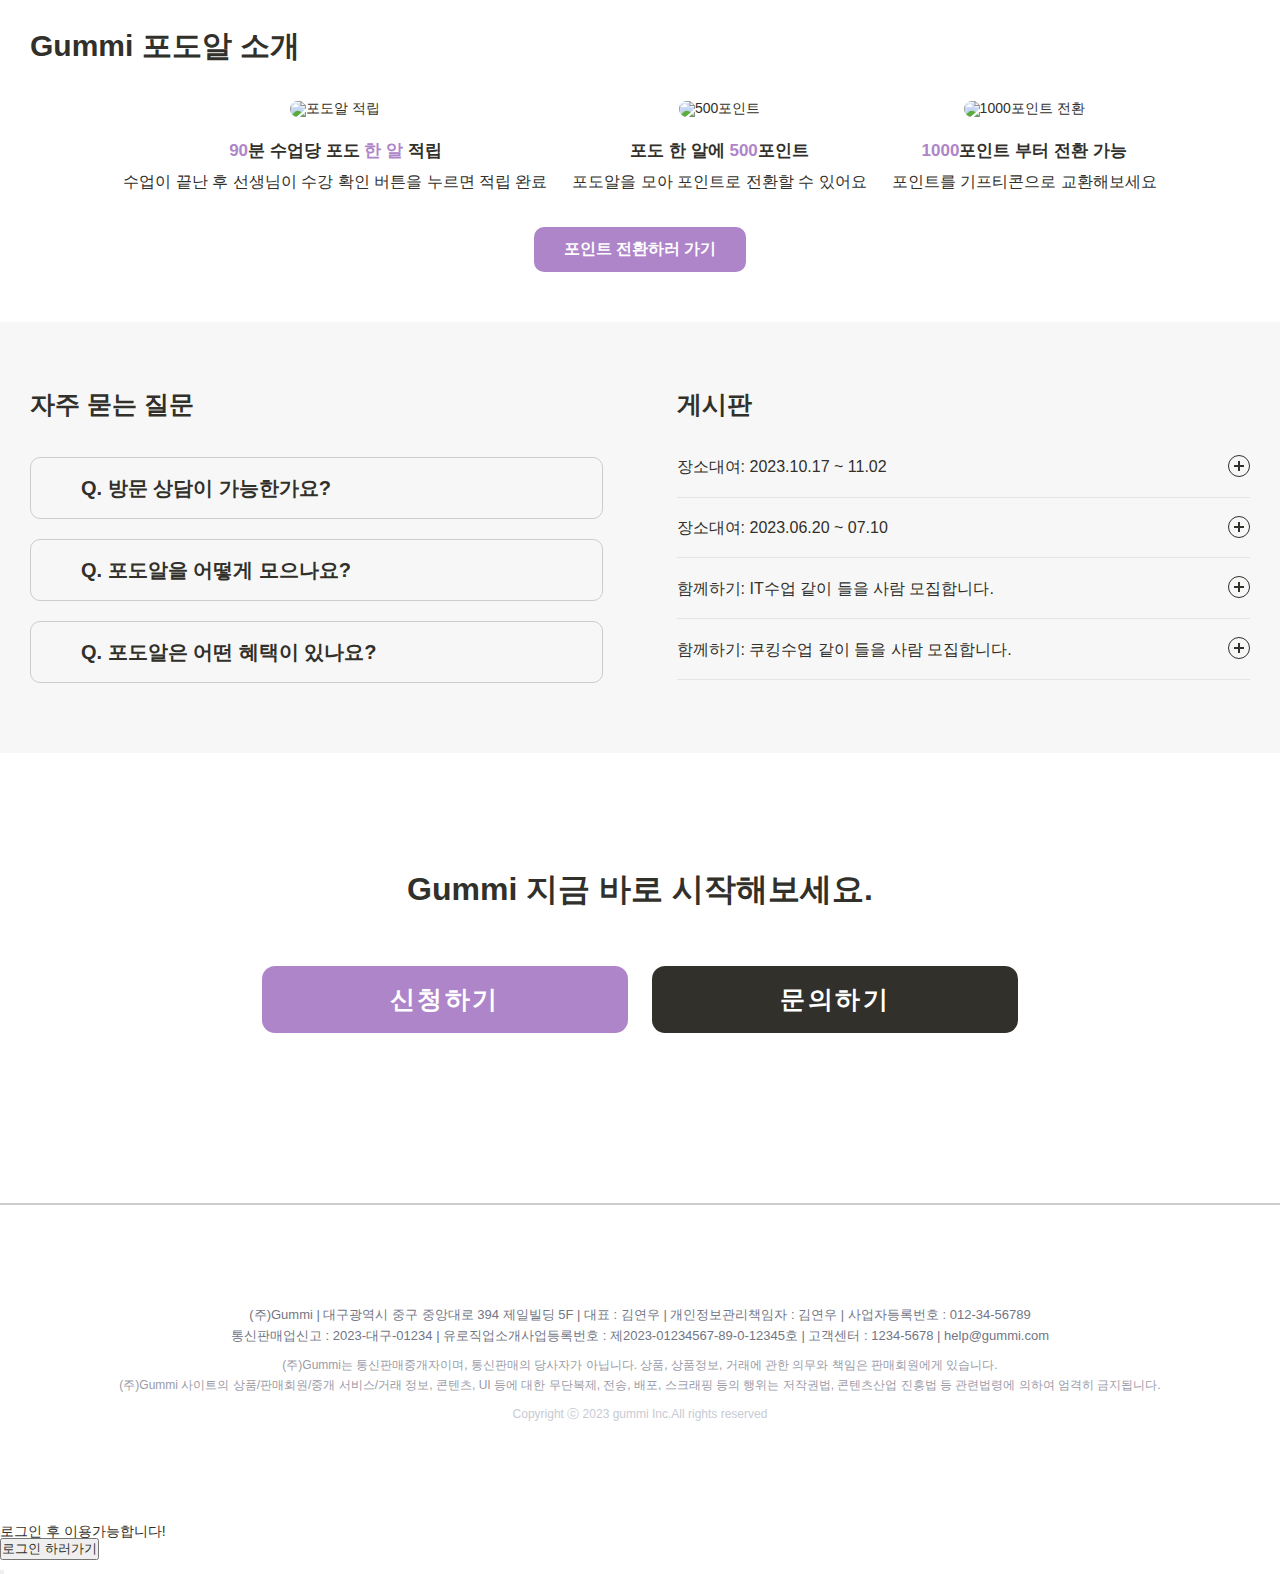
==== commit e7562ba0: "Merge pull request #30 from abong2/nunu" ====
--- a/index.html
+++ b/index.html
@@ -805,7 +805,7 @@
               <div class="inner">
                   <div class="myclass myclass1">
                       <div class="classtop">
-                          <h2>새로 오픈한 클래스</h2>
+                          <h2>새로 오픈한 클래스 <i class="fa-solid fa-bell"></i></h2>
                           <span class="classopen">더 보기</span>
                           <div class="classbutton swiper-button-next"></div>
                           <div class="classbutton swiper-button-prev"></div>
@@ -920,7 +920,7 @@
               <div class="inner">
                   <div class="myclass myclass2">
                       <div class="classtop">
-                          <h2>오늘의 BEST 클래스</h2>
+                          <h2>오늘의 BEST 클래스 <i class="fa-solid fa-thumbs-up"></i></h2>
                           <span class="classopen">더 보기</span>
                           <div class="classbutton swiper-button-next"></div>
                           <div class="classbutton swiper-button-prev"></div>
@@ -1037,6 +1037,20 @@
          <!-- 배너01 -->
          <section class="banner01">
             <div class="inner">
+                <div class="myclass classgo2">
+                    <div class="classtop">
+                        <h2 class="gogo">Gummi 공식 협약 기업</h2>
+                    </div>
+                            <section class="customer-logos slider">
+            <div class="slide"><img src="images/odd.png"></div>
+            <div class="slide"><img src="images/ch.jpg"></div>
+            <div class="slide"><img src="images/lote.png"></div>
+            <div class="slide"><img src="images/apple.jpg"></div>
+            <div class="slide"><img src="images/lg.png"></div>
+            <div class="slide"><img src="images/sta.png"></div>
+            <div class="slide"><img src="images/google.png"></div>
+           
+         </section>
                 <div class="banner_wrap">
                     <a href="success.html">
                         <div class="banner_txt">
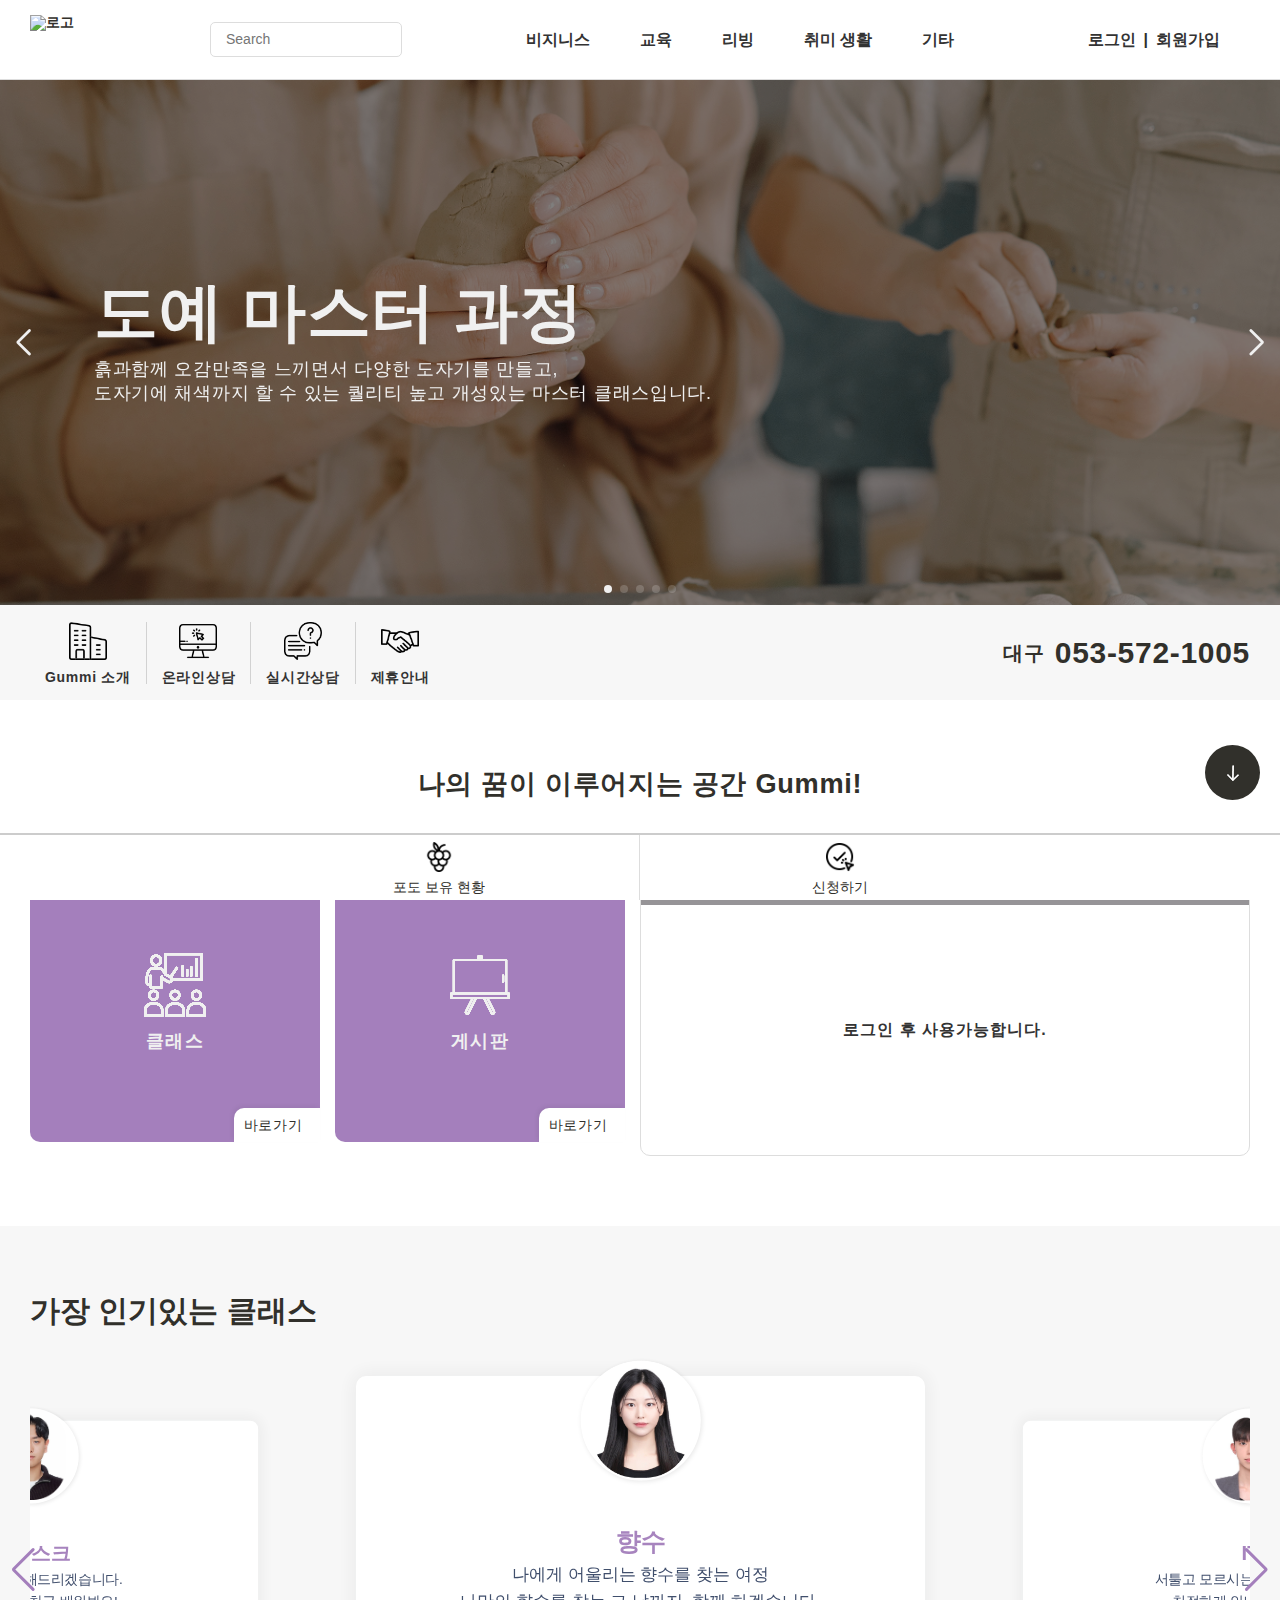
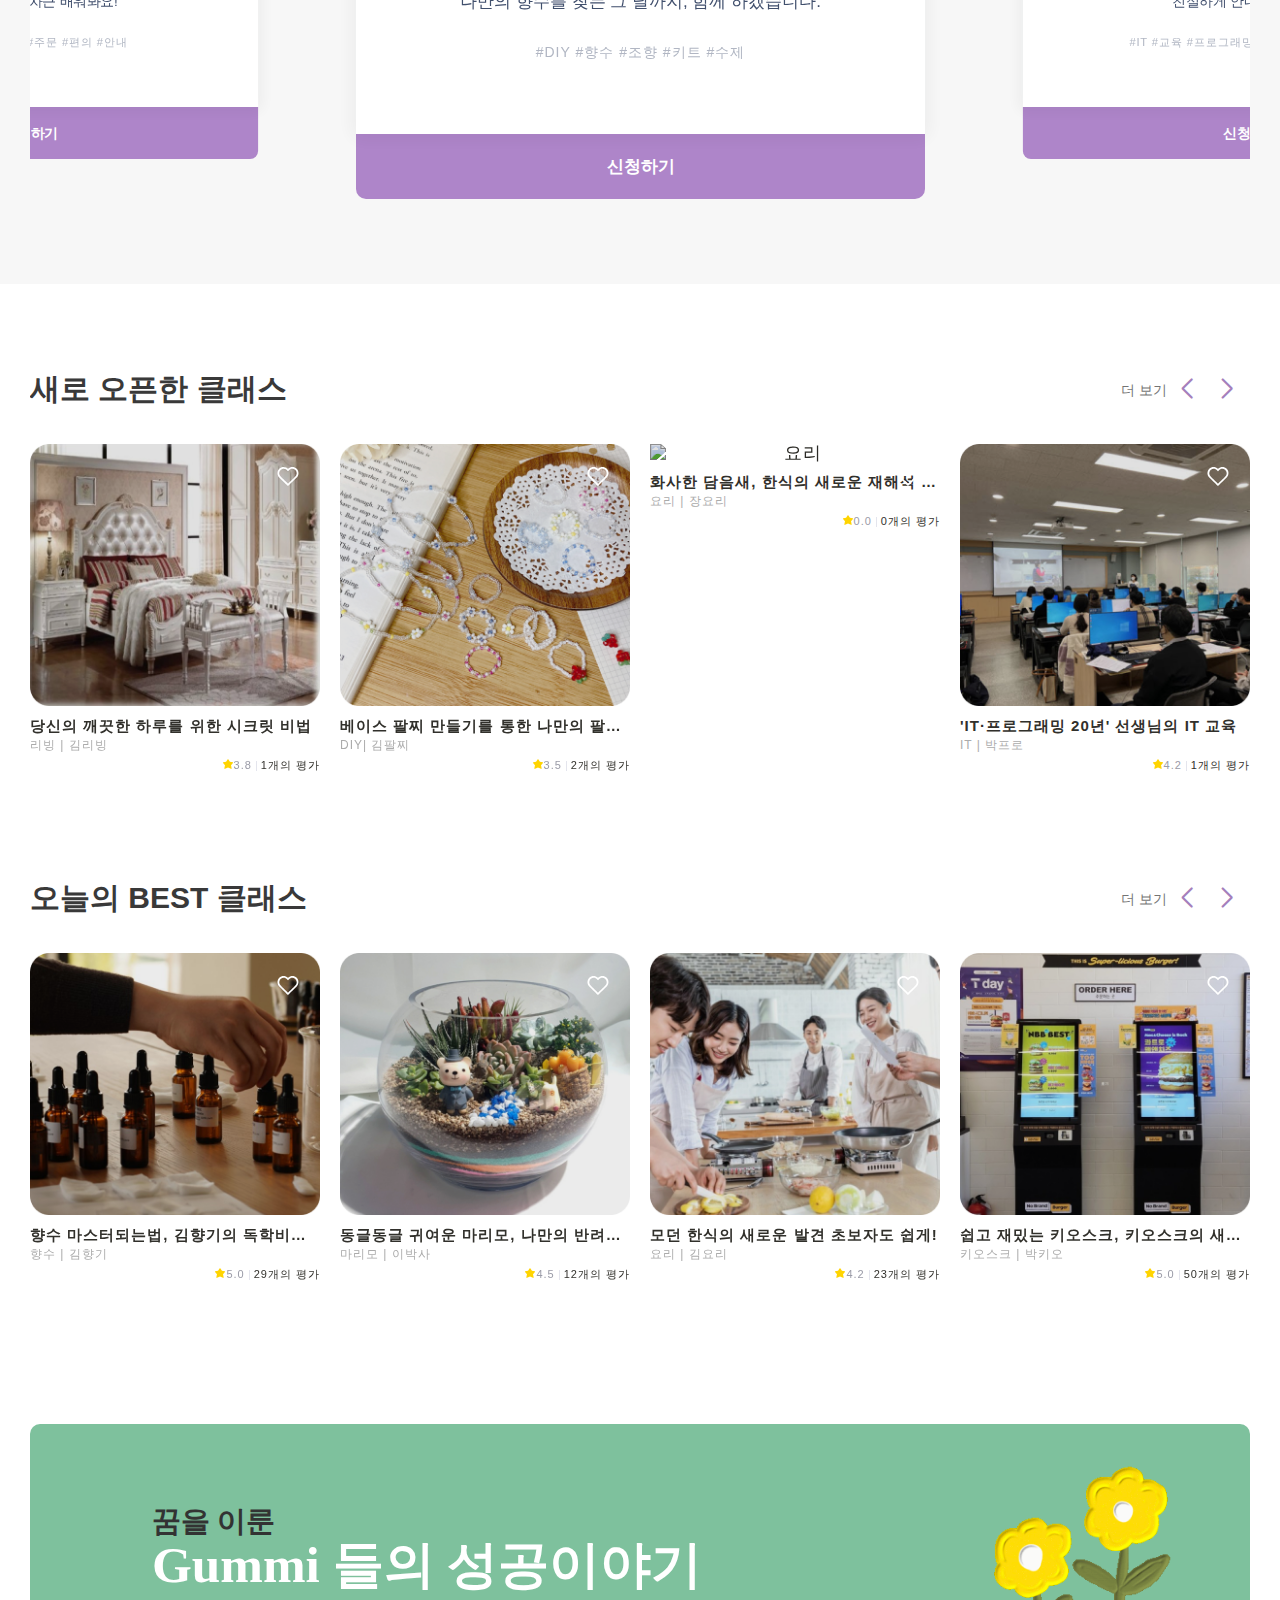
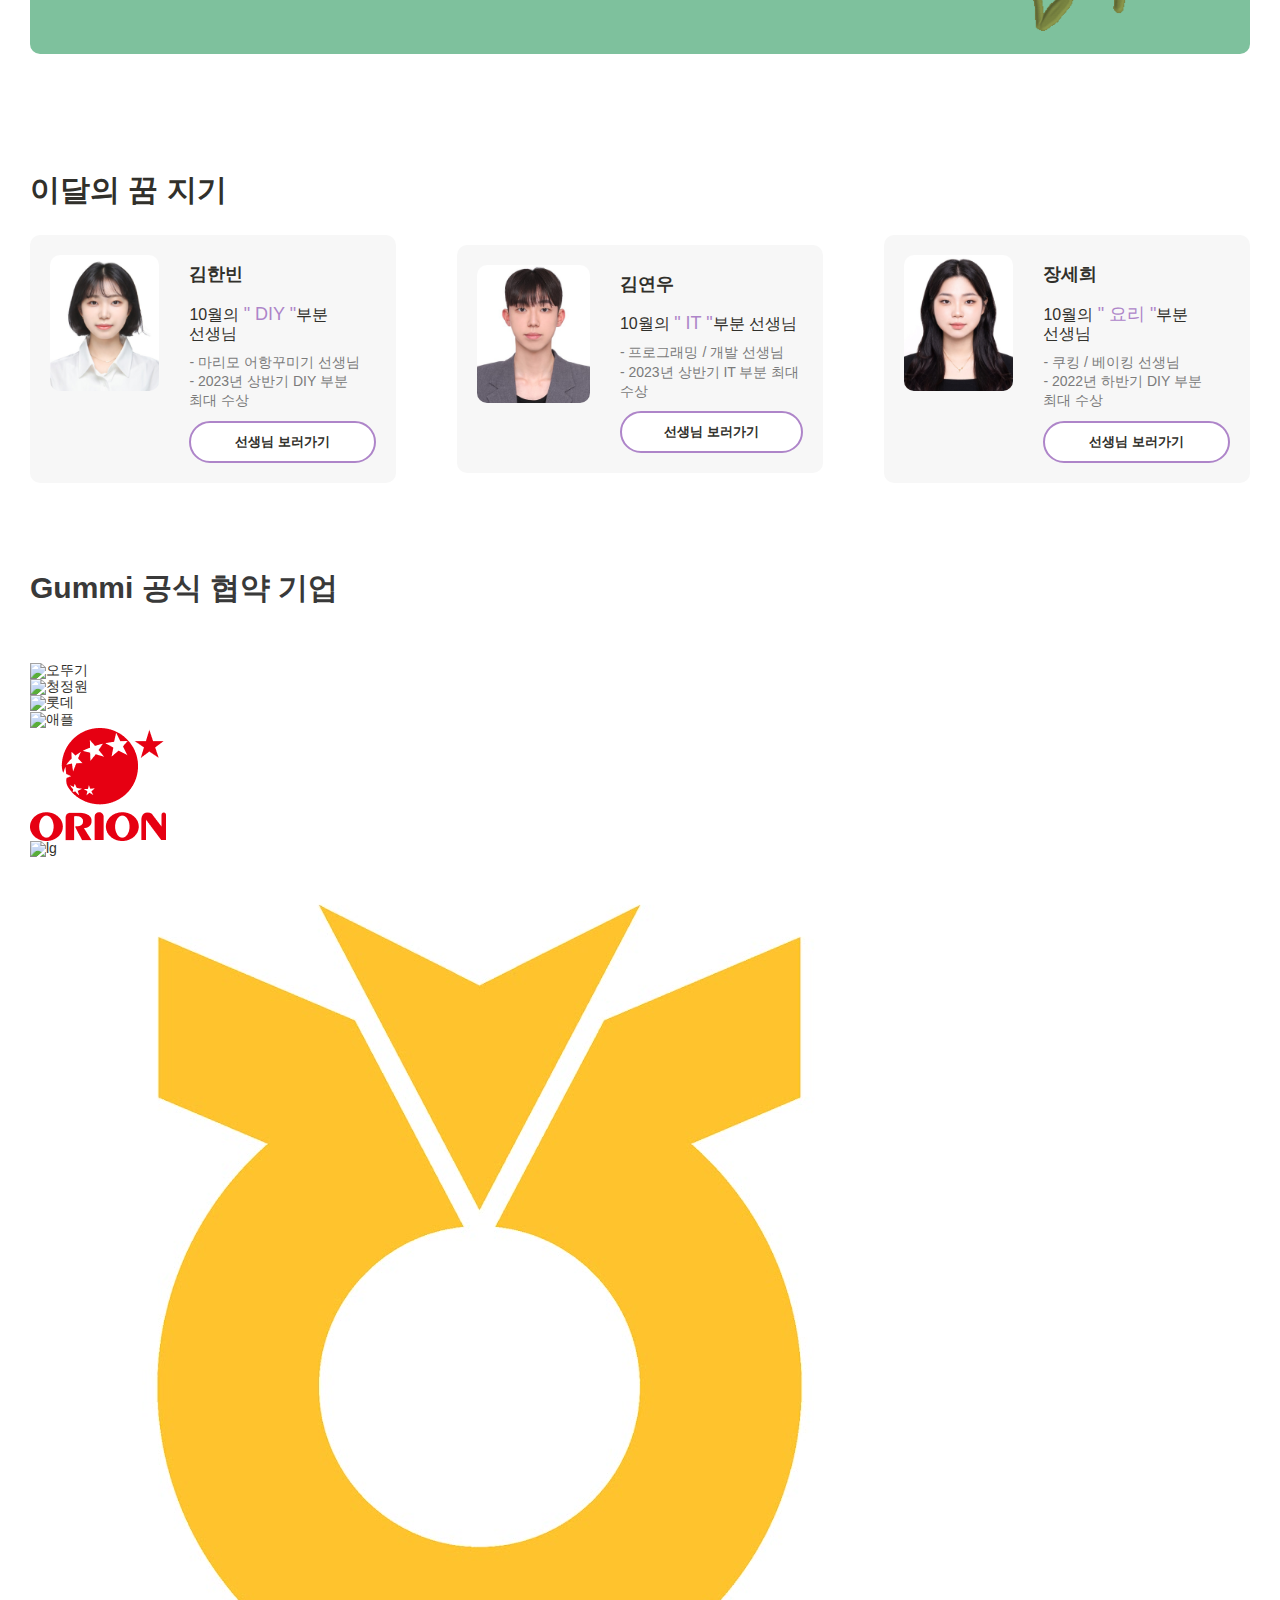
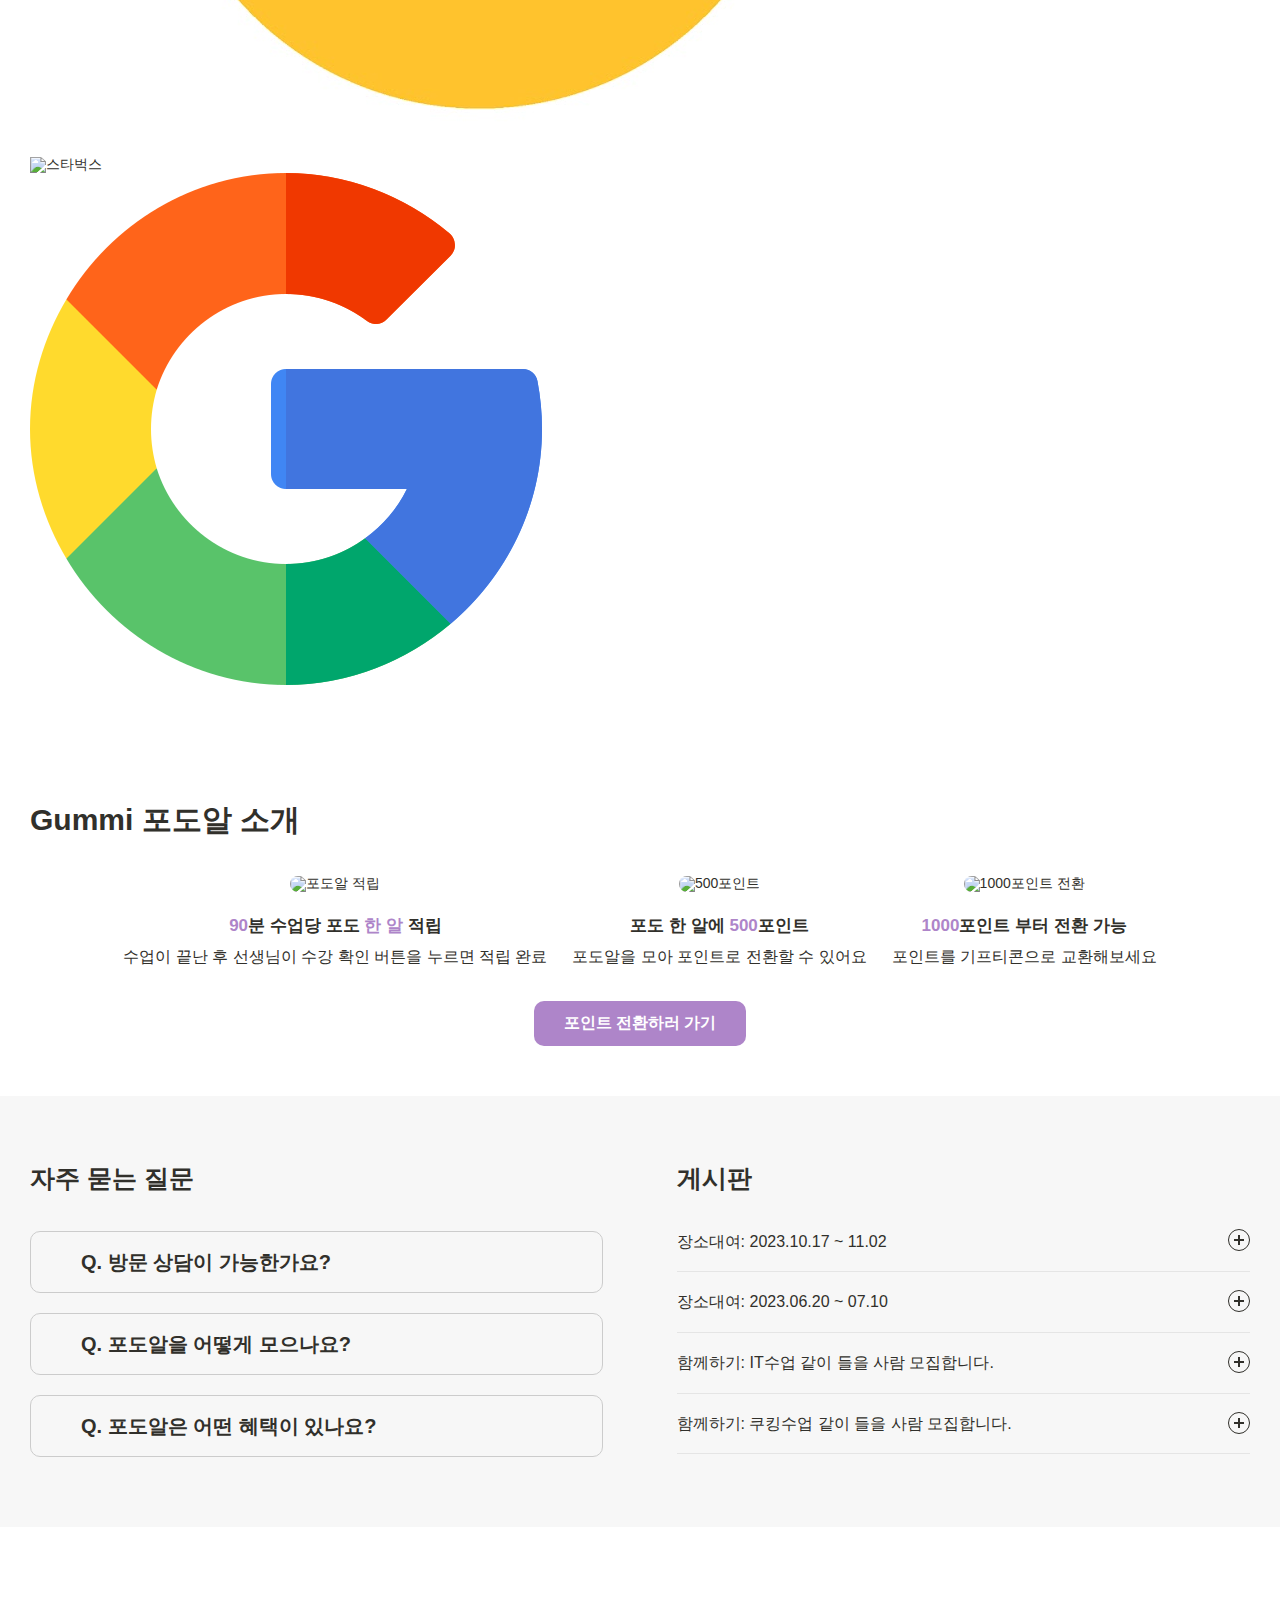
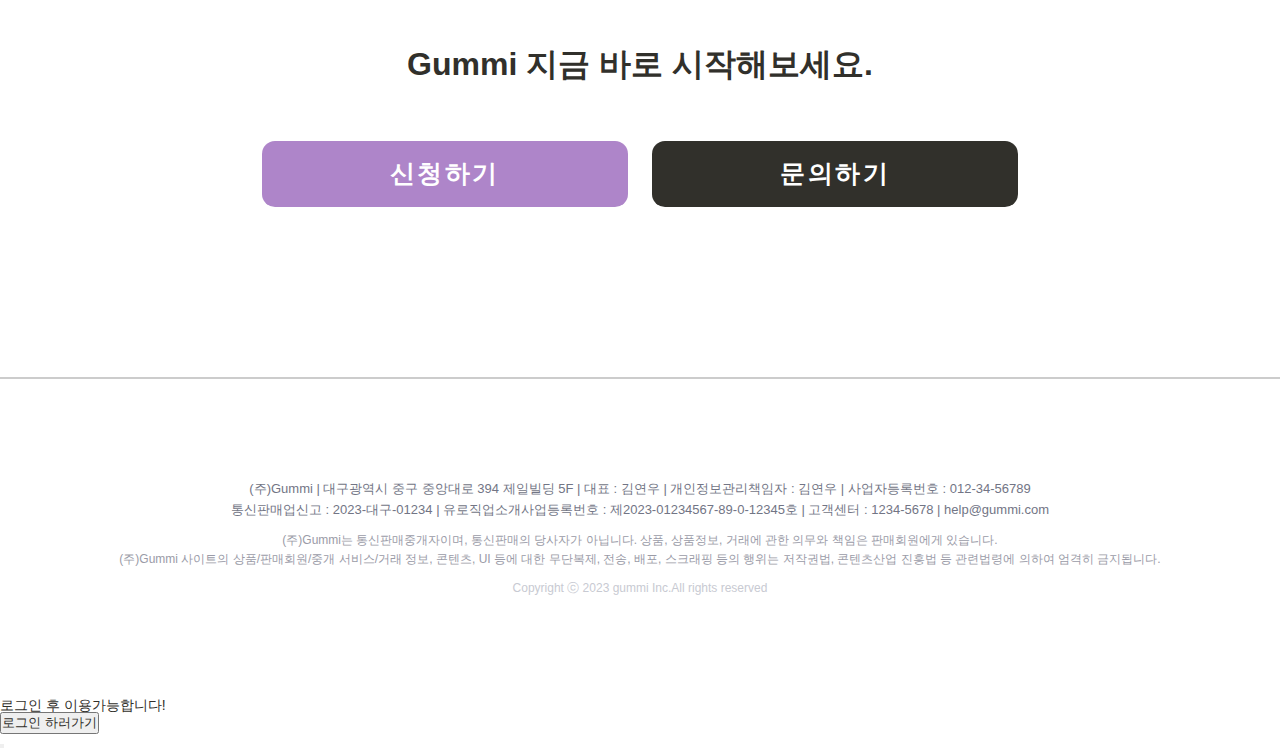
==== commit b6c9d721: "feat : qna 수정" ====
--- a/index.html
+++ b/index.html
@@ -484,8 +484,8 @@
                                         <div class="diy2">
                                             <img
                                                 src="images/popularclassteacher.png"
-                                                alt=""
-                                                id="diy2img1"
+                                                alt="선생님1"
+                                                id="diy2img1" 
                                             />
                                             <div class="diy2-h3">
                                                     <div class="diy2-star">
@@ -524,8 +524,8 @@
                                         <div class="diy2">
                                             <img
                                                 src="images/popularclassteacher2.png"
-                                                alt=""
-                                                id="diy2img1"
+                                                alt="선생님2"
+                                                id="diy2img1" 
                                             />
                                             <div class="diy2-h3">
                                                 <div class="diy2-star">
@@ -563,8 +563,8 @@
                                         <div class="diy2">
                                             <img
                                                 src="images/popularclassteacher4.png"
-                                                alt=""
-                                                id="diy2img1"
+                                                alt="선생님3"
+                                                id="diy2img1" 
                                             />
                                             <div class="diy2-h3">
                                                 <div class="diy2-star">
@@ -601,8 +601,8 @@
                                         <div class="diy2">
                                             <img
                                                 src="images/popularclassteacher3.png"
-                                                alt=""
-                                                id="diy2img1"
+                                                alt="선생님4"
+                                                id="diy2img1" 
                                             />
                                             <div class="diy2-h3">
                                                 <div class="diy2-star">
@@ -635,14 +635,13 @@
                                     </div>
                                 </div>
                             </div>
-    
                             <div class="swiper-slide slide2">
                                 <div class="popualclass-contents contents2">
                                     <div class="diy2">
                                         <img
                                             src="images/popularclassteacher2.png"
-                                            alt=""
-                                            id="diy2img1"
+                                            alt="선생님5"
+                                            id="diy2img1" 
                                         />
                                         <div class="diy2-h3">
                                             <div class="diy2-star">
@@ -680,8 +679,8 @@
                                     <div class="diy2">
                                         <img
                                             src="images/popularclassteacher4.png"
-                                            alt=""
-                                            id="diy2img1"
+                                            alt="선생님6"
+                                            id="diy2img1" 
                                         />
                                         <div class="diy2-h3">
                                             <div class="diy2-star">
@@ -798,14 +797,12 @@
                     <div class="swiper-button-next"></div>
                 </div>
             </section>
-        
-               
             <!-- 새로 오픈한 클래스 -->
                 <section class="class">
               <div class="inner">
                   <div class="myclass myclass1">
                       <div class="classtop">
-                          <h2>새로 오픈한 클래스 <i class="fa-solid fa-bell"></i></h2>
+                          <h2>새로 오픈한 클래스 </h2>
                           <span class="classopen">더 보기</span>
                           <div class="classbutton swiper-button-next"></div>
                           <div class="classbutton swiper-button-prev"></div>
@@ -815,7 +812,7 @@
                               <div class="swiper-wrapper">
                                   <div class="swiper-slide">
                                       <div class="myclass2-1">
-                                          <img src="images/living2.png" alt="">
+                                          <img src="images/living2.png" alt="리빙">
                                           <div class="myclassheart">
                                             <svg viewBox="0 0 24 24" data-testid="heart-thin" class="myclassheart"><path d="M20.75 4.8C19.55 3.6 18 3 16.45 3c-1.55 0-3.1.6-4.3 1.8-.05.05-.1.15-.15.2a.69.69 0 0 1-.15-.2C10.65 3.6 9.1 3 7.55 3c-1.55 0-3.1.6-4.3 1.8-2.35 2.4-2.35 6.35 0 8.75 2.35 2.4 8.55 8.35 8.55 8.35.05.1.15.1.2.1.05 0 .15 0 .15-.05 0 0 6.2-5.95 8.55-8.35 2.35-2.4 2.4-6.35.05-8.8ZM12 7.35c.35 0 .45-.4.75-.8 1.6-1.85 4.25-2.4 6.25-.9 1.3 1 1.95 2.75 1.65 4.35-.3 1.7-1.75 2.9-3 4.2-.65.65-5.65 5.4-5.65 5.4s-5-4.75-5.65-5.4c-1.25-1.25-2.7-2.5-3-4.2-.3-1.6.35-3.4 1.65-4.35 2-1.5 4.65-1 6.2.9.35.4.45.8.8.8Z" class="css-17f4zqp">
                                             </path></svg></button>
@@ -835,7 +832,7 @@
                                   </div>
                                   <div class="swiper-slide">
                                       <div class="myclass2-1">
-                                          <img src="images/bis.png" alt="">
+                                          <img src="images/bis.png" alt="비즈">
                                           <div class="myclassheart">
                                             <svg viewBox="0 0 24 24" data-testid="heart-thin" class="myclassheart"><path d="M20.75 4.8C19.55 3.6 18 3 16.45 3c-1.55 0-3.1.6-4.3 1.8-.05.05-.1.15-.15.2a.69.69 0 0 1-.15-.2C10.65 3.6 9.1 3 7.55 3c-1.55 0-3.1.6-4.3 1.8-2.35 2.4-2.35 6.35 0 8.75 2.35 2.4 8.55 8.35 8.55 8.35.05.1.15.1.2.1.05 0 .15 0 .15-.05 0 0 6.2-5.95 8.55-8.35 2.35-2.4 2.4-6.35.05-8.8ZM12 7.35c.35 0 .45-.4.75-.8 1.6-1.85 4.25-2.4 6.25-.9 1.3 1 1.95 2.75 1.65 4.35-.3 1.7-1.75 2.9-3 4.2-.65.65-5.65 5.4-5.65 5.4s-5-4.75-5.65-5.4c-1.25-1.25-2.7-2.5-3-4.2-.3-1.6.35-3.4 1.65-4.35 2-1.5 4.65-1 6.2.9.35.4.45.8.8.8Z" class="css-17f4zqp">
                                             </path></svg></button>
@@ -854,7 +851,7 @@
                                   </div>
                                   <div class="swiper-slide">    
                                       <div class="myclass2-1">
-                                          <img src="images/yoyoyoyo.png" alt="">
+                                          <img src="images/yoyoyoyo.png" alt="요리">
                                           <div class="myclassheart">
                                             <svg viewBox="0 0 24 24" data-testid="heart-thin" class="myclassheart"><path d="M20.75 4.8C19.55 3.6 18 3 16.45 3c-1.55 0-3.1.6-4.3 1.8-.05.05-.1.15-.15.2a.69.69 0 0 1-.15-.2C10.65 3.6 9.1 3 7.55 3c-1.55 0-3.1.6-4.3 1.8-2.35 2.4-2.35 6.35 0 8.75 2.35 2.4 8.55 8.35 8.55 8.35.05.1.15.1.2.1.05 0 .15 0 .15-.05 0 0 6.2-5.95 8.55-8.35 2.35-2.4 2.4-6.35.05-8.8ZM12 7.35c.35 0 .45-.4.75-.8 1.6-1.85 4.25-2.4 6.25-.9 1.3 1 1.95 2.75 1.65 4.35-.3 1.7-1.75 2.9-3 4.2-.65.65-5.65 5.4-5.65 5.4s-5-4.75-5.65-5.4c-1.25-1.25-2.7-2.5-3-4.2-.3-1.6.35-3.4 1.65-4.35 2-1.5 4.65-1 6.2.9.35.4.45.8.8.8Z" class="css-17f4zqp">
                                             </path></svg></button>
@@ -873,7 +870,7 @@
                                   </div>
                                   <div class="swiper-slide">   
                                       <div class="myclass2-1">
-                                          <img src="images/itit.png" alt="">
+                                          <img src="images/itit.png" alt="it">
                                           <div class="myclassheart">
                                             <svg viewBox="0 0 24 24" data-testid="heart-thin" class="myclassheart"><path d="M20.75 4.8C19.55 3.6 18 3 16.45 3c-1.55 0-3.1.6-4.3 1.8-.05.05-.1.15-.15.2a.69.69 0 0 1-.15-.2C10.65 3.6 9.1 3 7.55 3c-1.55 0-3.1.6-4.3 1.8-2.35 2.4-2.35 6.35 0 8.75 2.35 2.4 8.55 8.35 8.55 8.35.05.1.15.1.2.1.05 0 .15 0 .15-.05 0 0 6.2-5.95 8.55-8.35 2.35-2.4 2.4-6.35.05-8.8ZM12 7.35c.35 0 .45-.4.75-.8 1.6-1.85 4.25-2.4 6.25-.9 1.3 1 1.95 2.75 1.65 4.35-.3 1.7-1.75 2.9-3 4.2-.65.65-5.65 5.4-5.65 5.4s-5-4.75-5.65-5.4c-1.25-1.25-2.7-2.5-3-4.2-.3-1.6.35-3.4 1.65-4.35 2-1.5 4.65-1 6.2.9.35.4.45.8.8.8Z" class="css-17f4zqp">
                                             </path></svg></button>
@@ -892,7 +889,7 @@
                                   </div>
                                   <div class="swiper-slide">   
                                       <div class="myclass2-1">
-                                          <img src="images/yori4 1.png" alt="">
+                                          <img src="images/yori4 1.png" alt="요리">
                                           <div class="myclassheart">
                                             <svg viewBox="0 0 24 24" data-testid="heart-thin" class="myclassheart"><path d="M20.75 4.8C19.55 3.6 18 3 16.45 3c-1.55 0-3.1.6-4.3 1.8-.05.05-.1.15-.15.2a.69.69 0 0 1-.15-.2C10.65 3.6 9.1 3 7.55 3c-1.55 0-3.1.6-4.3 1.8-2.35 2.4-2.35 6.35 0 8.75 2.35 2.4 8.55 8.35 8.55 8.35.05.1.15.1.2.1.05 0 .15 0 .15-.05 0 0 6.2-5.95 8.55-8.35 2.35-2.4 2.4-6.35.05-8.8ZM12 7.35c.35 0 .45-.4.75-.8 1.6-1.85 4.25-2.4 6.25-.9 1.3 1 1.95 2.75 1.65 4.35-.3 1.7-1.75 2.9-3 4.2-.65.65-5.65 5.4-5.65 5.4s-5-4.75-5.65-5.4c-1.25-1.25-2.7-2.5-3-4.2-.3-1.6.35-3.4 1.65-4.35 2-1.5 4.65-1 6.2.9.35.4.45.8.8.8Z" class="css-17f4zqp">
                                             </path></svg></button>
@@ -920,7 +917,7 @@
               <div class="inner">
                   <div class="myclass myclass2">
                       <div class="classtop">
-                          <h2>오늘의 BEST 클래스 <i class="fa-solid fa-thumbs-up"></i></h2>
+                          <h2>오늘의 BEST 클래스</h2>
                           <span class="classopen">더 보기</span>
                           <div class="classbutton swiper-button-next"></div>
                           <div class="classbutton swiper-button-prev"></div>
@@ -930,7 +927,7 @@
                               <div class="swiper-wrapper">
                                   <div class="swiper-slide">
                                       <div class="myclass2-1">
-                                          <img src="images/subscription_img_main 1.png" alt="">
+                                          <img src="images/subscription_img_main 1.png" alt="향수">
                                           <div class="myclassheart">
                                             <svg viewBox="0 0 24 24" data-testid="heart-thin" class="myclassheart"><path d="M20.75 4.8C19.55 3.6 18 3 16.45 3c-1.55 0-3.1.6-4.3 1.8-.05.05-.1.15-.15.2a.69.69 0 0 1-.15-.2C10.65 3.6 9.1 3 7.55 3c-1.55 0-3.1.6-4.3 1.8-2.35 2.4-2.35 6.35 0 8.75 2.35 2.4 8.55 8.35 8.55 8.35.05.1.15.1.2.1.05 0 .15 0 .15-.05 0 0 6.2-5.95 8.55-8.35 2.35-2.4 2.4-6.35.05-8.8ZM12 7.35c.35 0 .45-.4.75-.8 1.6-1.85 4.25-2.4 6.25-.9 1.3 1 1.95 2.75 1.65 4.35-.3 1.7-1.75 2.9-3 4.2-.65.65-5.65 5.4-5.65 5.4s-5-4.75-5.65-5.4c-1.25-1.25-2.7-2.5-3-4.2-.3-1.6.35-3.4 1.65-4.35 2-1.5 4.65-1 6.2.9.35.4.45.8.8.8Z" class="css-17f4zqp">
                                             </path></svg></button>
@@ -950,7 +947,7 @@
                                   </div>
                                   <div class="swiper-slide">
                                       <div class="myclass2-1">
-                                          <img src="images/marimo.png" alt="">
+                                          <img src="images/marimo.png" alt="마리모">
                                           <div class="myclassheart">
                                             <svg viewBox="0 0 24 24" data-testid="heart-thin" class="myclassheart"><path d="M20.75 4.8C19.55 3.6 18 3 16.45 3c-1.55 0-3.1.6-4.3 1.8-.05.05-.1.15-.15.2a.69.69 0 0 1-.15-.2C10.65 3.6 9.1 3 7.55 3c-1.55 0-3.1.6-4.3 1.8-2.35 2.4-2.35 6.35 0 8.75 2.35 2.4 8.55 8.35 8.55 8.35.05.1.15.1.2.1.05 0 .15 0 .15-.05 0 0 6.2-5.95 8.55-8.35 2.35-2.4 2.4-6.35.05-8.8ZM12 7.35c.35 0 .45-.4.75-.8 1.6-1.85 4.25-2.4 6.25-.9 1.3 1 1.95 2.75 1.65 4.35-.3 1.7-1.75 2.9-3 4.2-.65.65-5.65 5.4-5.65 5.4s-5-4.75-5.65-5.4c-1.25-1.25-2.7-2.5-3-4.2-.3-1.6.35-3.4 1.65-4.35 2-1.5 4.65-1 6.2.9.35.4.45.8.8.8Z" class="css-17f4zqp">
                                             </path></svg></button>
@@ -970,7 +967,7 @@
                                   </div>
                                   <div class="swiper-slide">    
                                       <div class="myclass2-1">
-                                          <img src="images/yori.png" alt="">
+                                          <img src="images/yori.png" alt="모던 한식">
                                           <div class="myclassheart">
                                            <svg viewBox="0 0 24 24" data-testid="heart-thin" class="myclassheart"><path d="M20.75 4.8C19.55 3.6 18 3 16.45 3c-1.55 0-3.1.6-4.3 1.8-.05.05-.1.15-.15.2a.69.69 0 0 1-.15-.2C10.65 3.6 9.1 3 7.55 3c-1.55 0-3.1.6-4.3 1.8-2.35 2.4-2.35 6.35 0 8.75 2.35 2.4 8.55 8.35 8.55 8.35.05.1.15.1.2.1.05 0 .15 0 .15-.05 0 0 6.2-5.95 8.55-8.35 2.35-2.4 2.4-6.35.05-8.8ZM12 7.35c.35 0 .45-.4.75-.8 1.6-1.85 4.25-2.4 6.25-.9 1.3 1 1.95 2.75 1.65 4.35-.3 1.7-1.75 2.9-3 4.2-.65.65-5.65 5.4-5.65 5.4s-5-4.75-5.65-5.4c-1.25-1.25-2.7-2.5-3-4.2-.3-1.6.35-3.4 1.65-4.35 2-1.5 4.65-1 6.2.9.35.4.45.8.8.8Z" class="css-17f4zqp">
                                             </path></svg></button>
@@ -990,7 +987,7 @@
                                   </div>
                                   <div class="swiper-slide">    
                                       <div class="myclass2-1">
-                                          <img src="images/kiho.png" alt="">
+                                          <img src="images/kiho.png" alt="키오스크">
                                           <div class="myclassheart">
                                             <svg viewBox="0 0 24 24" data-testid="heart-thin" class="myclassheart"><path d="M20.75 4.8C19.55 3.6 18 3 16.45 3c-1.55 0-3.1.6-4.3 1.8-.05.05-.1.15-.15.2a.69.69 0 0 1-.15-.2C10.65 3.6 9.1 3 7.55 3c-1.55 0-3.1.6-4.3 1.8-2.35 2.4-2.35 6.35 0 8.75 2.35 2.4 8.55 8.35 8.55 8.35.05.1.15.1.2.1.05 0 .15 0 .15-.05 0 0 6.2-5.95 8.55-8.35 2.35-2.4 2.4-6.35.05-8.8ZM12 7.35c.35 0 .45-.4.75-.8 1.6-1.85 4.25-2.4 6.25-.9 1.3 1 1.95 2.75 1.65 4.35-.3 1.7-1.75 2.9-3 4.2-.65.65-5.65 5.4-5.65 5.4s-5-4.75-5.65-5.4c-1.25-1.25-2.7-2.5-3-4.2-.3-1.6.35-3.4 1.65-4.35 2-1.5 4.65-1 6.2.9.35.4.45.8.8.8Z" class="css-17f4zqp">
                                             </path></svg></button>
@@ -1010,7 +1007,7 @@
                                   </div>
                                   <div class="swiper-slide">   
                                       <div class="myclass2-1">
-                                          <img src="images/yoyori.png" alt="">
+                                          <img src="images/yoyori.png" alt="쿠키">
                                           <div class="myclassheart">
                                            <svg viewBox="0 0 24 24" data-testid="heart-thin" class="myclassheart"><path d="M20.75 4.8C19.55 3.6 18 3 16.45 3c-1.55 0-3.1.6-4.3 1.8-.05.05-.1.15-.15.2a.69.69 0 0 1-.15-.2C10.65 3.6 9.1 3 7.55 3c-1.55 0-3.1.6-4.3 1.8-2.35 2.4-2.35 6.35 0 8.75 2.35 2.4 8.55 8.35 8.55 8.35.05.1.15.1.2.1.05 0 .15 0 .15-.05 0 0 6.2-5.95 8.55-8.35 2.35-2.4 2.4-6.35.05-8.8ZM12 7.35c.35 0 .45-.4.75-.8 1.6-1.85 4.25-2.4 6.25-.9 1.3 1 1.95 2.75 1.65 4.35-.3 1.7-1.75 2.9-3 4.2-.65.65-5.65 5.4-5.65 5.4s-5-4.75-5.65-5.4c-1.25-1.25-2.7-2.5-3-4.2-.3-1.6.35-3.4 1.65-4.35 2-1.5 4.65-1 6.2.9.35.4.45.8.8.8Z" class="css-17f4zqp">
                                             </path></svg></button>
@@ -1037,20 +1034,6 @@
          <!-- 배너01 -->
          <section class="banner01">
             <div class="inner">
-                <div class="myclass classgo2">
-                    <div class="classtop">
-                        <h2 class="gogo">Gummi 공식 협약 기업</h2>
-                    </div>
-                            <section class="customer-logos slider">
-            <div class="slide"><img src="images/odd.png"></div>
-            <div class="slide"><img src="images/ch.jpg"></div>
-            <div class="slide"><img src="images/lote.png"></div>
-            <div class="slide"><img src="images/apple.jpg"></div>
-            <div class="slide"><img src="images/lg.png"></div>
-            <div class="slide"><img src="images/sta.png"></div>
-            <div class="slide"><img src="images/google.png"></div>
-           
-         </section>
                 <div class="banner_wrap">
                     <a href="success.html">
                         <div class="banner_txt">
@@ -1063,8 +1046,7 @@
                     </a>
                 </div>
             </div>
-        </section>   
-
+        </section> 
             <!-- 이달의선생님 -->
             <section class="teacher">
                 <div class="inner">
@@ -1124,23 +1106,23 @@
                         </div>
                     </div>
                 </section>
-                                 <!-- 협약기업 -->
-          <section class="classgo">
+         <!-- 협약기업 -->
+         <section class="classgo">
             <div class="inner">
                 <div class="myclass classgo2">
                     <div class="classtop">
                         <h2 class="gogo">Gummi 공식 협약 기업</h2>
                     </div>
             <section class="customer-logos slider">
-            <div class="slide"><img src="images/odd.png"></div>
-            <div class="slide"><img src="images/ch.jpg"></div>
-            <div class="slide"><img src="images/lote.png"></div>
-            <div class="slide"><img src="images/apple.jpg"></div>
-            <div class="slide"><img src="images/orion.png"></div>
-            <div class="slide"><img src="images/lg.png"></div>
-            <div class="slide"><img src="images/nong.png"></div>
-            <div class="slide"><img src="images/sta.png"></div>
-            <div class="slide"><img src="images/google.png"></div>
+            <div class="slide"><img src="images/odd.png" alt="오뚜기"></div>
+            <div class="slide"><img src="images/ch.jpg" alt="청정원"></div>
+            <div class="slide"><img src="images/lote.png" alt="롯데"></div>
+            <div class="slide"><img src="images/apple.jpg" alt="애플"></div>
+            <div class="slide"><img src="images/orion.png" alt="오리온"></div>
+            <div class="slide"><img src="images/lg.png" alt="lg"></div>
+            <div class="slide"><img src="images/nong.png" alt="농협"></div>
+            <div class="slide"><img src="images/sta.png" alt="스타벅스"></div>
+            <div class="slide"><img src="images/google.png" alt="구글"></div>
          </section>
                 </div>
             </div>
@@ -1159,7 +1141,7 @@
                         <h2 class="gumistart">또 누군가에게는 <strong><span>새로운 출발이 </span></strong>될 <br><strong><span>전환점을 설계하는</span></strong> 일입니다.</h2>
                     </div>
                     <div class="gummioffice2">
-                        <img src="images/gummioffice.png" alt="">
+                        <img src="images/gummioffice.png" alt="사무실">
                     </div>
                 </div>
                 </section>
@@ -1227,7 +1209,7 @@
                                 <div id="boxholder_2" class="box cpbox text">
                                     <h2>포도알은 어떤 혜택이 있나요?</h2>
                                     <div class="box_content">
-                                        <p>포도알을 10개 모으시면 포인트로 전환하여 기프티콘 및 다양한 물품을 구매할 수 있습니다.</p>
+                                        <p>포도알을 모으시면 포인트로 전환하여 기프티콘 및 다양한 물품을 구매할 수 있습니다.</p>
                                     </div>
                                     <div class="clear"><!--space--></div>
                                 </div>
--- a/css/class2.css
+++ b/css/class2.css
@@ -136,6 +136,7 @@
 .slick-slide img
 {
     display: block;
+    cursor: pointer;
 }
 .slick-slide.slick-loading img
 {
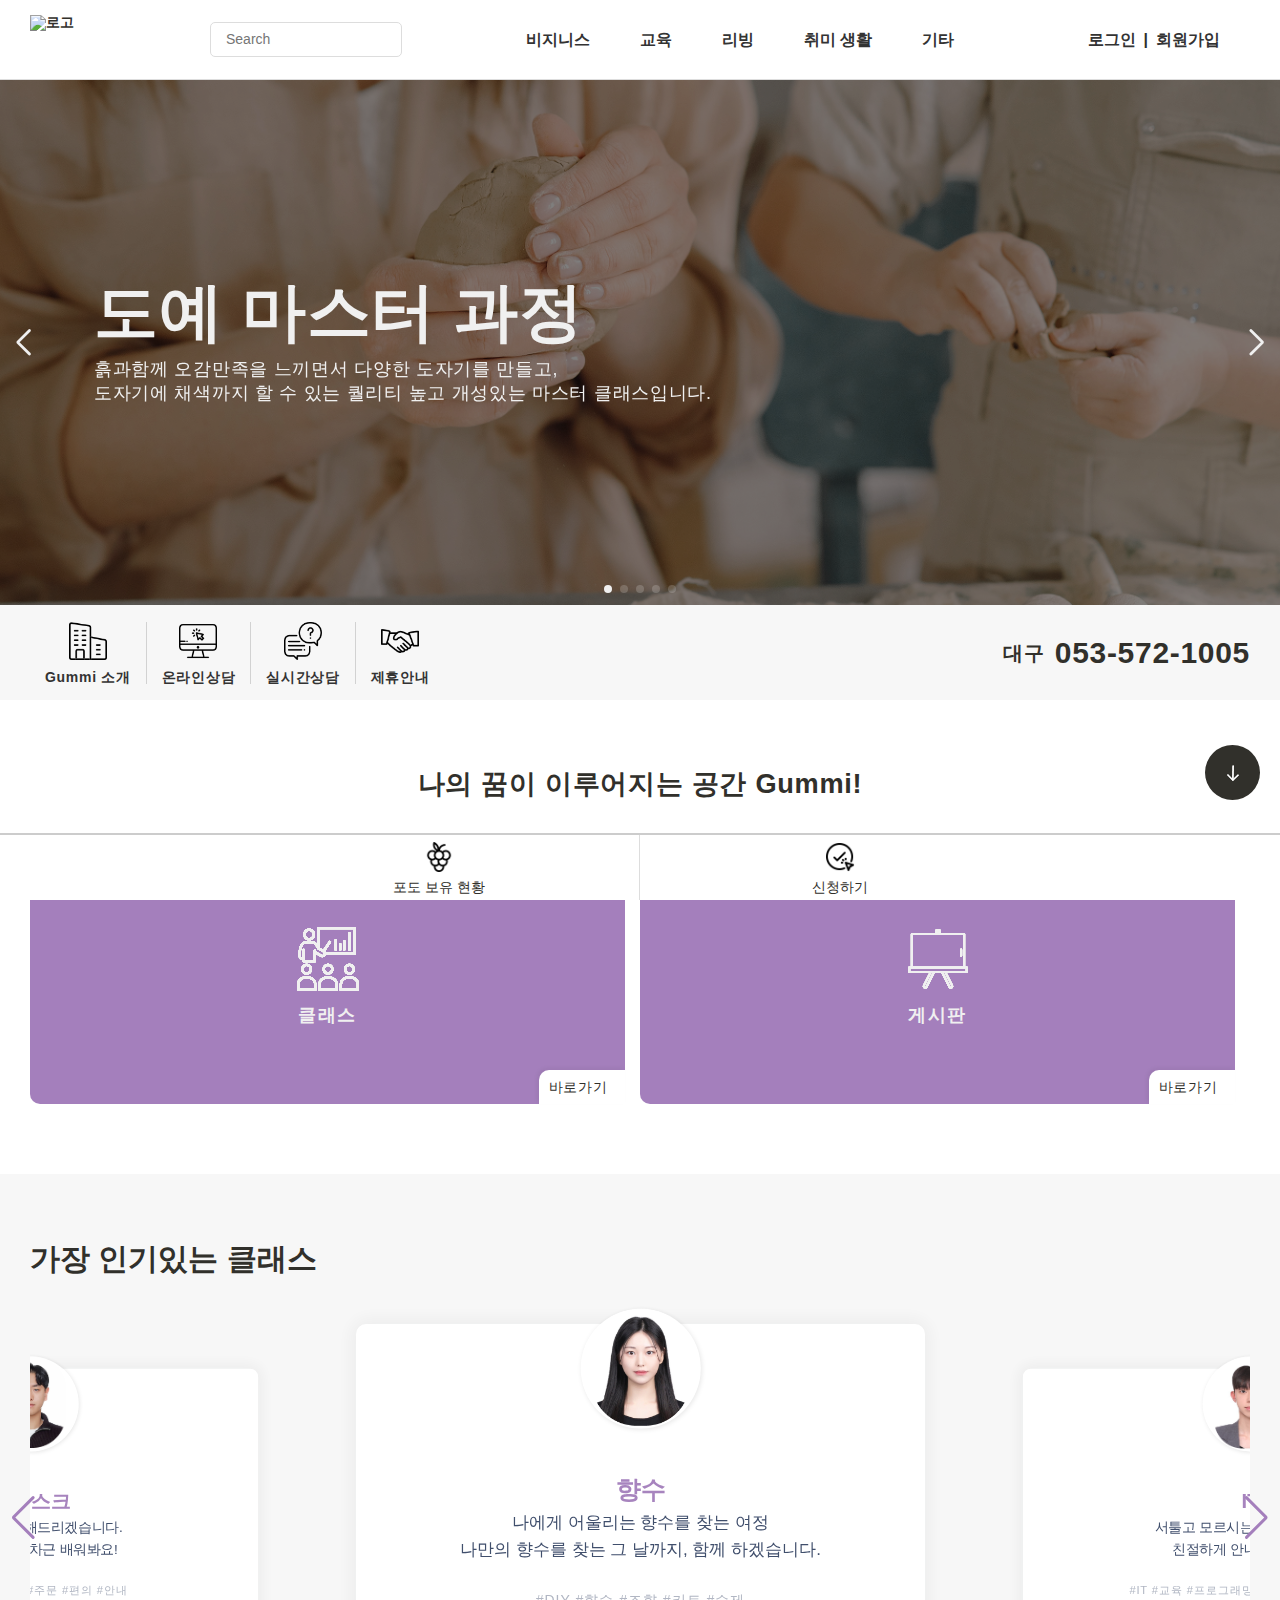
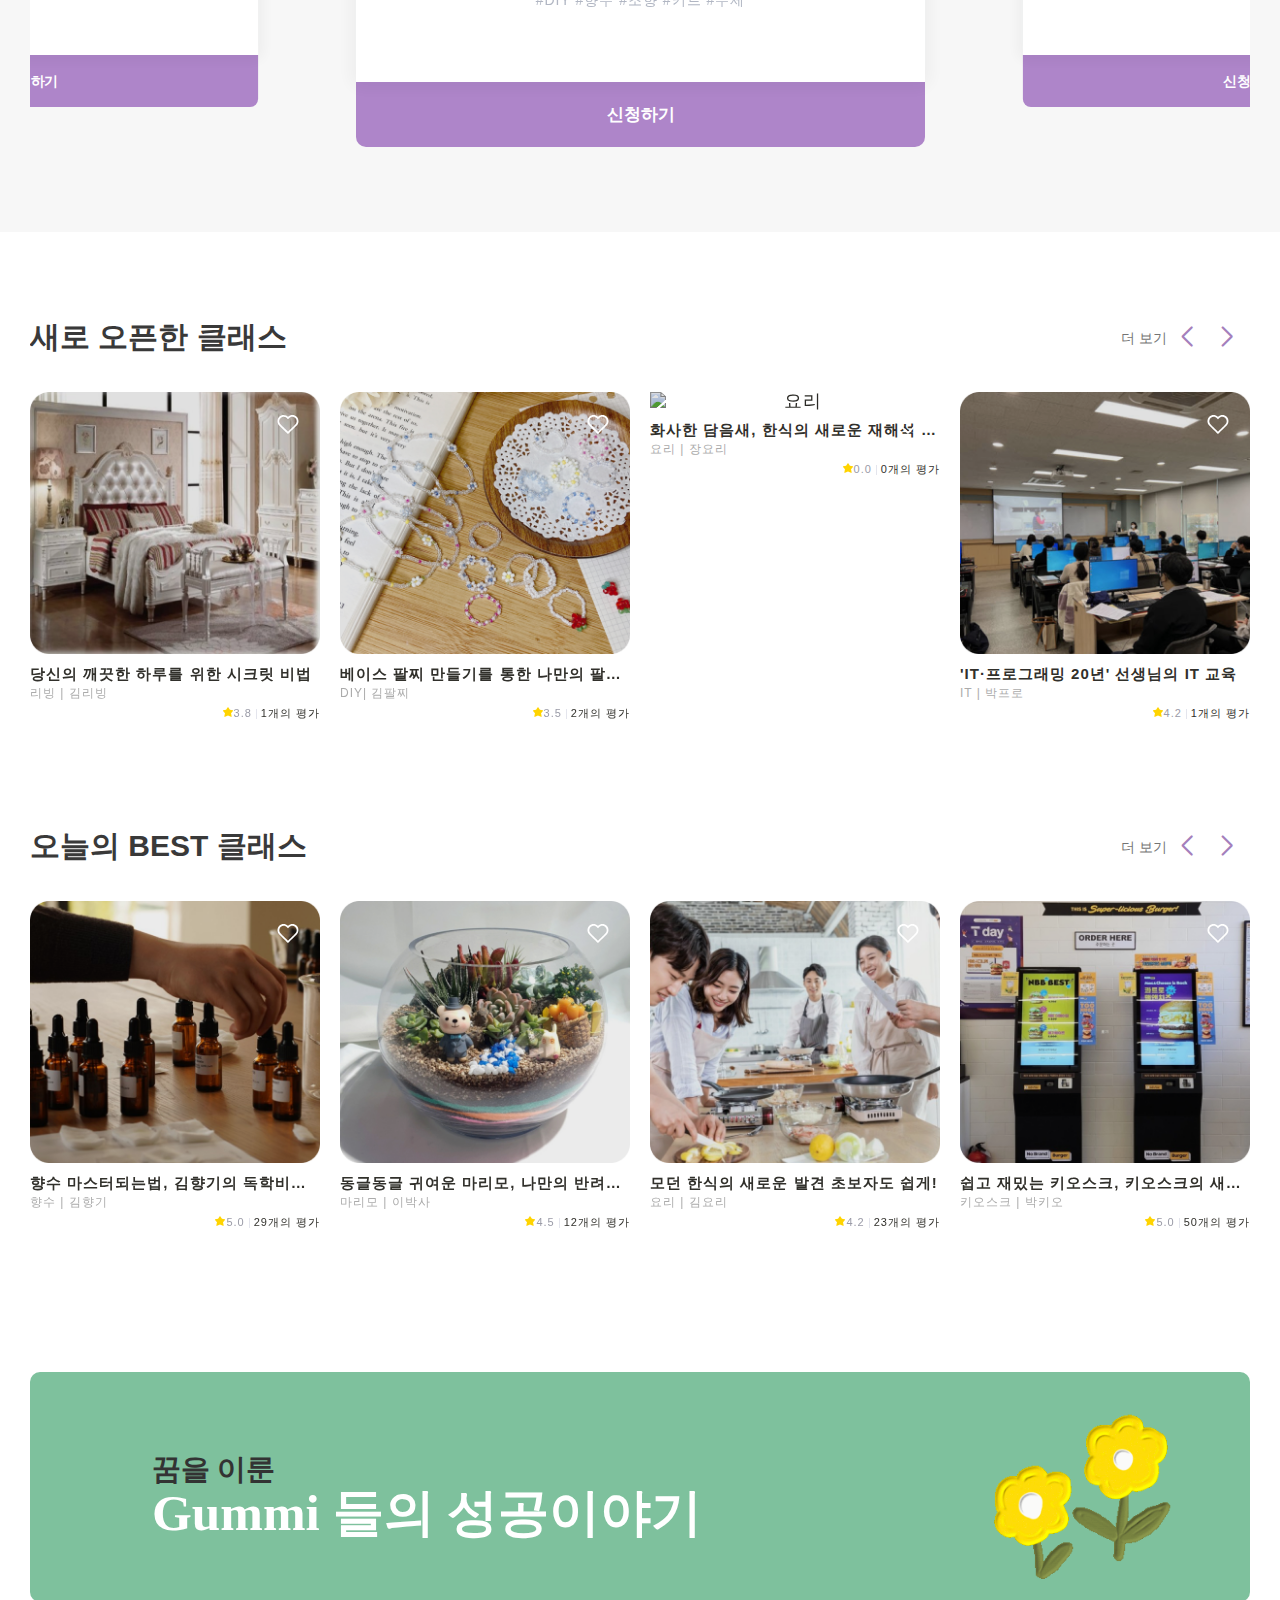
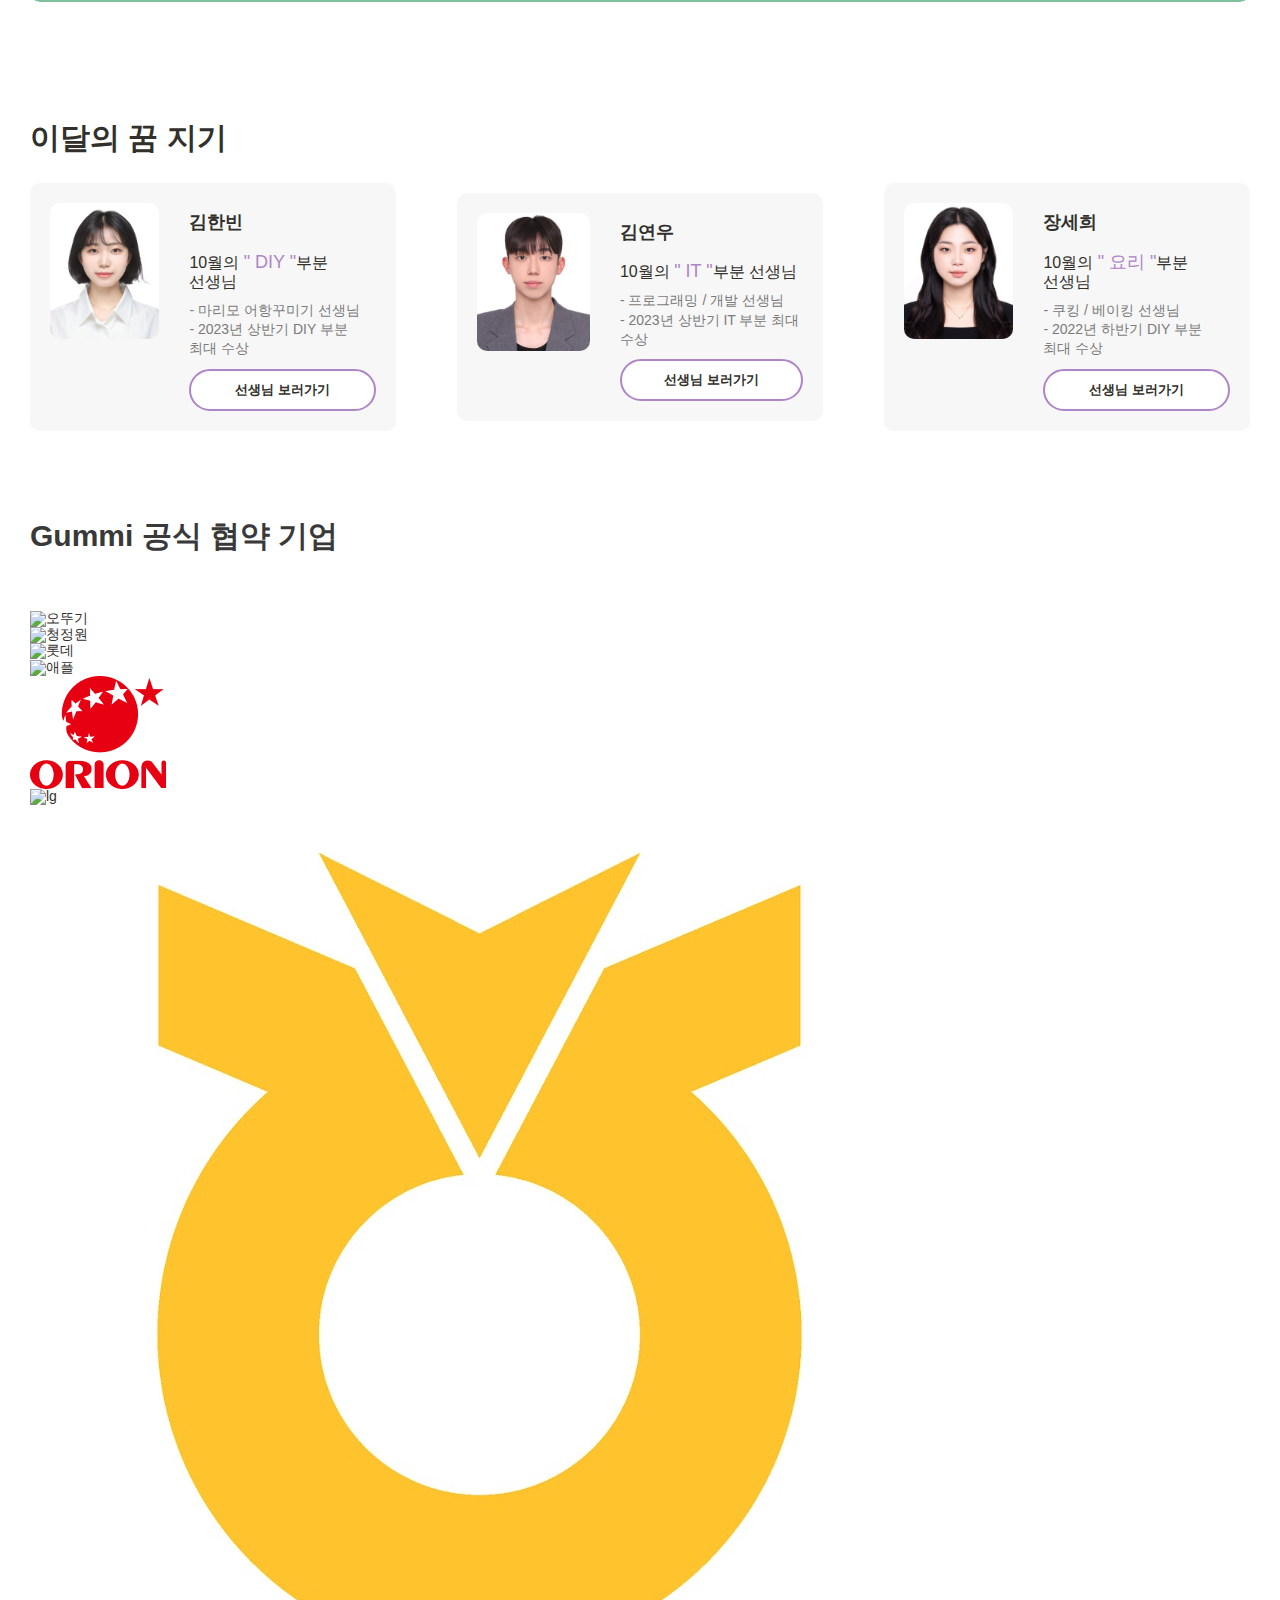
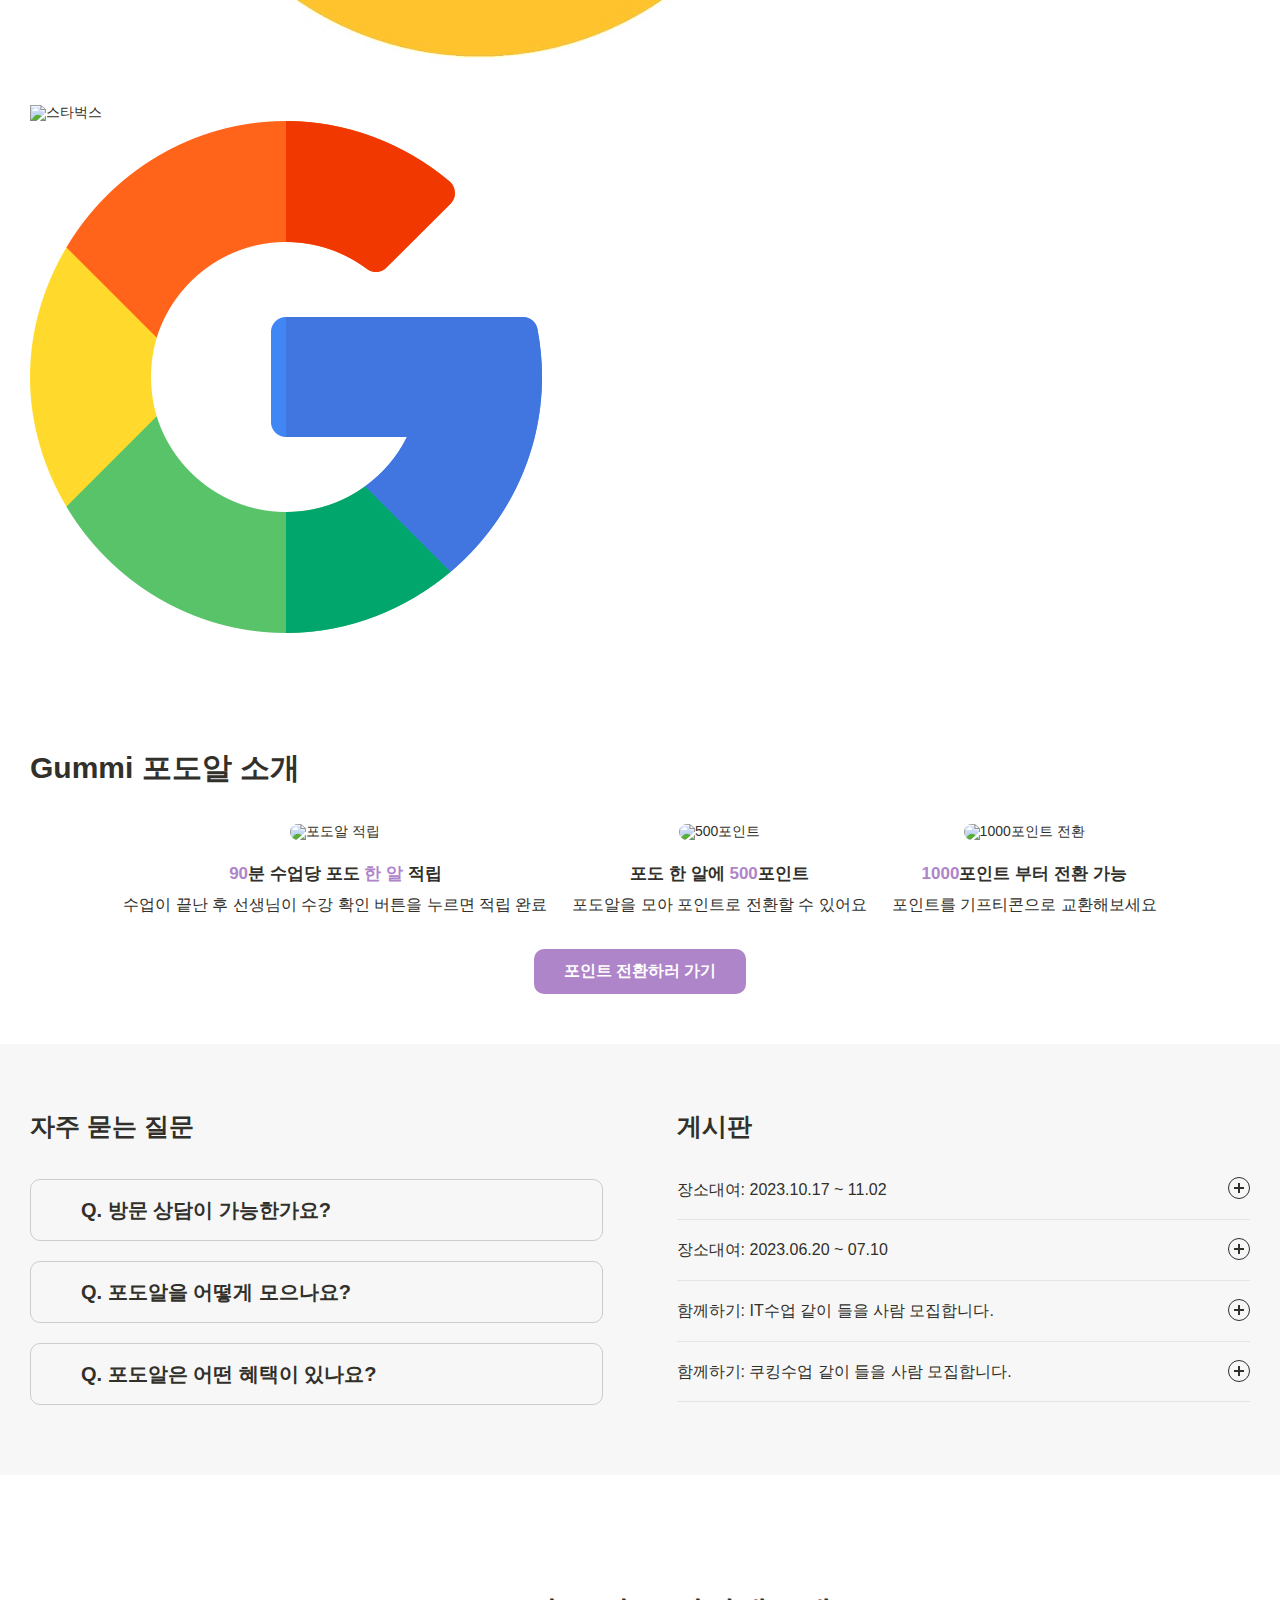
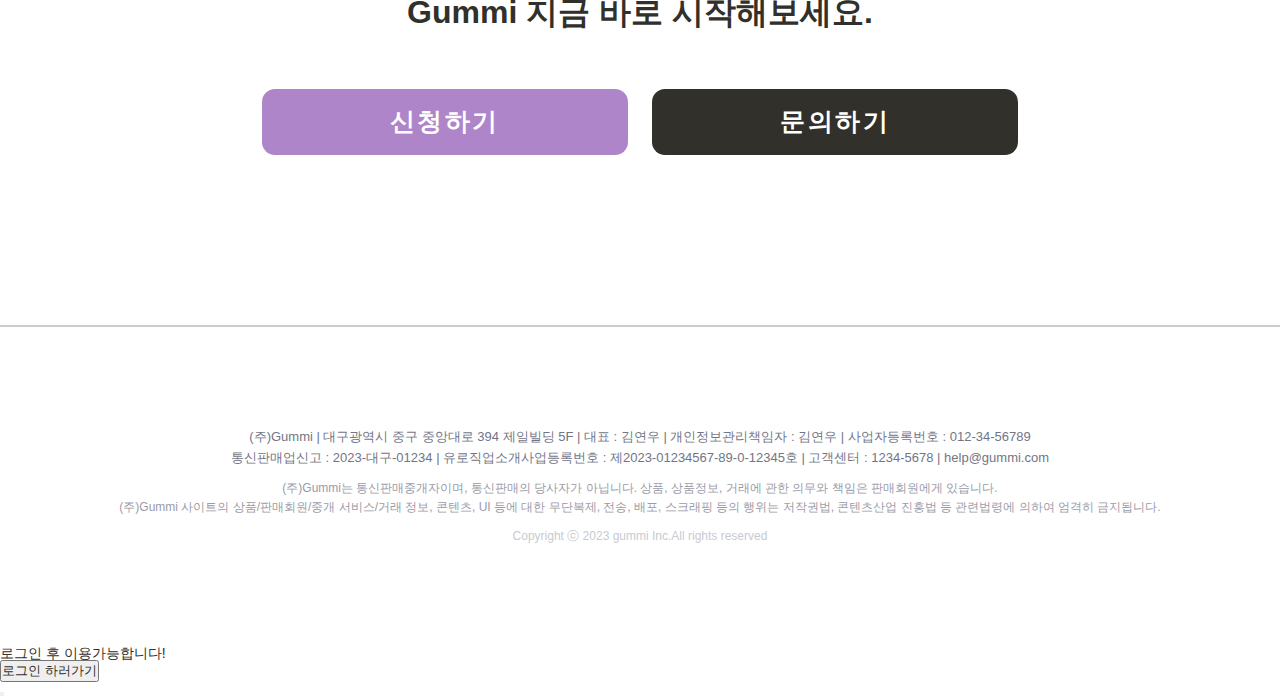
==== commit 66e7f10a: "Merge branch 'main' of https://github.com/kimhyeseung1/gummi_b" ====
--- a/index.html
+++ b/index.html
@@ -392,7 +392,7 @@
                 <div class="inner">
                     <h2 class="visual_title">나의 꿈이 이루어지는 공간 Gummi!</h2>
                     <div class="visual_content_box">
-                        <div class="visual_left_content">
+                        <div class="visual_left_content_login">
                             <a class="visual_class" href="subscription.html">
                                 <div class="visual_class_content">
                                     <img src="images/visual_class.png" alt="클래스 바로가기">
@@ -408,7 +408,24 @@
                                 <div class="link">바로가기&ensp;<i class="fa-solid fa-arrow-right"></i></div>
                             </a>
                         </div>
-                        <div class="visual_right_content">
+                        <!-- <div class="visual_left_content">
+                            <a class="visual_class" href="subscription.html">
+                                <div class="visual_class_content">
+                                    <img src="images/visual_class.png" alt="클래스 바로가기">
+                                    <span>클래스</span>
+                                </div>
+                                <div class="link">바로가기&ensp;<i class="fa-solid fa-arrow-right"></i></div>
+                            </a>
+                            <a class="visual_board" href="notice.html">
+                                <div class="visual_board_content">
+                                    <img src="images/visual_board.png" alt="게시판 바로가기">
+                                    <span>게시판</span>
+                                </div>
+                                <div class="link">바로가기&ensp;<i class="fa-solid fa-arrow-right"></i></div>
+                            </a>
+                        </div> -->
+                        <!-- <div class="visual_right_content">
+                            
                             <div class="visual_timetable">
                                 <div class="visual_timetable_date">
                                     2023-10-13(금)
@@ -417,7 +434,7 @@
                                     <a href="login.html">로그인 후 사용가능합니다.</a>
                                 </div>
                             </div>
-                        </div>
+                        </div> -->
                     </div>
                 </div>
             </section>
--- a/css/class2.css
+++ b/css/class2.css
@@ -8,6 +8,7 @@
     padding-bottom: 70px;
     /* background-color: #d1c3ff52; */
 }
+
 .myclassheart {
   position: absolute;
   top: 10px; /* 원하는 상단 위치 조절 */
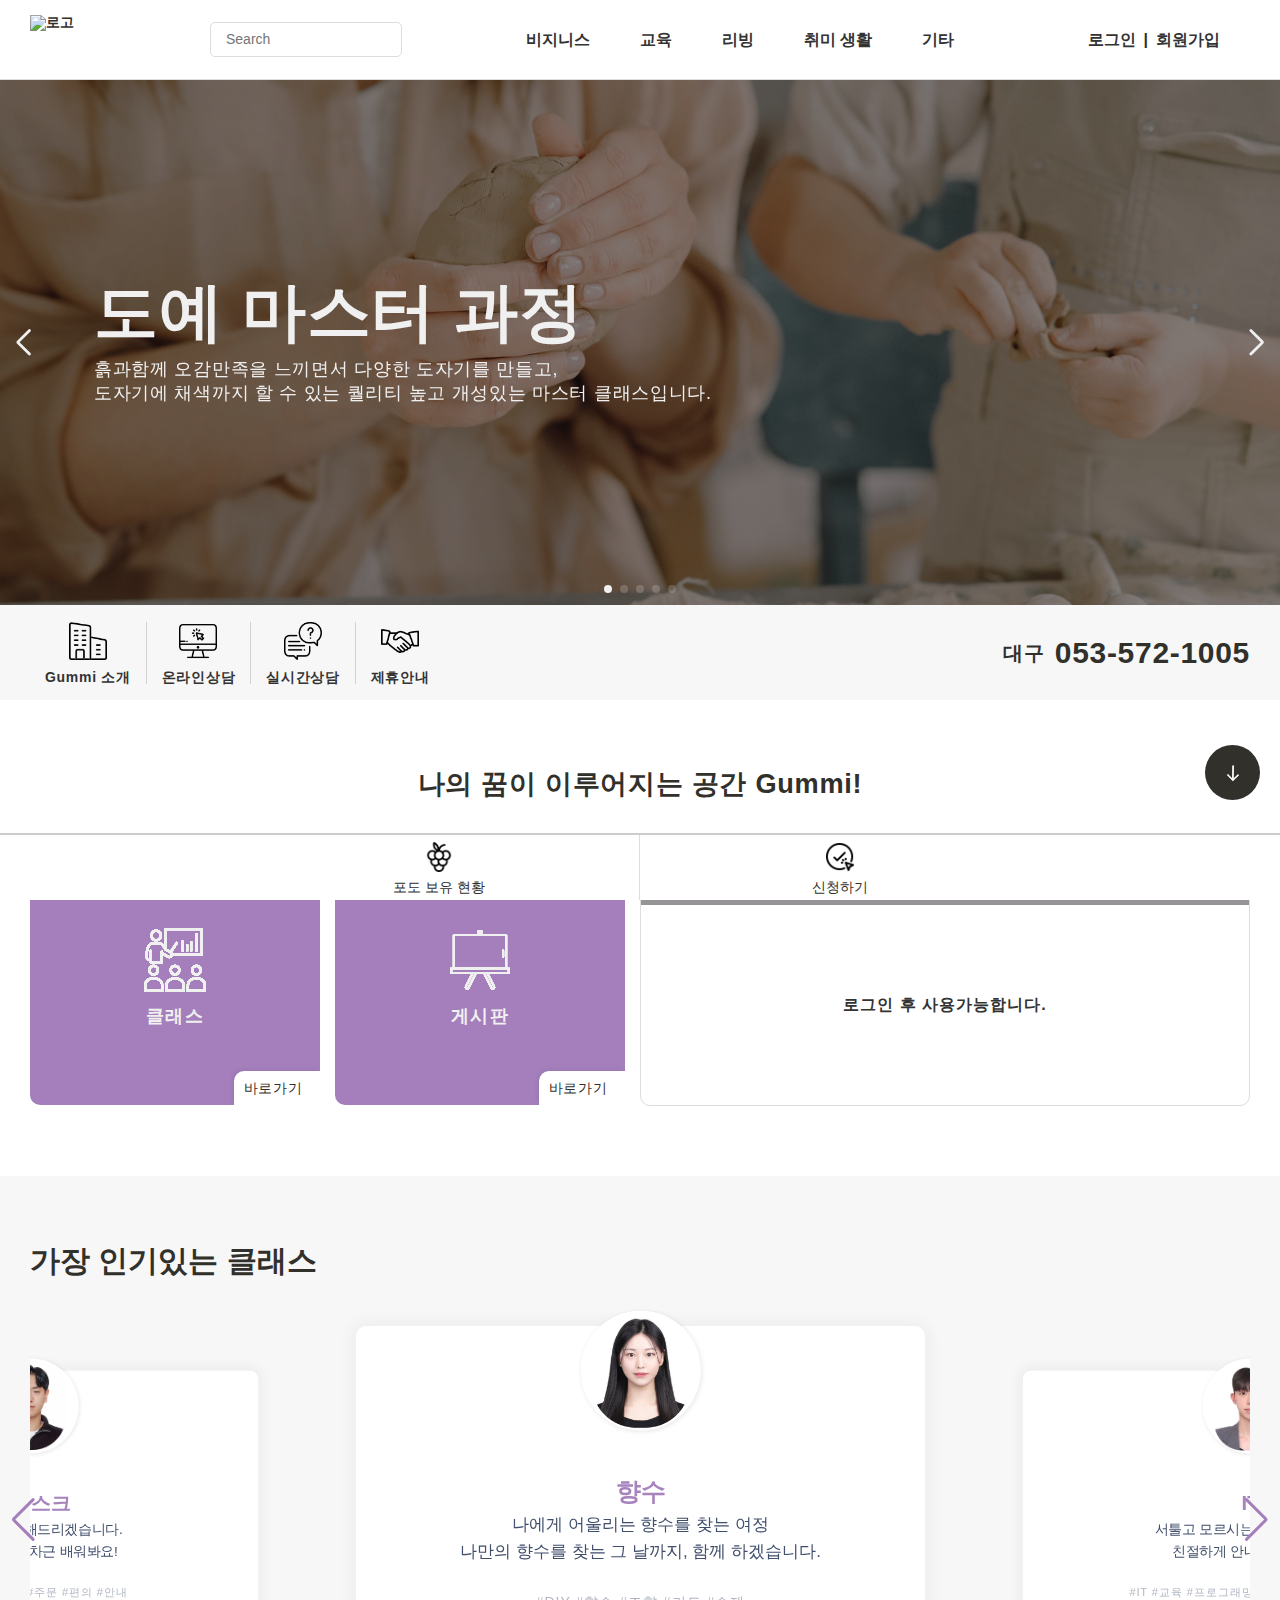
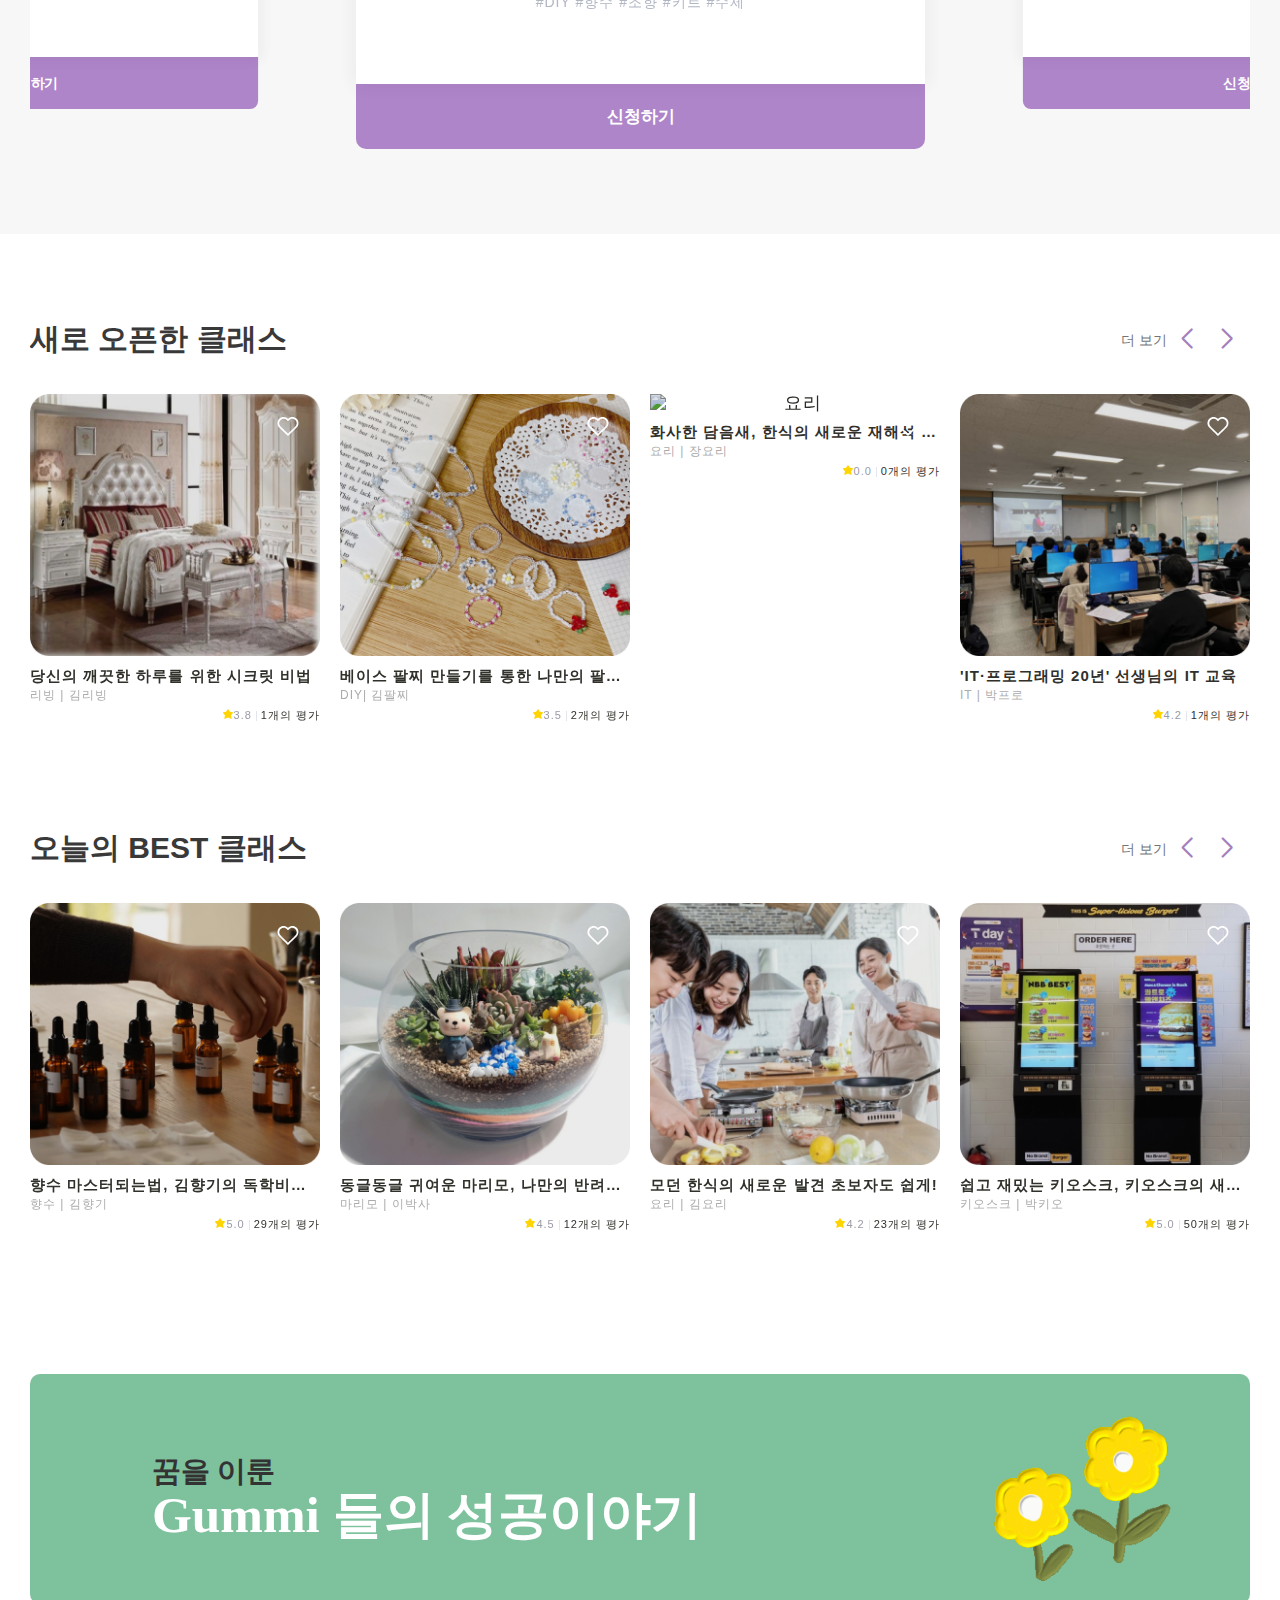
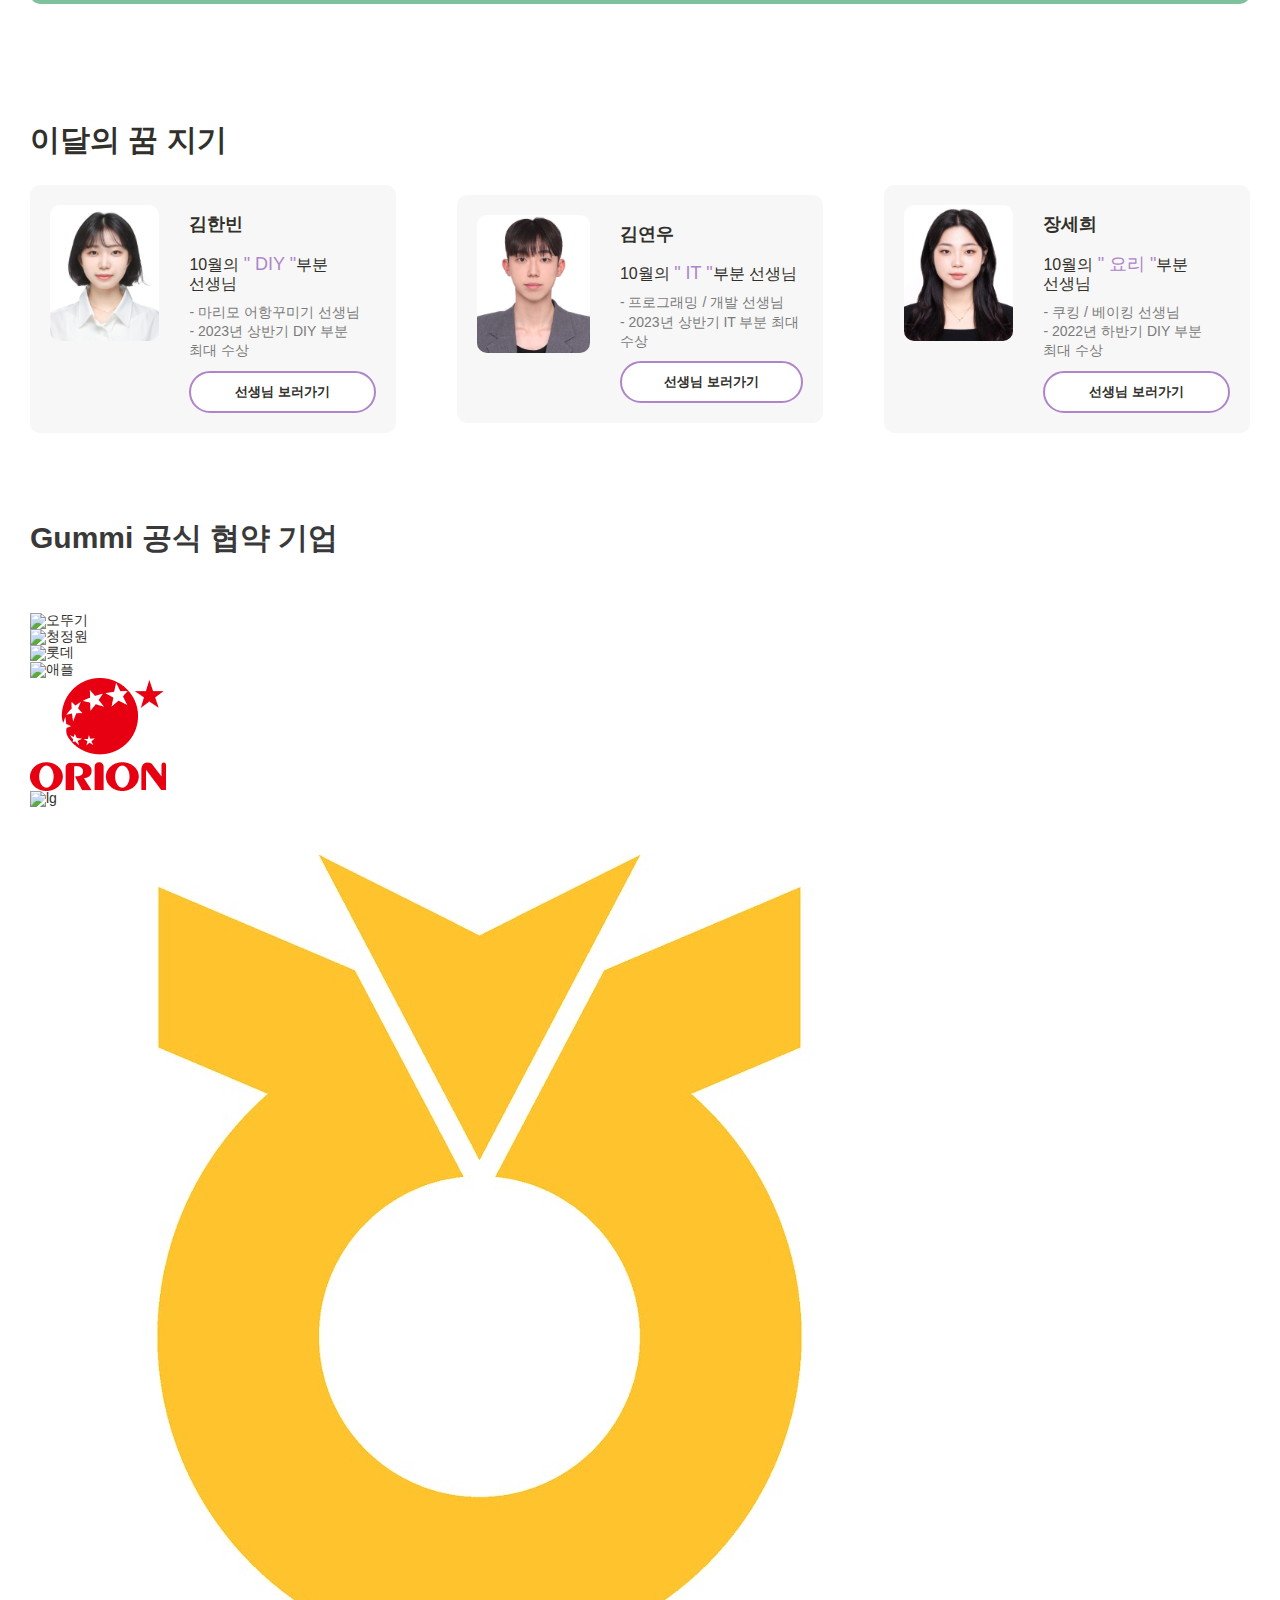
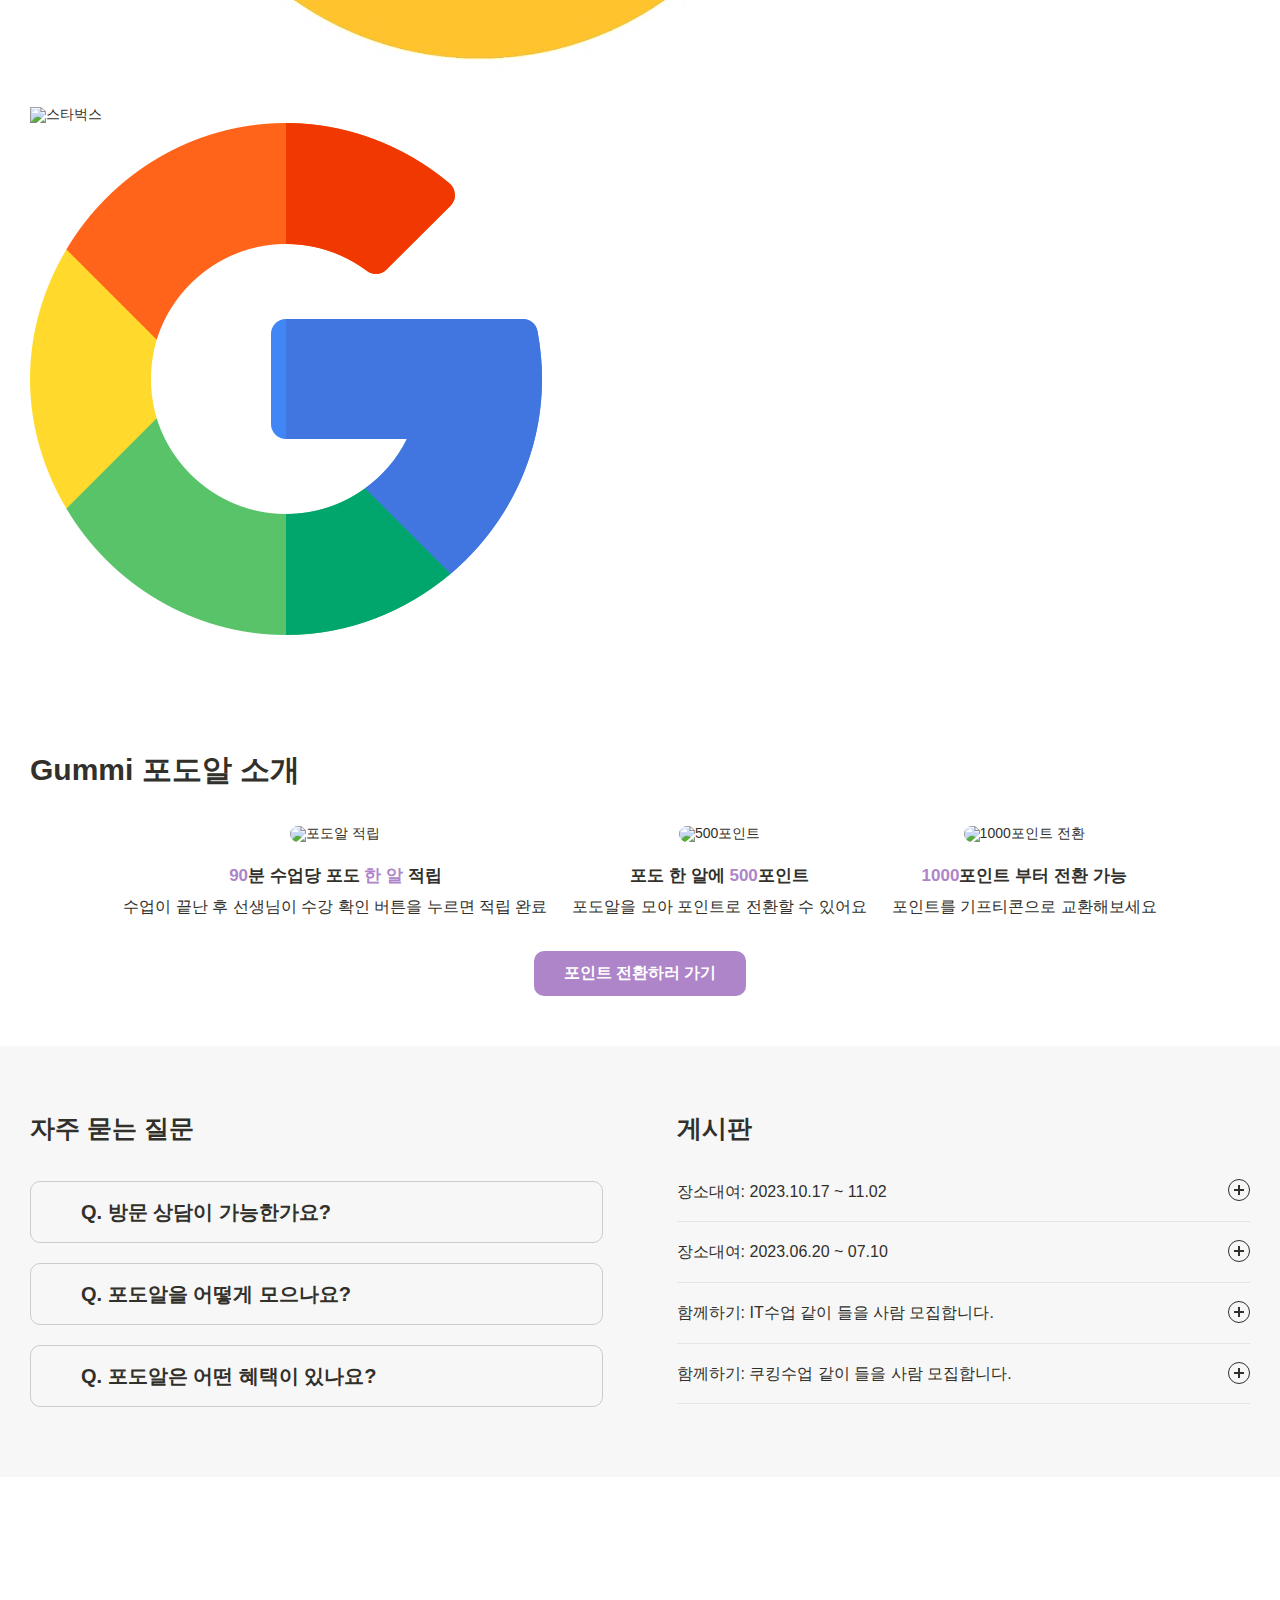
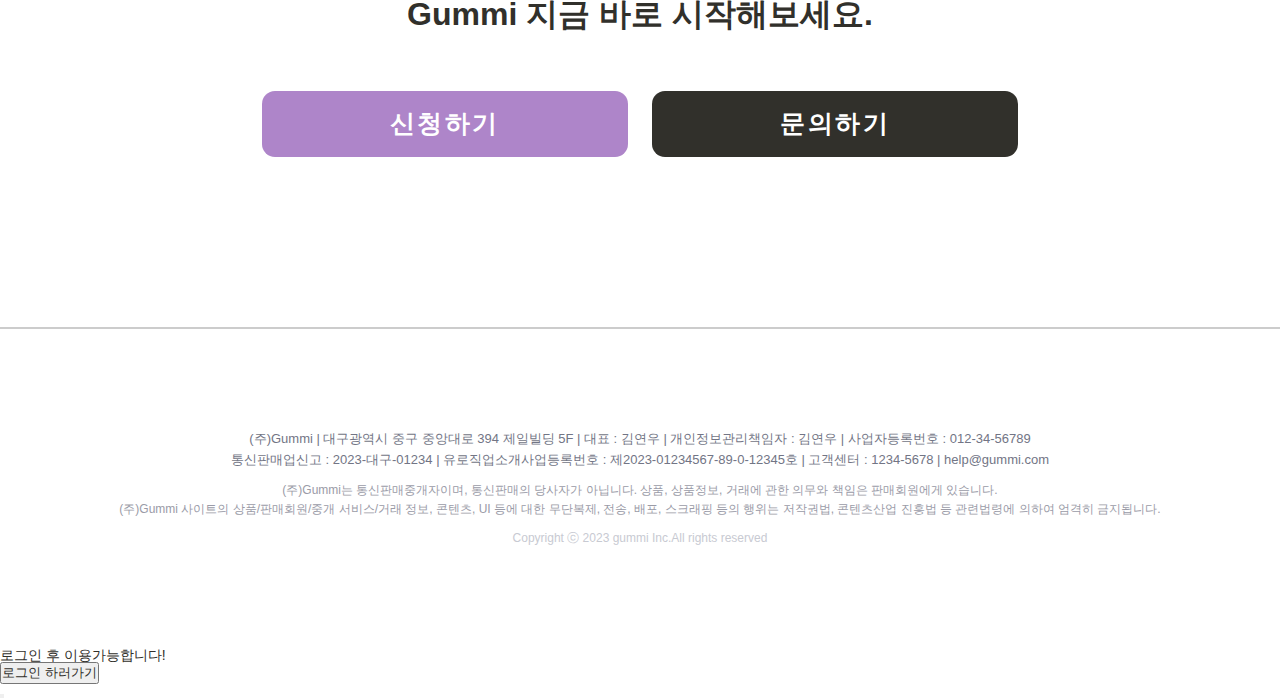
==== commit 76c8a0ea: "feat: index 수정" ====
--- a/index.html
+++ b/index.html
@@ -392,7 +392,7 @@
                 <div class="inner">
                     <h2 class="visual_title">나의 꿈이 이루어지는 공간 Gummi!</h2>
                     <div class="visual_content_box">
-                        <div class="visual_left_content_login">
+                        <div class="visual_left_content">
                             <a class="visual_class" href="subscription.html">
                                 <div class="visual_class_content">
                                     <img src="images/visual_class.png" alt="클래스 바로가기">
@@ -408,24 +408,7 @@
                                 <div class="link">바로가기&ensp;<i class="fa-solid fa-arrow-right"></i></div>
                             </a>
                         </div>
-                        <!-- <div class="visual_left_content">
-                            <a class="visual_class" href="subscription.html">
-                                <div class="visual_class_content">
-                                    <img src="images/visual_class.png" alt="클래스 바로가기">
-                                    <span>클래스</span>
-                                </div>
-                                <div class="link">바로가기&ensp;<i class="fa-solid fa-arrow-right"></i></div>
-                            </a>
-                            <a class="visual_board" href="notice.html">
-                                <div class="visual_board_content">
-                                    <img src="images/visual_board.png" alt="게시판 바로가기">
-                                    <span>게시판</span>
-                                </div>
-                                <div class="link">바로가기&ensp;<i class="fa-solid fa-arrow-right"></i></div>
-                            </a>
-                        </div> -->
-                        <!-- <div class="visual_right_content">
-                            
+                        <div class="visual_right_content">
                             <div class="visual_timetable">
                                 <div class="visual_timetable_date">
                                     2023-10-13(금)
@@ -434,7 +417,7 @@
                                     <a href="login.html">로그인 후 사용가능합니다.</a>
                                 </div>
                             </div>
-                        </div> -->
+                        </div>
                     </div>
                 </div>
             </section>
@@ -1226,7 +1209,7 @@
                                 <div id="boxholder_2" class="box cpbox text">
                                     <h2>포도알은 어떤 혜택이 있나요?</h2>
                                     <div class="box_content">
-                                        <p>포도알을 모으시면 포인트로 전환하여 기프티콘 및 다양한 물품을 구매할 수 있습니다.</p>
+                                        <p>포도알을 10개 모으시면 포인트로 전환하여 기프티콘 및 다양한 물품을 구매할 수 있습니다.</p>
                                     </div>
                                     <div class="clear"><!--space--></div>
                                 </div>
@@ -1284,7 +1267,7 @@
             </div>
            <div class="signup2">
           <div class="left-btn">
-            <a href="subscription.html">
+            <a href="login.html">
               <div class="left-txt">
                 <p>신청하기</p>
             </div>
